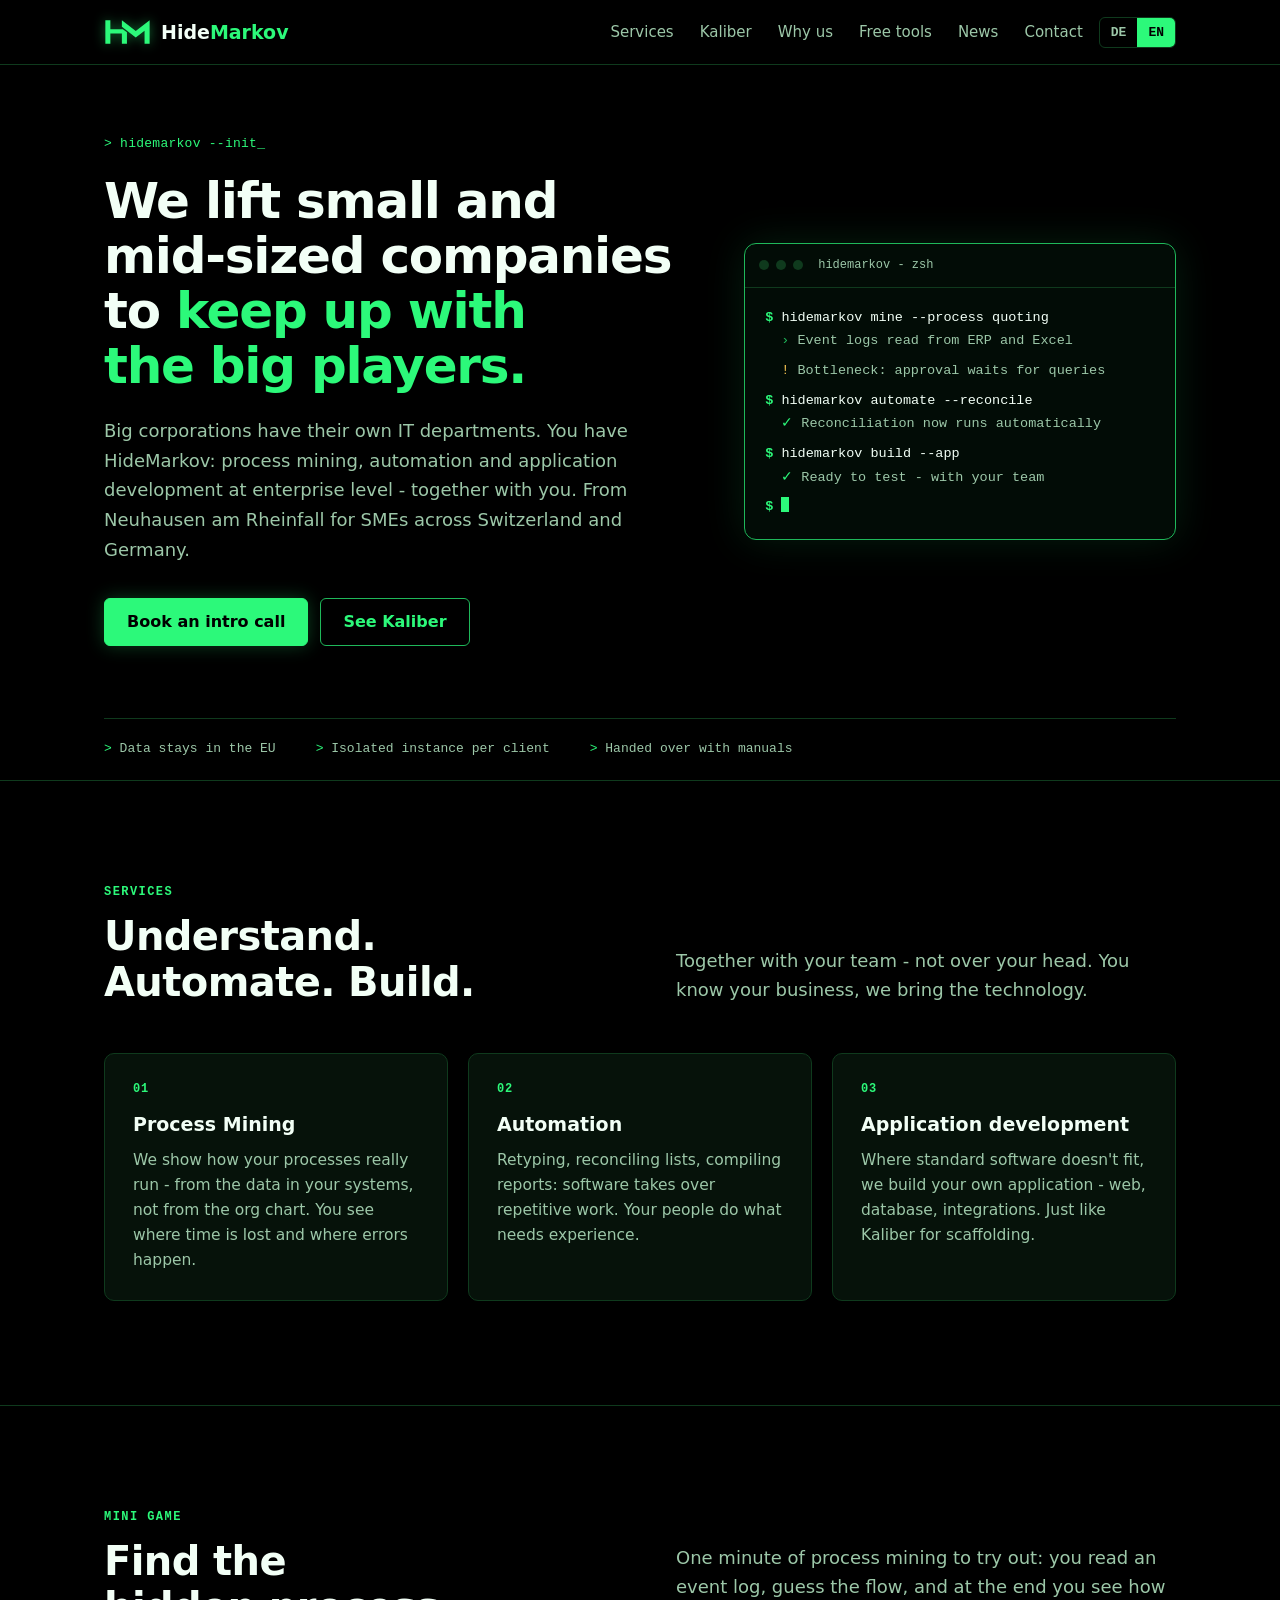
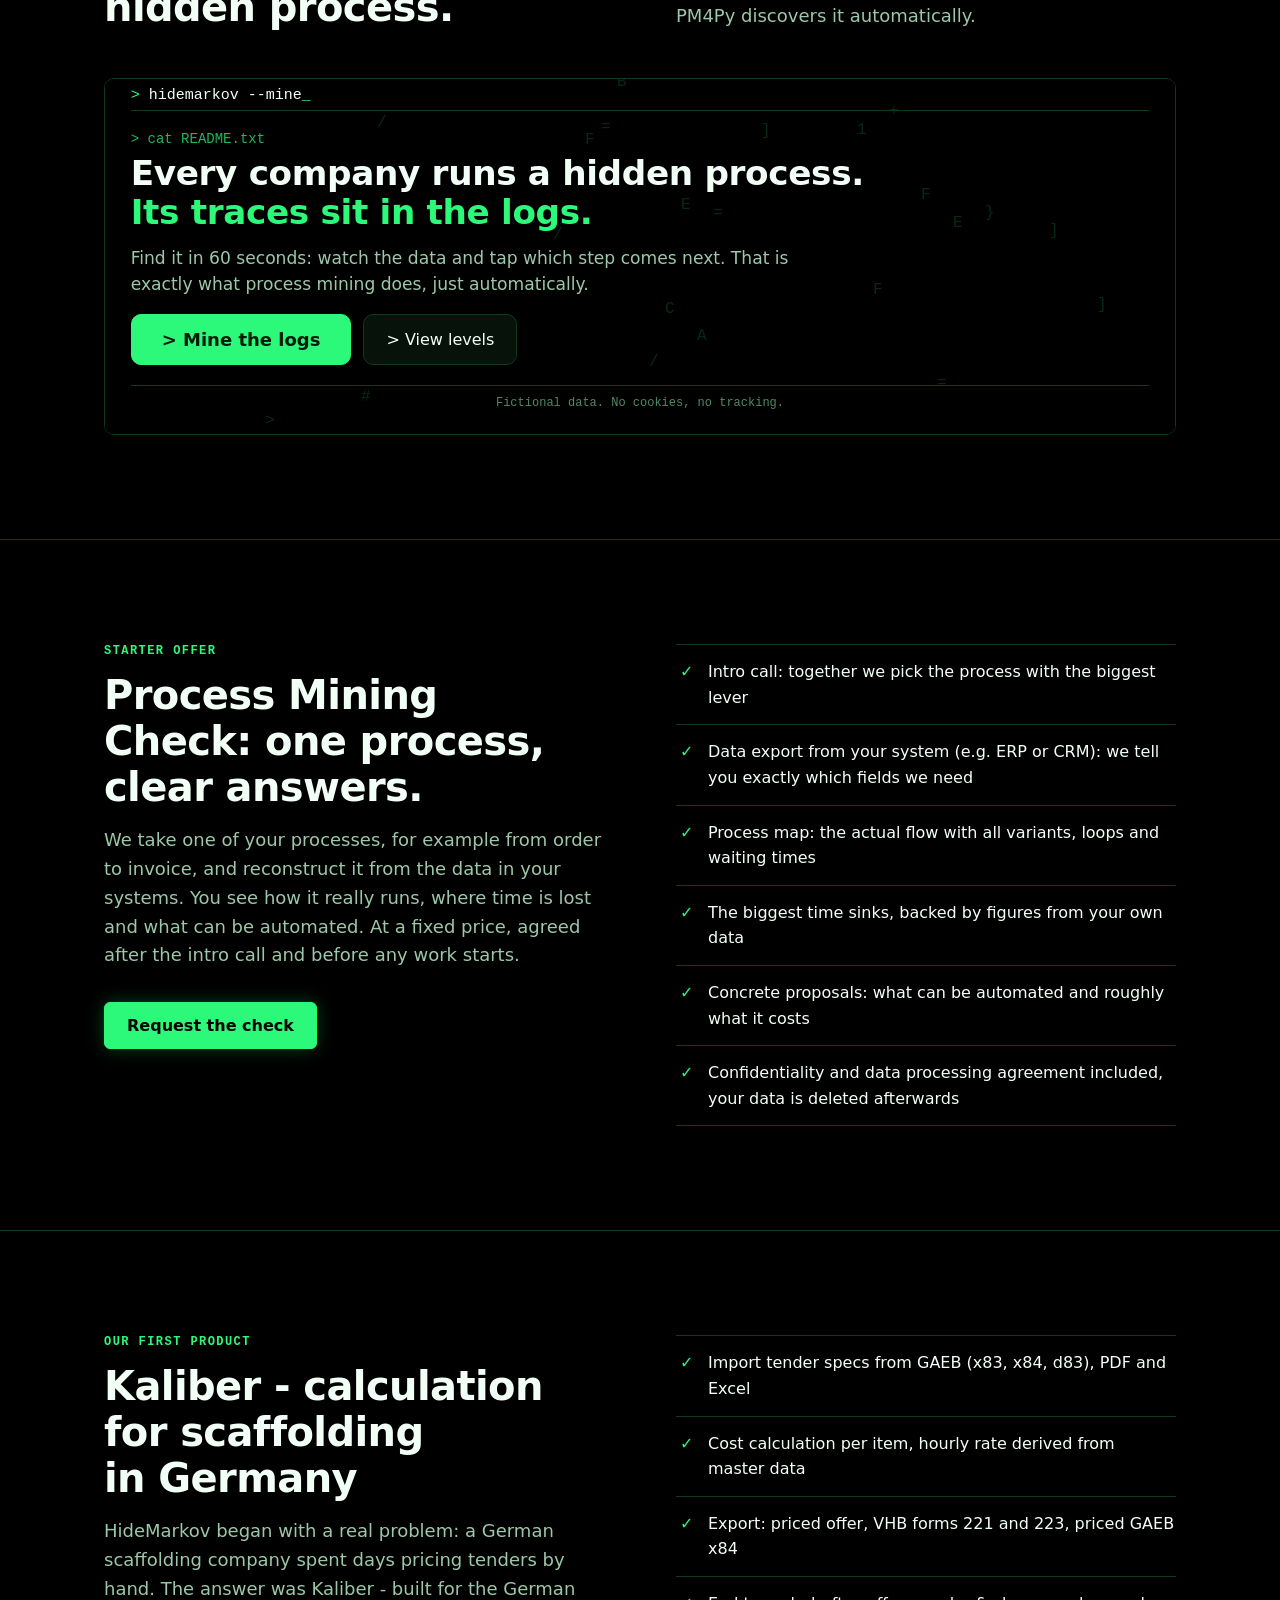
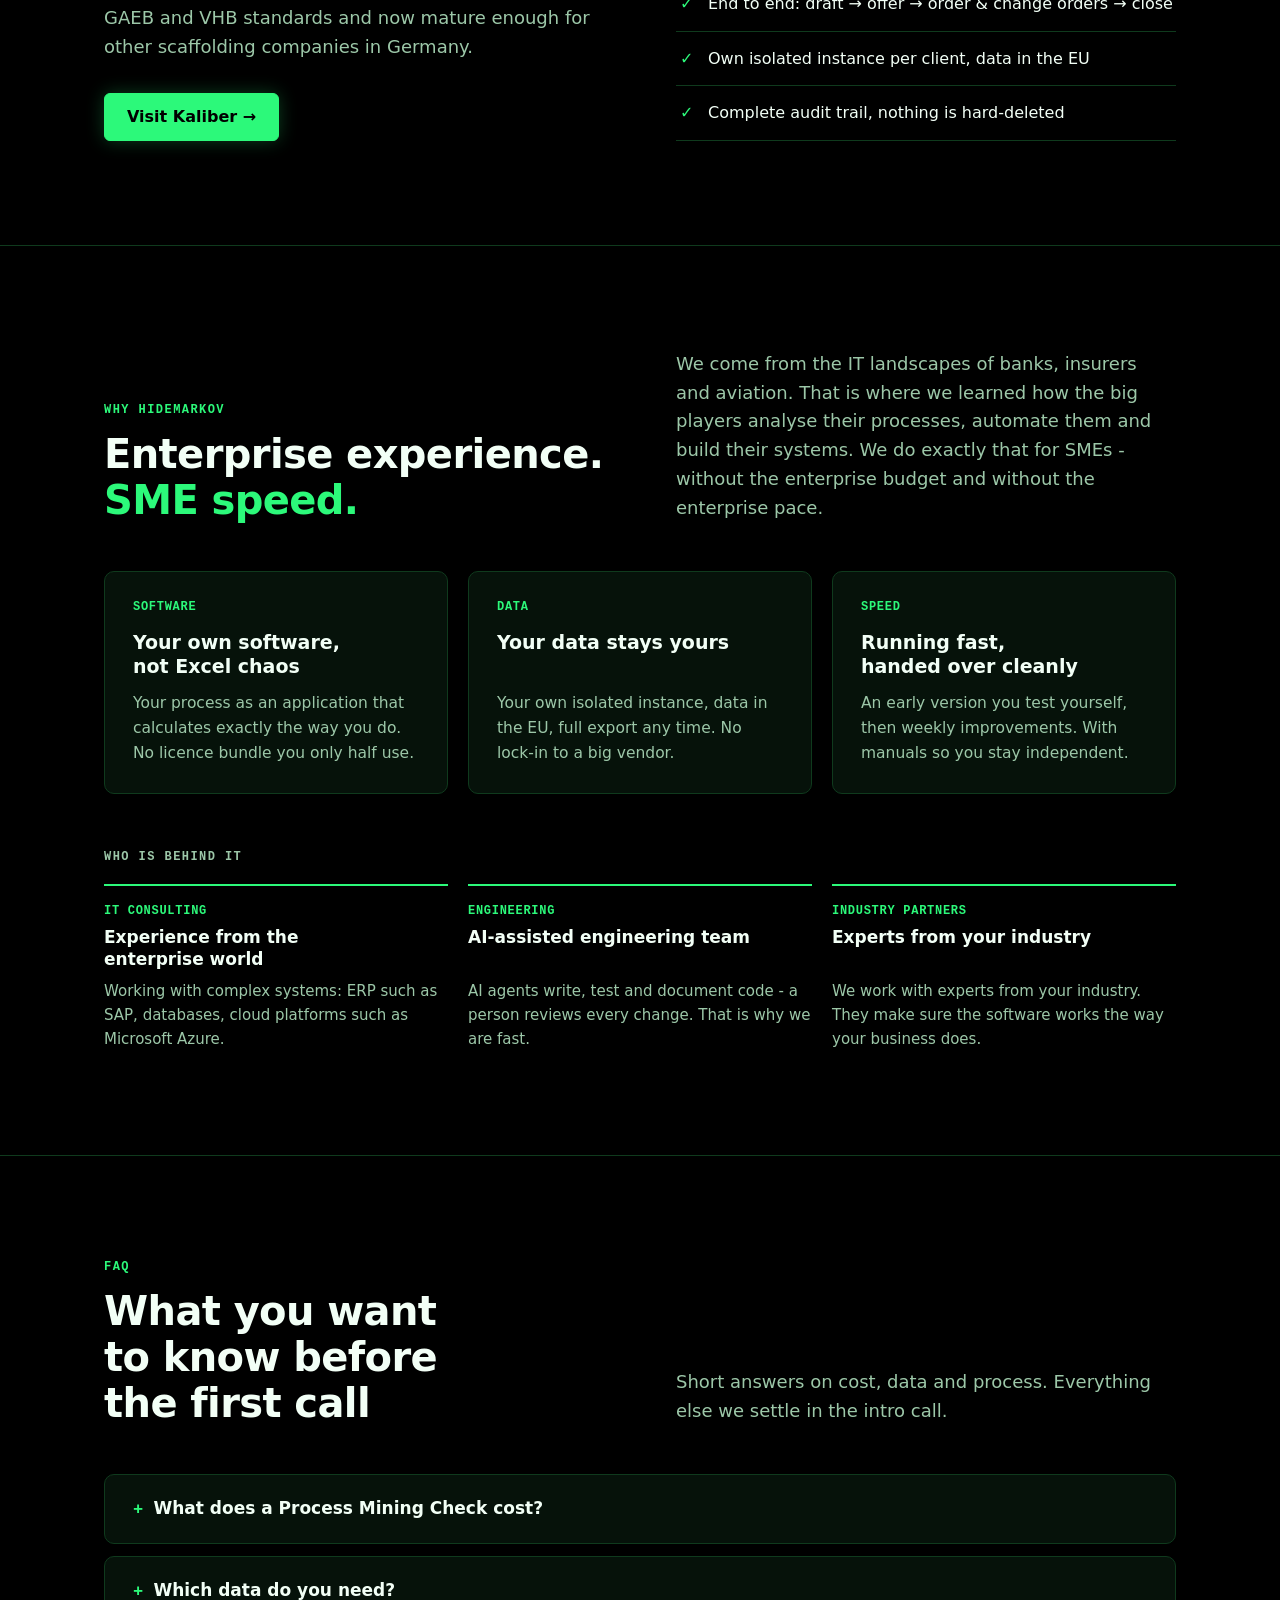
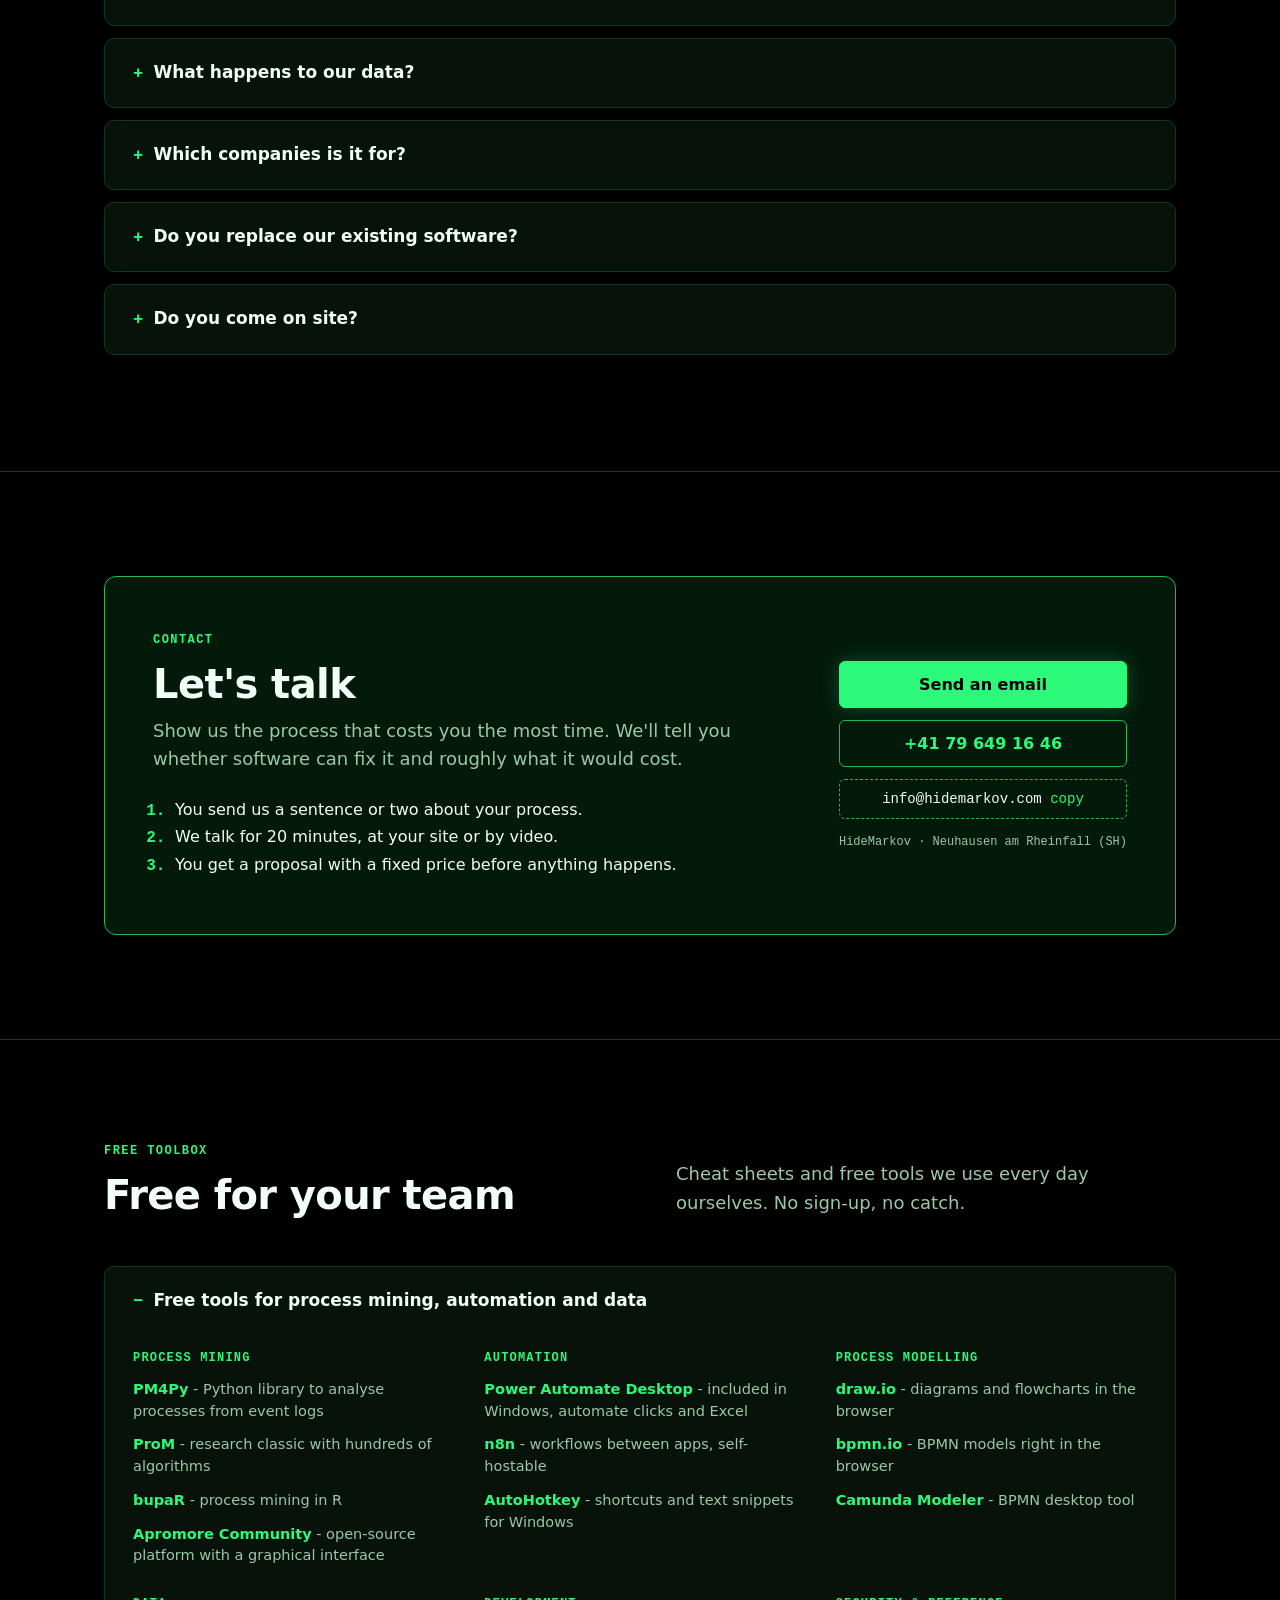
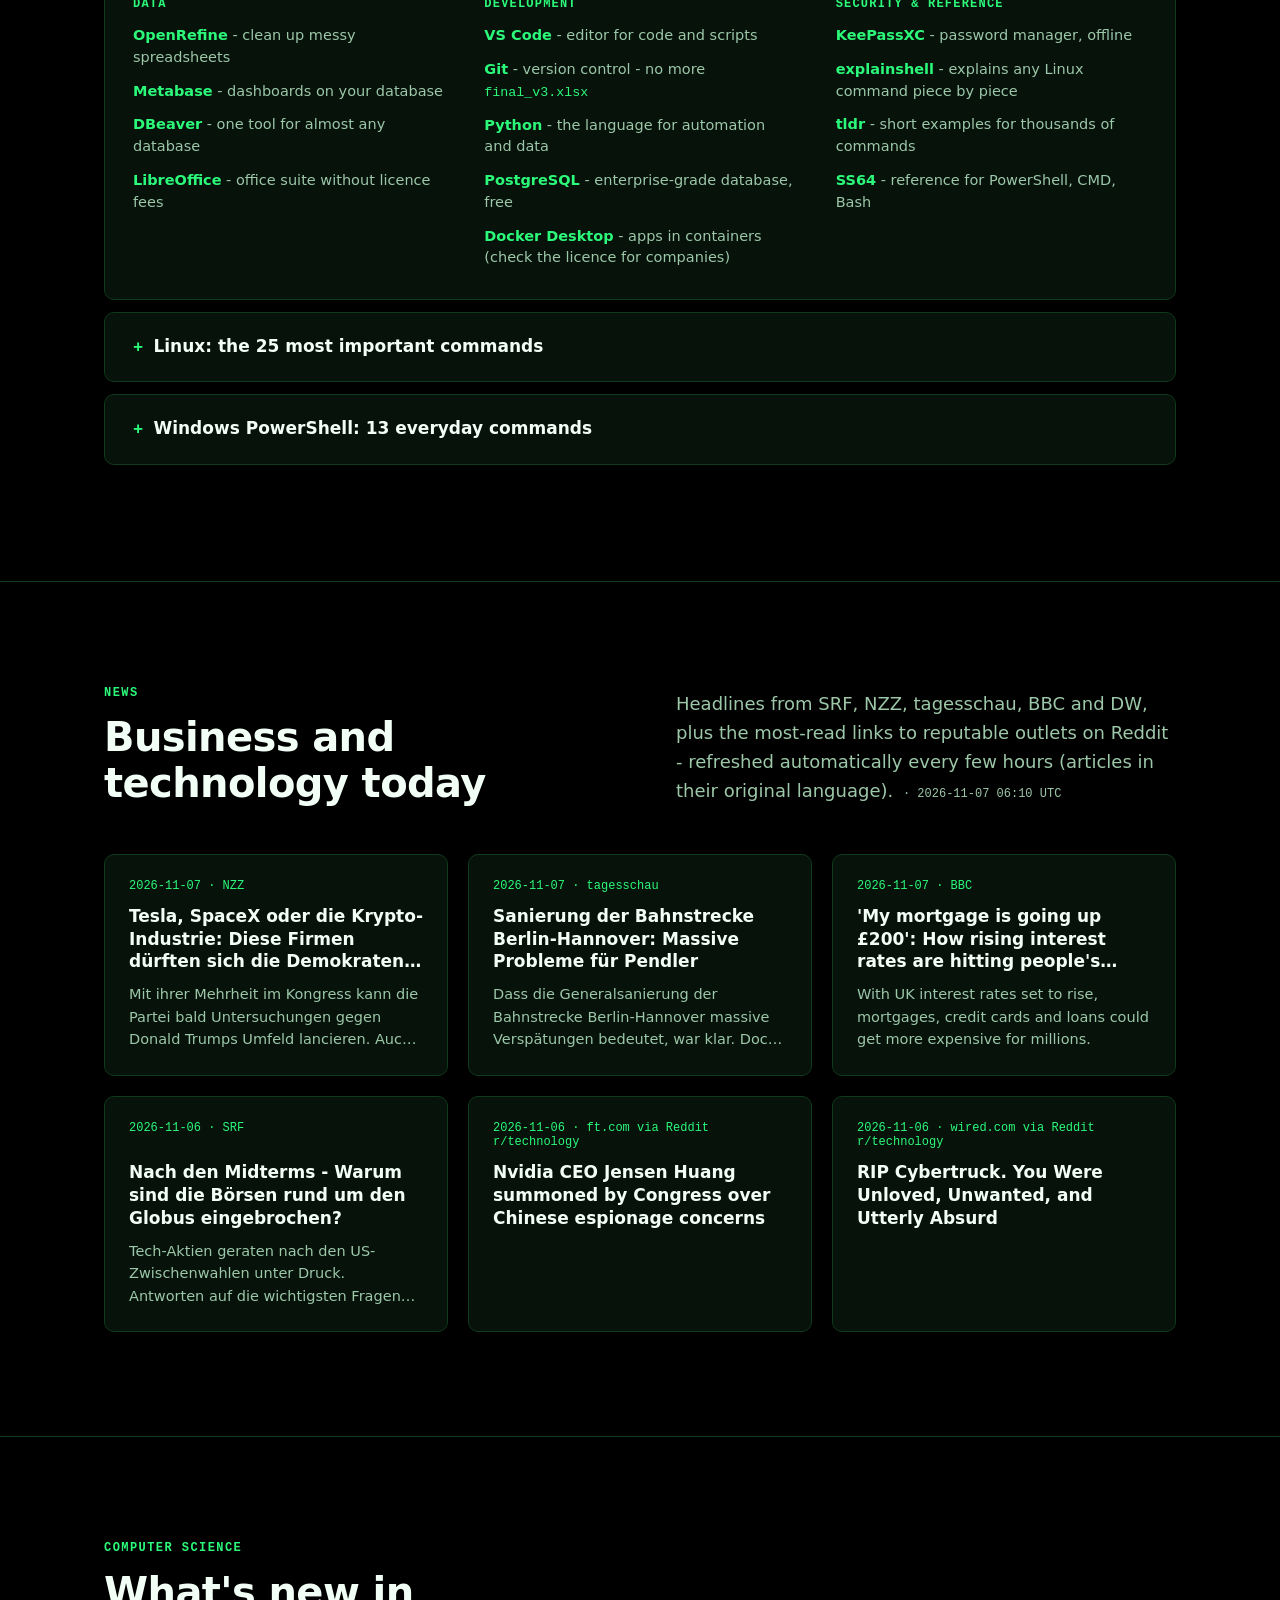
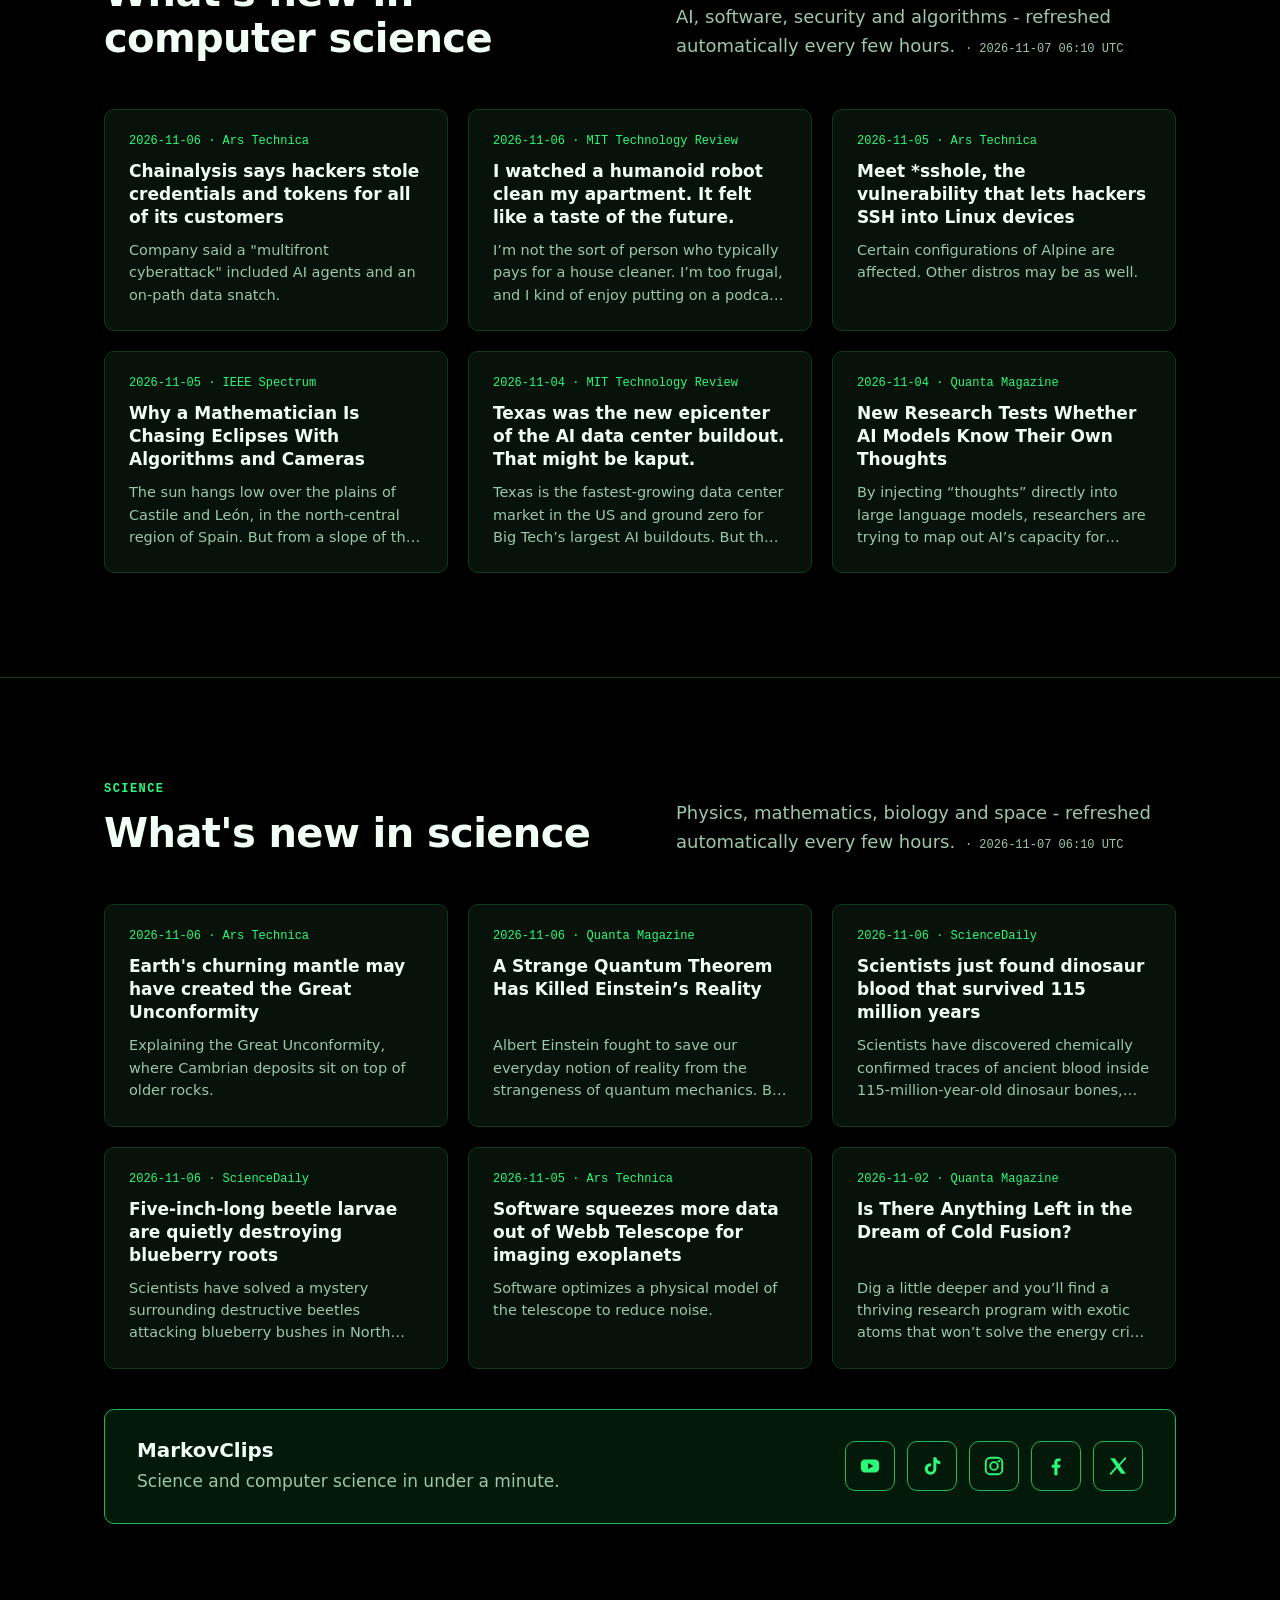
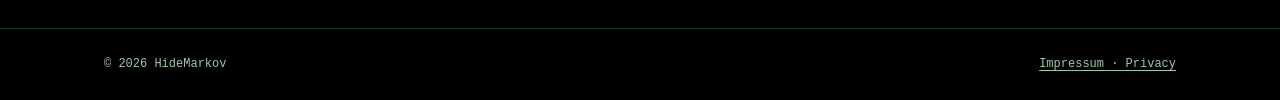
==== en/index.html @ d9e3851d "EN title and intro: SMEs in Switzerland and Germany" ====
<!doctype html>
<html lang="en">
<head>
<meta charset="utf-8">
<meta name="viewport" content="width=device-width, initial-scale=1">
<meta name="color-scheme" content="dark">
<title>Process mining & automation for SMEs in Switzerland and Germany | HideMarkov</title>
<meta name="description" content="Process mining, automation and custom software for SMEs in Switzerland and Germany, from Neuhausen am Rheinfall. Non-binding intro call, fixed price up front.">
<meta name="robots" content="index, follow">
<meta name="theme-color" content="#000000">
<link rel="canonical" href="https://hidemarkov.com/en/">
<link rel="alternate" hreflang="de" href="https://hidemarkov.com/">
<link rel="alternate" hreflang="en" href="https://hidemarkov.com/en/">
<link rel="alternate" hreflang="x-default" href="https://hidemarkov.com/">
<link rel="icon" href="data:image/svg+xml,%3Csvg xmlns='http://www.w3.org/2000/svg' viewBox='421 204 694 384'%3E%3Cg fill='%232CF97A'%3E%3Cpath d='M441 224H515V355H699.5L760 401V568H685V420H515V568H441Z'/%3E%3Cpath d='M685 224L890 380L1095 224V568H1020V377L890 476L685 320Z'/%3E%3C/g%3E%3C/svg%3E">
<link rel="icon" type="image/png" sizes="32x32" href="/favicon-32.png">
<link rel="apple-touch-icon" href="/apple-touch-icon.png">
<meta property="og:type" content="website">
<meta property="og:site_name" content="HideMarkov">
<meta property="og:url" content="https://hidemarkov.com/en/">
<meta property="og:title" content="Process mining & automation for SMEs in Switzerland and Germany | HideMarkov">
<meta property="og:description" content="Process mining, automation and custom software for SMEs in Switzerland and Germany, from Neuhausen am Rheinfall. Non-binding intro call, fixed price up front.">
<meta property="og:image" content="https://hidemarkov.com/og-en.png">
<meta property="og:image:width" content="1200">
<meta property="og:image:height" content="630">
<meta property="og:locale" content="en_GB">
<meta name="twitter:card" content="summary_large_image">
<meta name="twitter:title" content="Process mining & automation for SMEs in Switzerland and Germany | HideMarkov">
<meta name="twitter:description" content="Process mining, automation and custom software for SMEs in Switzerland and Germany, from Neuhausen am Rheinfall. Non-binding intro call, fixed price up front.">
<meta name="twitter:image" content="https://hidemarkov.com/og-en.png">
<script type="application/ld+json">{"@context": "https://schema.org", "@type": "ProfessionalService", "name": "HideMarkov", "url": "https://hidemarkov.com/", "logo": "https://hidemarkov.com/icon-512.png", "image": "https://hidemarkov.com/og-en.png", "description": "Process mining, automation and custom software for SMEs in Switzerland and Germany, from Neuhausen am Rheinfall. Non-binding intro call, fixed price up front.", "email": "info@hidemarkov.com", "telephone": "+41 79 649 16 46", "address": {"@type": "PostalAddress", "streetAddress": "Charlottenweg 3a", "postalCode": "8212", "addressLocality": "Neuhausen am Rheinfall", "addressCountry": "CH"}, "areaServed": [{"@type": "AdministrativeArea", "name": "Kanton Schaffhausen"}, {"@type": "Country", "name": "Schweiz"}, {"@type": "Country", "name": "Deutschland"}], "knowsAbout": ["Process Mining", "Automation", "Application development"], "sameAs": ["https://www.youtube.com/@HideMarkov", "https://www.tiktok.com/@markovclips", "https://www.instagram.com/markovclips", "https://www.facebook.com/profile.php?id=61595314524714", "https://x.com/MarkovClips"]}</script>
<script type="application/ld+json">{"@context": "https://schema.org", "@type": "FAQPage", "mainEntity": [{"@type": "Question", "name": "What does a Process Mining Check cost?", "acceptedAnswer": {"@type": "Answer", "text": "A fixed price that we agree after the intro call, before any work starts. The intro call itself is non-binding."}}, {"@type": "Question", "name": "Which data do you need?", "acceptedAnswer": {"@type": "Answer", "text": "An export from the system where the process is recorded, for example ERP, CRM, a ticket system or Excel. We tell you exactly which fields we need."}}, {"@type": "Question", "name": "What happens to our data?", "acceptedAnswer": {"@type": "Answer", "text": "We sign a confidentiality agreement and a data processing agreement. Your data is analysed on a computer in Switzerland and deleted when the work is done."}}, {"@type": "Question", "name": "Which companies is it for?", "acceptedAnswer": {"@type": "Answer", "text": "For SMEs with processes that repeat often and are recorded in a system, for example quotes, orders, work reports and invoices in trades, construction, retail or services."}}, {"@type": "Question", "name": "Do you replace our existing software?", "acceptedAnswer": {"@type": "Answer", "text": "No. We look at where work between your programs is still done by hand and close exactly those gaps."}}, {"@type": "Question", "name": "Do you come on site?", "acceptedAnswer": {"@type": "Answer", "text": "Yes. In the Schaffhausen region we are happy to come to you for the intro call; otherwise we talk by video."}}]}</script>
<style>
  :root {
    --bg: #000000; --card: #06120a; --line: #0f3a1d;
    --green: #2CF97A; --green-dim: #1fb85a; --green-deep: #031a0b;
    --text: #f2fff6; --muted: #9cc7a8; --ink: #000000;
    --mono: "Cascadia Code", Consolas, "SFMono-Regular", Menlo, "Courier New", monospace;
  }
  * { box-sizing: border-box; }
  html { scroll-behavior: smooth; }
  body { margin: 0; background: var(--bg); color: var(--text); font: 17px/1.6 system-ui, -apple-system, "Segoe UI", Roboto, sans-serif; }
  a { color: var(--green); }
  .wrap { max-width: 1120px; margin: 0 auto; padding: 0 24px; }
  .g { color: var(--green); }

  header { position: sticky; top: 0; z-index: 10; background: rgba(0,0,0,.85); backdrop-filter: blur(8px); border-bottom: 1px solid var(--line); }
  header .wrap { display: flex; align-items: center; justify-content: space-between; height: 64px; gap: 16px; }
  .logo { display: flex; align-items: center; gap: 10px; text-decoration: none; color: var(--text); font-weight: 700; font-size: 19px; }
  .logo .mark { height: 26px; width: auto; filter: drop-shadow(0 0 6px rgba(44,249,122,.45)); }
  nav { display: flex; align-items: center; gap: 16px; }
  nav a { color: var(--muted); text-decoration: none; font-size: 15px; }
  nav a:hover { color: var(--green); }
  .lang { display: flex; border: 1px solid var(--line); border-radius: 6px; overflow: hidden; font: 600 13px/1 var(--mono); }
  .lang button { background: none; border: 0; color: var(--muted); padding: 8px 11px; cursor: pointer; font: inherit; }
  .lang button[aria-pressed="true"] { background: var(--green); color: var(--ink); }

  .hero { position: relative; overflow: hidden; padding: 72px 0 0; }
  .hero-grid { display: grid; grid-template-columns: minmax(0, 1.15fr) minmax(0, .85fr); gap: 56px; align-items: center; }
  .hero-grid .facts { grid-column: 1 / -1; }
  .term { background: rgba(3, 14, 7, .92); border: 1px solid var(--green-dim); border-radius: 12px; box-shadow: 0 0 40px rgba(44,249,122,.12); overflow: hidden; font: 13.5px/1.75 var(--mono); }
  .term-bar { display: flex; align-items: center; gap: 7px; padding: 11px 14px; border-bottom: 1px solid var(--line); color: var(--muted); font-size: 12px; }
  .term-bar i { width: 10px; height: 10px; border-radius: 50%; background: var(--line); }
  .term-bar span { margin-left: 8px; }
  .term-body { padding: 18px 20px 20px; }
  .term-body p { margin: 0; color: var(--text); white-space: nowrap; overflow: hidden; text-overflow: ellipsis; opacity: 0; animation: termIn .35s forwards; }
  .term-body b { color: var(--green); font-weight: 600; }
  .term-body .o { color: var(--muted); padding-left: 16px; margin-bottom: 6px; }
  .term-body .o::before { content: "› "; color: var(--green-dim); }
  .term-body .w::before { content: "! "; color: #f5c451; }
  .term-body .ok::before { content: "✓ "; color: var(--green); }
  .term-body .l1 { animation-delay: .2s; } .term-body .l2 { animation-delay: .7s; } .term-body .l3 { animation-delay: 1.2s; }
  .term-body .l4 { animation-delay: 1.8s; } .term-body .l5 { animation-delay: 2.3s; } .term-body .l6 { animation-delay: 2.9s; }
  .term-body .l7 { animation-delay: 3.4s; } .term-body .l8 { animation-delay: 3.9s; }
  .cur { display: inline-block; width: 8px; height: 15px; background: var(--green); vertical-align: -2px; animation: blink 1s steps(1) infinite; }
  @keyframes termIn { from { opacity: 0; transform: translateY(3px); } to { opacity: 1; transform: none; } }
  @media (max-width: 960px) { .hero-grid { grid-template-columns: 1fr; } .term { display: none; } }
  #rain { position: absolute; inset: 0; width: 100%; height: 100%; opacity: .45; }
  .hero::after { content: ""; position: absolute; inset: 0; background: linear-gradient(90deg, #000 0%, rgba(0,0,0,.95) 50%, rgba(0,0,0,.6) 80%, rgba(0,0,0,.35) 100%), linear-gradient(0deg, #000 0%, transparent 30%); pointer-events: none; }
  .hero .wrap { position: relative; z-index: 1; }
  .prompt { font: 13px/1 var(--mono); color: var(--green); margin-bottom: 24px; letter-spacing: .02em; }
  .prompt::after { content: "_"; animation: blink 1s steps(1) infinite; }
  @keyframes blink { 50% { opacity: 0; } }
  .hero h1 { font-size: clamp(34px, 4vw, 50px); line-height: 1.1; margin: 0 0 22px; letter-spacing: -0.025em; text-wrap: balance; }
  h2, h3 { text-wrap: balance; }
  .hero-text > p { font-size: 18px; line-height: 1.65; color: var(--muted); max-width: 580px; margin: 0 0 34px; }
  .btn { display: inline-flex; align-items: center; gap: 6px; background: var(--green); color: var(--ink); padding: 13px 22px; border: 1px solid var(--green); border-radius: 6px; text-decoration: none; font-weight: 700; font-size: 16px; line-height: 1.2; box-shadow: 0 0 18px rgba(44,249,122,.25); }
  .actions { display: flex; flex-wrap: wrap; gap: 12px; }
  .btn:hover { box-shadow: 0 0 26px rgba(44,249,122,.5); }
  .btn.ghost { background: transparent; color: var(--green); border: 1px solid var(--green-dim); box-shadow: none; }
  .facts { display: flex; flex-wrap: wrap; gap: 12px 40px; margin-top: 16px; padding: 22px 0 24px; border-top: 1px solid var(--line); color: var(--muted); font: 13px var(--mono); }
  .facts > span::before { content: "> "; color: var(--green); }

  section { padding: 104px 0; border-top: 1px solid var(--line); }
  h2 { font-size: clamp(28px, 3.4vw, 40px); line-height: 1.15; margin: 0 0 16px; letter-spacing: -0.015em; }
  h3 { line-height: 1.3; }
  .kicker { font: 600 12px var(--mono); color: var(--green); text-transform: uppercase; letter-spacing: .12em; margin-bottom: 14px; }
  .lead { color: var(--muted); font-size: 18px; line-height: 1.6; max-width: 640px; margin: 0 0 48px; }
  .sub { font: 600 12px var(--mono); color: var(--muted); text-transform: uppercase; letter-spacing: .12em; margin: 56px 0 20px; }

  .grid { display: grid; grid-template-columns: repeat(3, 1fr); gap: 20px; }
  @media (max-width: 900px) { .grid { grid-template-columns: 1fr; } }
  .card { background: var(--card); border: 1px solid var(--line); border-radius: 10px; padding: 28px; transition: border-color .2s, box-shadow .2s; }
  .card:hover { border-color: var(--green-dim); box-shadow: 0 0 22px rgba(44,249,122,.12); }
  .card h3 { margin: 0 0 12px; font-size: 19px; }
  .card p { margin: 0; color: var(--muted); font-size: 15.5px; line-height: 1.6; }
  .tag { display: block; font: 600 12px var(--mono); color: var(--green); letter-spacing: .06em; margin-bottom: 16px; }
  .stack { margin-top: 16px; font: 13px var(--mono); color: var(--green-dim); border-top: 1px solid var(--line); padding-top: 12px; }

  .game-frame { background: #000; border: 1px solid var(--line); border-radius: 10px; overflow: hidden; transition: border-color .2s, box-shadow .2s; }
  .game-frame:hover, .game-frame:focus-within { border-color: var(--green-dim); box-shadow: 0 0 24px rgba(44, 249, 122, .12); }
  .game-frame iframe { display: block; width: 100%; height: 640px; border: 0; background: #000; }
  .feature { display: grid; grid-template-columns: 1fr 1fr; gap: 72px; align-items: start; }
  .feature .lead { margin-bottom: 32px; }
  @media (max-width: 860px) { .feature { grid-template-columns: 1fr; } }
  ul.check { list-style: none; padding: 0; margin: 0; }
  ul.check li { padding: 14px 0 14px 32px; position: relative; border-bottom: 1px solid var(--line); color: var(--text); font-size: 16px; }
  ul.check li:first-child { border-top: 1px solid var(--line); }
  ul.check li::before { content: "✓"; position: absolute; left: 4px; top: 14px; color: var(--green); font-weight: 700; }


  .cta-box { border: 1px solid var(--green-dim); border-radius: 12px; background: var(--green-deep); padding: 56px 48px; display: flex; flex-wrap: wrap; align-items: center; justify-content: space-between; gap: 32px; }
  .cta-box h2 { margin-bottom: 10px; }
  .cta-box .lead { margin: 0; }
  .cta-text { flex: 1 1 420px; }
  ol.steps { margin: 22px 0 0; padding-left: 22px; color: var(--text); font-size: 16px; line-height: 1.7; }
  ol.steps li::marker { color: var(--green); font-family: var(--mono); font-weight: 700; }
  .contact-actions { display: flex; flex-direction: column; align-items: stretch; gap: 12px; min-width: 260px; }
  .contact-actions .btn { justify-content: center; }
  .copy-mail { background: transparent; border: 1px dashed var(--green-dim); border-radius: 6px; color: var(--text); padding: 11px 16px; font: 14px var(--mono); cursor: pointer; }
  .copy-mail .copy-label { color: var(--green); }
  .copy-mail:hover, .copy-mail:focus-visible { border-color: var(--green); }
  .where { margin: 4px 0 0; color: var(--muted); font: 12px var(--mono); text-align: center; }
  .faq summary { font-weight: 600; }
  .faq p { margin: 0; color: var(--text); }
  @media (max-width: 600px) { .contact-actions { min-width: 0; width: 100%; } }

  .legal { border-top: 1px solid var(--line); font-size: 13px; color: var(--muted); }
  .legal summary { display: flex; justify-content: space-between; gap: 16px; padding-top: 28px; padding-bottom: 28px; cursor: pointer; font: 12px var(--mono); color: var(--muted); list-style: none; }
  .legal-link { text-decoration: underline; text-underline-offset: 3px; }
  .legal summary::-webkit-details-marker { display: none; }
  .legal summary:hover .legal-link { color: var(--green); }
  .legal[open] { padding-bottom: 28px; }
  .legal h2 { font-size: 15px; color: var(--text); margin: 18px 0 6px; }
  .legal p { margin: 0; }

  .acc { border: 1px solid var(--line); border-radius: 10px; background: var(--card); margin-bottom: 12px; }
  .acc summary { cursor: pointer; padding: 20px 28px; font-weight: 700; list-style: none; }
  .acc summary::-webkit-details-marker { display: none; }
  .acc summary::before { content: "+ "; color: var(--green); font-family: var(--mono); }
  .acc[open] summary::before { content: "− "; }
  .acc > div { padding: 0 28px 24px; }
  .tbl { overflow-x: auto; }
  .tbl table { width: 100%; border-collapse: collapse; font-size: 15px; }
  .tbl td { padding: 8px 10px; border-top: 1px solid var(--line); vertical-align: top; color: var(--muted); }
  .tbl td:first-child { white-space: nowrap; width: 1%; }
  code { font-family: var(--mono); color: var(--green); font-size: .92em; }
  .tools { display: grid; grid-template-columns: repeat(3, 1fr); gap: 8px 40px; }
  @media (max-width: 900px) { .tools { grid-template-columns: 1fr; } }
  .toolgroup h4 { margin: 16px 0 8px; font: 600 12px var(--mono); color: var(--green); text-transform: uppercase; letter-spacing: .1em; }
  .toolgroup ul { list-style: none; padding: 0; margin: 0; }
  .toolgroup li { padding: 6px 0; color: var(--muted); font-size: 14.5px; line-height: 1.5; }
  .toolgroup a { font-weight: 600; text-decoration: none; }
  .news { display: grid; grid-template-columns: repeat(3, 1fr); gap: 20px; }
  @media (max-width: 900px) { .news { grid-template-columns: 1fr; } }
  .news a.item { display: flex; flex-direction: column; background: var(--card); border: 1px solid var(--line); border-radius: 10px; padding: 24px; text-decoration: none; color: var(--text); transition: border-color .2s, box-shadow .2s; }
  .news a.item:hover { border-color: var(--green-dim); box-shadow: 0 0 22px rgba(44,249,122,.12); }
  .news .meta { font: 12px var(--mono); color: var(--green); margin-bottom: 12px; }
  .news .t { font-weight: 700; font-size: 17px; line-height: 1.35; display: -webkit-box; -webkit-line-clamp: 3; -webkit-box-orient: vertical; overflow: hidden; }
  .news .s { color: var(--muted); font-size: 14.5px; line-height: 1.55; margin-top: 10px; display: -webkit-box; -webkit-line-clamp: 3; -webkit-box-orient: vertical; overflow: hidden; }
  .upd, .muted { color: var(--muted); font: 12px var(--mono); }
  .clips { display: flex; flex-wrap: wrap; align-items: center; justify-content: space-between; gap: 24px; margin-top: 40px; padding: 28px 32px; border: 1px solid var(--green-dim); border-radius: 10px; background: var(--green-deep); }
  .clips h3 { margin: 0 0 4px; }
  .clips p { margin: 0; color: var(--muted); }
  .clip-links { display: flex; flex-wrap: wrap; gap: 12px; }
  @media (max-width: 600px) { .tools, .news { grid-template-columns: 1fr; } }
  .team { display: grid; grid-template-columns: repeat(3, 1fr); gap: 20px; }
  @media (max-width: 900px) { .team { grid-template-columns: 1fr; } }
  .member { border-top: 2px solid var(--green); padding-top: 18px; }
  .member h3 { margin: 0 0 8px; font-size: 17px; }
  .member p { margin: 0; color: var(--muted); font-size: 15px; line-height: 1.6; }
  .member .tag { margin-bottom: 8px; }
  .upd { display: inline-block; margin-left: 4px; }
  @media (max-width: 600px) { section { padding: 72px 0; } .hero { padding: 56px 0 0; } .hero-grid { gap: 40px; } .facts { margin-top: 0; gap: 10px; flex-direction: column; } .cta-box { padding: 36px 24px; } .feature { gap: 40px; } }
  .soc { display: grid; place-items: center; width: 50px; height: 50px; border: 1px solid var(--green-dim); border-radius: 10px; color: var(--green); transition: background .2s, color .2s, box-shadow .2s; }
  .soc svg { width: 22px; height: 22px; }
  .soc:hover, .soc:focus-visible { background: var(--green); color: var(--ink); box-shadow: 0 0 22px rgba(44,249,122,.5); }
  .btn.ghost:hover, .btn.ghost:focus-visible { background: rgba(44,249,122,.1); box-shadow: 0 0 22px rgba(44,249,122,.35); }
  @media (max-width: 600px) { .clips { padding: 24px; } .clip-links { gap: 10px; } .soc { width: 44px; height: 44px; } }
  @media (max-width: 760px) { .hero::after { background: rgba(0,0,0,.86); } }
  .head { display: grid; grid-template-columns: minmax(0, 1fr) minmax(0, 1fr); gap: 24px 72px; align-items: end; margin-bottom: 48px; }
  .head h2 { margin-bottom: 0; }
  .head .lead { margin: 0; max-width: none; }
  @media (max-width: 900px) { .head { grid-template-columns: 1fr; } }
  .grid > .card, .team > .member { display: grid; grid-template-rows: subgrid; grid-row: span 3; row-gap: 0; }
  .grid > .card > p, .team > .member > p { align-self: start; }
  .news > a.item { display: grid; grid-template-rows: subgrid; grid-row: span 3; row-gap: 0; align-content: start; }
  .news .s { align-self: start; }
  /* menu */
  .menu { display: none; background: none; border: 1px solid var(--line); border-radius: 6px; color: var(--green); width: 40px; height: 36px; cursor: pointer; font: 18px/1 var(--mono); }
  .navlinks { display: flex; align-items: center; gap: 26px; }
  @media (max-width: 900px) {
    .menu { display: inline-grid; place-items: center; }
    .navlinks { display: none; position: absolute; top: 64px; left: 0; right: 0; flex-direction: column; align-items: stretch; gap: 0; background: #000; z-index: 20; box-shadow: 0 24px 40px rgba(0,0,0,.8); border-bottom: 1px solid var(--line); padding: 8px 24px 16px; }
    .navlinks a { display: block; padding: 14px 0; border-bottom: 1px solid var(--line); font-size: 16px; }
    .navlinks a:last-child { border-bottom: 0; }
    header.open .navlinks { display: flex; }
  }
  @media (min-width: 1700px) {
    html { font-size: 17.5px; }
    .wrap { max-width: 1360px; }
    body { font-size: 18px; }
    .hero h1 { font-size: 60px; }
    .hero-text > p, .lead { font-size: 19px; }
    h2 { font-size: 46px; }
    .card h3 { font-size: 21px; }
    .card p, .member p { font-size: 16.5px; }
    .term { font-size: 15px; }
    section { padding: 128px 0; }
  }
  @media (min-width: 2300px) {
    .wrap { max-width: 1560px; }
    body { font-size: 19px; }
    .hero h1 { font-size: 68px; }
    h2 { font-size: 52px; }
    .term { font-size: 16px; }
  }
  [data-lang="en"] .de, [data-lang="de"] .en { display: none; }
  @media (prefers-reduced-motion: reduce) { #rain { display: none; } .prompt::after, .cur { animation: none; } .term-body p { animation: none; opacity: 1; } }
</style>
</head>
<body data-lang="en">

<header>
  <div class="wrap">
    <a class="logo" href="#top" aria-label="HideMarkov">
      <svg class="mark" viewBox="421 204 694 384" aria-hidden="true"><g fill="#2CF97A"><path d="M441 224H515V355H699.5L760 401V568H685V420H515V568H441Z"/><path d="M685 224L890 380L1095 224V568H1020V377L890 476L685 320Z"/></g></svg>
      <span>Hide<span class="g">Markov</span></span>
    </a>
    <nav>
      <div class="navlinks" id="navlinks">
        <a href="#leistungen">Services</a>
        <a href="#kaliber">Kaliber</a>
        <a href="#warum">Why us</a>
        <a href="#werkzeuge">Free tools</a>
        <a href="#nachrichten">News</a>
        <a href="#kontakt">Contact</a>
      </div>
      <div class="lang" role="group" aria-label="Sprache / Language">
        <button type="button" data-set="de" aria-pressed="true">DE</button>
        <button type="button" data-set="en" aria-pressed="false">EN</button>
      </div>
      <button class="menu" type="button" aria-label="Menü / Menu" aria-expanded="false" aria-controls="navlinks">☰</button>
    </nav>
  </div>
</header>

<main id="top">
  <div class="hero">
    <canvas id="rain" aria-hidden="true"></canvas>
    <div class="wrap hero-grid">
      <div class="hero-text">
      <div class="prompt">&gt; hidemarkov --init</div>
      <h1>
        
        We lift small and mid&#8209;sized companies to <span class="g">keep up with the big players.</span>
      </h1>
      <p>
        
        Big corporations have their own IT departments. You have HideMarkov: process mining, automation and application development at enterprise level - together with you. From Neuhausen am Rheinfall for SMEs across Switzerland and Germany.
      </p>
      <div class="actions">
        <a class="btn" href="#kontakt">Book an intro call</a>
        <a class="btn ghost" href="#kaliber">See Kaliber</a>
      </div>
      </div>
      <div class="term" aria-hidden="true">
        <div class="term-bar"><i></i><i></i><i></i><span>hidemarkov - zsh</span></div>
        <div class="term-body">
          <p class="l1"><b>$</b> hidemarkov mine --process quoting</p>
          <p class="l2 o">Event logs read from ERP and Excel</p>
          <p class="l3 o w">Bottleneck: approval waits for queries</p>
          <p class="l4"><b>$</b> hidemarkov automate --reconcile</p>
          <p class="l5 o ok">Reconciliation now runs automatically</p>
          <p class="l6"><b>$</b> hidemarkov build --app</p>
          <p class="l7 o ok">Ready to test - with your team</p>
          <p class="l8"><b>$</b> <span class="cur"></span></p>
        </div>
      </div>
      <div class="facts">
        <span>Data stays in the EU</span>
        <span>Isolated instance per client</span>
        <span>Handed over with manuals</span>
      </div>
    </div>
  </div>

  <section id="leistungen">
    <div class="wrap">
      <div class="head">
        <div>
          <div class="kicker">Services</div>
          <h2>Understand. Automate. Build.</h2>
        </div>
        <p class="lead">
        
        Together with your team - not over your head. You know your business, we bring the technology.
      </p>
      </div>
      <div class="grid">
        <div class="card">
          <div class="tag">01</div>
          <h3>Process Mining</h3>
          <p>We show how your processes really run - from the data in your systems, not from the org chart. You see where time is lost and where errors happen.</p>
        </div>
        <div class="card">
          <div class="tag">02</div>
          <h3>Automation</h3>
          <p>Retyping, reconciling lists, compiling reports: software takes over repetitive work. Your people do what needs experience.</p>
        </div>
        <div class="card">
          <div class="tag">03</div>
          <h3>Application development</h3>
          <p>Where standard software doesn't fit, we build your own application - web, database, integrations. Just like Kaliber for scaffolding.</p>
        </div>
      </div>
    </div>
  </section>

  <section id="spiel">
    <div class="wrap">
      <div class="head">
        <div>
          <div class="kicker">Mini game</div>
          <h2>Find the hidden process.</h2>
        </div>
        <p class="lead">
        
        One minute of process mining to try out: you read an event log, guess the flow, and at the end you see how PM4Py discovers it automatically.
      </p>
      </div>
      <div class="game-frame">
        <iframe id="hm-game" title="Process Mining Mini-Spiel / mini game" loading="lazy"></iframe>
        <noscript><p class="lead"><a href="/game/">Process Mining Mini-Spiel / mini game</a></p></noscript>
      </div>
    </div>
  </section>

  <section id="einstieg">
    <div class="wrap feature">
      <div>
        <div class="kicker">Starter offer</div>
        <h2>Process Mining Check: one process, clear answers.</h2>
        <p class="lead">
          
          We take one of your processes, for example from order to invoice, and reconstruct it from the data in your systems. You see how it really runs, where time is lost and what can be automated. At a fixed price, agreed after the intro call and before any work starts.
        </p>
        <a class="btn" href="mailto:info@hidemarkov.com?subject=Process-Mining-Check">Request the check</a>
      </div>
      <ul class="check">
        <li>Intro call: together we pick the process with the biggest lever</li>
        <li>Data export from your system (e.g. ERP or CRM): we tell you exactly which fields we need</li>
        <li>Process map: the actual flow with all variants, loops and waiting times</li>
        <li>The biggest time sinks, backed by figures from your own data</li>
        <li>Concrete proposals: what can be automated and roughly what it costs</li>
        <li>Confidentiality and data processing agreement included, your data is deleted afterwards</li>
      </ul>
    </div>
  </section>

  <section id="kaliber">
    <div class="wrap feature">
      <div>
        <div class="kicker">Our first product</div>
        <h2>Kaliber - calculation for scaffolding in Germany</h2>
        <p class="lead">
          
          HideMarkov began with a real problem: a German scaffolding company spent days pricing tenders by hand. The answer was Kaliber - built for the German GAEB and VHB standards and now mature enough for other scaffolding companies in Germany.
        </p>
        <a class="btn" href="https://scheibler-beratung.de/kaliber" target="_blank" rel="noopener">Visit Kaliber →</a>
      </div>
      <ul class="check">
        <li>Import tender specs from GAEB (x83, x84, d83), PDF and Excel</li>
        <li>Cost calculation per item, hourly rate derived from master data</li>
        <li>Export: priced offer, VHB forms 221 and 223, priced GAEB x84</li>
        <li>End to end: draft → offer → order &amp; change orders → close</li>
        <li>Own isolated instance per client, data in the EU</li>
        <li>Complete audit trail, nothing is hard-deleted</li>
      </ul>
    </div>
  </section>

  <section id="warum">
    <div class="wrap">
      <div class="head">
        <div>
          <div class="kicker">Why HideMarkov</div>
          <h2>Enterprise experience. <span class="g">SME speed.</span></h2>
        </div>
        <p class="lead">We come from the IT landscapes of banks, insurers and aviation. That is where we learned how the big players analyse their processes, automate them and build their systems. We do exactly that for SMEs - without the enterprise budget and without the enterprise pace.</p>
      </div>
      <div class="grid">
        <div class="card"><div class="tag">SOFTWARE</div><h3>Your own software, not Excel chaos</h3><p>Your process as an application that calculates exactly the way you do. No licence bundle you only half use.</p></div>
        <div class="card"><div class="tag">DATA</div><h3>Your data stays yours</h3><p>Your own isolated instance, data in the EU, full export any time. No lock-in to a big vendor.</p></div>
        <div class="card"><div class="tag">SPEED</div><h3>Running fast, handed over cleanly</h3><p>An early version you test yourself, then weekly improvements. With manuals so you stay independent.</p></div>
      </div>
      <div class="sub">Who is behind it</div>
      <div class="team">
        <div class="member"><div class="tag">IT CONSULTING</div><h3>Experience from the enterprise world</h3><p>Working with complex systems: ERP such as SAP, databases, cloud platforms such as Microsoft Azure.</p></div>
        <div class="member"><div class="tag">ENGINEERING</div><h3>AI-assisted engineering team</h3><p>AI agents write, test and document code - a person reviews every change. That is why we are fast.</p></div>
        <div class="member"><div class="tag">INDUSTRY PARTNERS</div><h3>Experts from your industry</h3><p>We work with experts from your industry. They make sure the software works the way your business does.</p></div>
      </div>
    </div>
  </section>

  <section id="fragen">
    <div class="wrap">
      <div class="head">
        <div>
          <div class="kicker">FAQ</div>
          <h2>What you want to know before the first call</h2>
        </div>
        <p class="lead">Short answers on cost, data and process. Everything else we settle in the intro call.</p>
      </div>
      <details class="acc faq"><summary>What does a Process Mining Check cost?</summary><div><p>A fixed price that we agree after the intro call, before any work starts. The intro call itself is non-binding.</p></div></details>
      <details class="acc faq"><summary>Which data do you need?</summary><div><p>An export from the system where the process is recorded, for example ERP, CRM, a ticket system or Excel. We tell you exactly which fields we need.</p></div></details>
      <details class="acc faq"><summary>What happens to our data?</summary><div><p>We sign a confidentiality agreement and a data processing agreement. Your data is analysed on a computer in Switzerland and deleted when the work is done.</p></div></details>
      <details class="acc faq"><summary>Which companies is it for?</summary><div><p>For SMEs with processes that repeat often and are recorded in a system, for example quotes, orders, work reports and invoices in trades, construction, retail or services.</p></div></details>
      <details class="acc faq"><summary>Do you replace our existing software?</summary><div><p>No. We look at where work between your programs is still done by hand and close exactly those gaps.</p></div></details>
      <details class="acc faq"><summary>Do you come on site?</summary><div><p>Yes. In the Schaffhausen region we are happy to come to you for the intro call; otherwise we talk by video.</p></div></details>
    </div>
  </section>

  <section id="kontakt">
    <div class="wrap">
      <div class="cta-box">
        <div class="cta-text">
          <div class="kicker">Contact</div>
          <h2>Let's talk</h2>
          <p class="lead">Show us the process that costs you the most time. We'll tell you whether software can fix it and roughly what it would cost.</p>
          <ol class="steps">
            <li>You send us a sentence or two about your process.</li>
            <li>We talk for 20 minutes, at your site or by video.</li>
            <li>You get a proposal with a fixed price before anything happens.</li>
          </ol>
        </div>
        <div class="contact-actions">
          <a class="btn" href="mailto:info@hidemarkov.com?subject=Enquiry%20via%20hidemarkov.com&amp;body=Hello%0A%0AThis%20process%20costs%20us%20the%20most%20time%3A%0A%0A%0AThe%20software%20we%20use%20today%3A%0A%0A%0AYou%20can%20reach%20me%20at%20%28phone%29%3A%0A%0A%0AKind%20regards%0A">Send an email</a>
          <a class="btn ghost" href="tel:+41796491646">+41 79 649 16 46</a>
          <button type="button" class="copy-mail" data-mail="info@hidemarkov.com"><span class="addr">info@hidemarkov.com</span> <span class="copy-label">copy</span></button>
          <p class="where">HideMarkov · Neuhausen am Rheinfall (SH)</p>
        </div>
      </div>
    </div>
  </section>

  <section id="werkzeuge">
    <div class="wrap">
      <div class="head">
        <div>
          <div class="kicker">Free toolbox</div>
          <h2>Free for your team</h2>
        </div>
        <p class="lead">Cheat sheets and free tools we use every day ourselves. No sign-up, no catch.</p>
      </div>
      <details class="acc" open>
        <summary>Free tools for process mining, automation and data</summary>
        <div class="tools"><div class="toolgroup"><h4>Process mining</h4><ul><li><a href="https://processintelligence.solutions/pm4py" target="_blank" rel="noopener">PM4Py</a> - Python library to analyse processes from event logs</li><li><a href="https://promtools.org/" target="_blank" rel="noopener">ProM</a> - research classic with hundreds of algorithms</li><li><a href="https://github.com/bupaverse/bupaR" target="_blank" rel="noopener">bupaR</a> - process mining in R</li><li><a href="https://github.com/apromore/ApromoreCore" target="_blank" rel="noopener">Apromore Community</a> - open-source platform with a graphical interface</li></ul></div><div class="toolgroup"><h4>Automation</h4><ul><li><a href="https://learn.microsoft.com/power-automate/desktop-flows/introduction" target="_blank" rel="noopener">Power Automate Desktop</a> - included in Windows, automate clicks and Excel</li><li><a href="https://n8n.io" target="_blank" rel="noopener">n8n</a> - workflows between apps, self-hostable</li><li><a href="https://www.autohotkey.com" target="_blank" rel="noopener">AutoHotkey</a> - shortcuts and text snippets for Windows</li></ul></div><div class="toolgroup"><h4>Process modelling</h4><ul><li><a href="https://drawio.com" target="_blank" rel="noopener">draw.io</a> - diagrams and flowcharts in the browser</li><li><a href="https://bpmn.io" target="_blank" rel="noopener">bpmn.io</a> - BPMN models right in the browser</li><li><a href="https://camunda.com/download/modeler" target="_blank" rel="noopener">Camunda Modeler</a> - BPMN desktop tool</li></ul></div><div class="toolgroup"><h4>Data</h4><ul><li><a href="https://www.openrefine.org" target="_blank" rel="noopener">OpenRefine</a> - clean up messy spreadsheets</li><li><a href="https://www.metabase.com" target="_blank" rel="noopener">Metabase</a> - dashboards on your database</li><li><a href="https://dbeaver.io" target="_blank" rel="noopener">DBeaver</a> - one tool for almost any database</li><li><a href="https://www.libreoffice.org" target="_blank" rel="noopener">LibreOffice</a> - office suite without licence fees</li></ul></div><div class="toolgroup"><h4>Development</h4><ul><li><a href="https://code.visualstudio.com" target="_blank" rel="noopener">VS Code</a> - editor for code and scripts</li><li><a href="https://git-scm.com" target="_blank" rel="noopener">Git</a> - version control - no more <code>final_v3.xlsx</code></li><li><a href="https://www.python.org" target="_blank" rel="noopener">Python</a> - the language for automation and data</li><li><a href="https://www.postgresql.org" target="_blank" rel="noopener">PostgreSQL</a> - enterprise-grade database, free</li><li><a href="https://www.docker.com/products/docker-desktop" target="_blank" rel="noopener">Docker Desktop</a> - apps in containers (check the licence for companies)</li></ul></div><div class="toolgroup"><h4>Security &amp; reference</h4><ul><li><a href="https://keepassxc.org" target="_blank" rel="noopener">KeePassXC</a> - password manager, offline</li><li><a href="https://explainshell.com" target="_blank" rel="noopener">explainshell</a> - explains any Linux command piece by piece</li><li><a href="https://tldr.sh" target="_blank" rel="noopener">tldr</a> - short examples for thousands of commands</li><li><a href="https://ss64.com" target="_blank" rel="noopener">SS64</a> - reference for PowerShell, CMD, Bash</li></ul></div></div>
      </details>
      <details class="acc">
        <summary>Linux: the 25 most important commands</summary>
        <div><div class="tbl"><table><tr><td><code>pwd</code></td><td>Shows which folder you are in</td></tr><tr><td><code>ls -la</code></td><td>Lists all files, including hidden, with details</td></tr><tr><td><code>cd /pfad</code></td><td>Changes folder (<code>cd ..</code> = one level up)</td></tr><tr><td><code>mkdir -p a/b</code></td><td>Creates folders, nested too</td></tr><tr><td><code>cp -r quelle ziel</code></td><td>Copies files or whole folders</td></tr><tr><td><code>mv alt neu</code></td><td>Moves or renames</td></tr><tr><td><code>rm datei</code></td><td>Deletes a file - no recycle bin!</td></tr><tr><td><code>cat datei</code></td><td>Prints a file's content</td></tr><tr><td><code>less datei</code></td><td>Pages through large files (q = quit)</td></tr><tr><td><code>tail -f log.txt</code></td><td>Shows new lines of a log file live</td></tr><tr><td><code>grep -ri &quot;text&quot; .</code></td><td>Searches text in all files below</td></tr><tr><td><code>find . -name &quot;*.pdf&quot;</code></td><td>Finds files by name</td></tr><tr><td><code>df -h</code></td><td>Free disk space per drive</td></tr><tr><td><code>du -sh *</code></td><td>How big is each folder?</td></tr><tr><td><code>top / htop</code></td><td>What is eating CPU and RAM right now?</td></tr><tr><td><code>ps aux | grep name</code></td><td>Finds a running process</td></tr><tr><td><code>kill PID</code></td><td>Stops a process</td></tr><tr><td><code>chmod +x script.sh</code></td><td>Makes a script executable</td></tr><tr><td><code>sudo befehl</code></td><td>Runs a command as administrator</td></tr><tr><td><code>sudo apt update &amp;&amp; sudo apt upgrade</code></td><td>Updates all programs (Debian/Ubuntu)</td></tr><tr><td><code>ssh user@server</code></td><td>Connects securely to another machine</td></tr><tr><td><code>scp datei user@server:/ziel</code></td><td>Copies a file to a server</td></tr><tr><td><code>curl -I https://seite.ch</code></td><td>Checks whether a website responds</td></tr><tr><td><code>tar -czf backup.tgz ordner</code></td><td>Packs a folder into an archive</td></tr><tr><td><code>crontab -e</code></td><td>Schedules tasks automatically (e.g. every night)</td></tr></table></div></div>
      </details>
      <details class="acc">
        <summary>Windows PowerShell: 13 everyday commands</summary>
        <div><div class="tbl"><table><tr><td><code>Get-ChildItem</code></td><td>List files (like <code>ls</code>)</td></tr><tr><td><code>Get-Process | Sort CPU -Desc | Select -First 10</code></td><td>The 10 processes using most CPU</td></tr><tr><td><code>Stop-Process -Name programm</code></td><td>Stops a program</td></tr><tr><td><code>Get-Service | Where Status -eq Running</code></td><td>All running services</td></tr><tr><td><code>Get-Volume</code></td><td>Free space per drive</td></tr><tr><td><code>Test-NetConnection seite.ch -Port 443</code></td><td>Is a server/port reachable?</td></tr><tr><td><code>Get-NetIPAddress</code></td><td>Your own IP addresses</td></tr><tr><td><code>Resolve-DnsName seite.ch</code></td><td>Check a domain's DNS record</td></tr><tr><td><code>Get-FileHash datei.zip</code></td><td>Checksum - is the file unchanged?</td></tr><tr><td><code>Compress-Archive ordner backup.zip</code></td><td>Back up a folder as ZIP</td></tr><tr><td><code>Import-Csv daten.csv | Export-Excel</code></td><td>Read a CSV and save it as Excel (ImportExcel module)</td></tr><tr><td><code>winget upgrade --all</code></td><td>Update all installed programs</td></tr><tr><td><code>Get-Help befehl -Examples</code></td><td>Examples for any command</td></tr></table></div></div>
      </details>
    </div>
  </section>

  <section id="nachrichten">
    <div class="wrap">
      <div class="head">
        <div>
          <div class="kicker">News</div>
          <h2>Business and technology today</h2>
        </div>
        <p class="lead">Headlines from SRF, NZZ, tagesschau, BBC and DW, plus the most-read links to reputable outlets on Reddit - refreshed automatically every few hours (articles in their original language). <span class="upd" data-upd></span></p>
      </div>
      <div class="news" id="news-news"><p class="muted">Loading news …</p></div>
    </div>
  </section>

  <section id="informatik">
    <div class="wrap">
      <div class="head">
        <div>
          <div class="kicker">Computer science</div>
          <h2>What's new in computer science</h2>
        </div>
        <p class="lead">AI, software, security and algorithms - refreshed automatically every few hours. <span class="upd" data-upd></span></p>
      </div>
      <div class="news" id="news-cs"><p class="muted">Loading news …</p></div>
    </div>
  </section>

  <section id="wissenschaft">
    <div class="wrap">
      <div class="head">
        <div>
          <div class="kicker">Science</div>
          <h2>What's new in science</h2>
        </div>
        <p class="lead">Physics, mathematics, biology and space - refreshed automatically every few hours. <span class="upd" data-upd></span></p>
      </div>
      <div class="news" id="news-science"><p class="muted">Loading news …</p></div>
      <div class="clips">
        <div>
          <h3>MarkovClips</h3>
          <p>Science and computer science in under a minute.</p>
        </div>
        <div class="clip-links">
          <a class="soc" href="https://www.youtube.com/@HideMarkov" target="_blank" rel="noopener" aria-label="MarkovClips auf YouTube" title="YouTube"><svg viewBox="0 0 24 24" aria-hidden="true"><path fill="currentColor" fill-rule="evenodd" d="M6.5 5h11A4.5 4.5 0 0 1 22 9.5v5a4.5 4.5 0 0 1-4.5 4.5h-11A4.5 4.5 0 0 1 2 14.5v-5A4.5 4.5 0 0 1 6.5 5zM10 8.8v6.4l5.6-3.2z"/></svg></a>
          <a class="soc" href="https://www.tiktok.com/@markovclips" target="_blank" rel="noopener" aria-label="MarkovClips auf TikTok" title="TikTok"><svg viewBox="0 0 24 24" aria-hidden="true"><path fill="currentColor" d="M13.5 2.5h3.2a4.6 4.6 0 0 0 4.3 4.2v3.3a7.8 7.8 0 0 1-4.3-1.4v6.6a6.3 6.3 0 1 1-6.3-6.3h.6v3.4a3 3 0 1 0 2.5 2.9z"/></svg></a>
          <a class="soc" href="https://www.instagram.com/markovclips" target="_blank" rel="noopener" aria-label="MarkovClips auf Instagram" title="Instagram"><svg viewBox="0 0 24 24" aria-hidden="true"><rect x="3" y="3" width="18" height="18" rx="5" fill="none" stroke="currentColor" stroke-width="2"/><circle cx="12" cy="12" r="4.2" fill="none" stroke="currentColor" stroke-width="2"/><circle cx="17.3" cy="6.7" r="1.3" fill="currentColor"/></svg></a>
          <a class="soc" href="https://www.facebook.com/profile.php?id=61595314524714" target="_blank" rel="noopener" aria-label="MarkovClips auf Facebook" title="Facebook"><svg viewBox="0 0 24 24" aria-hidden="true"><path fill="currentColor" d="M13.6 22v-8.2h2.8l.4-3.3h-3.2V8.4c0-.9.3-1.6 1.6-1.6h1.7V3.9a23 23 0 0 0-2.5-.1c-2.5 0-4.2 1.5-4.2 4.3v2.4H7.4v3.3h2.8V22z"/></svg></a>
          <a class="soc" href="https://x.com/MarkovClips" target="_blank" rel="noopener" aria-label="MarkovClips auf X" title="X"><svg viewBox="0 0 24 24" aria-hidden="true"><path fill="currentColor" d="M3.5 3.5h5l12 17h-5z"/><path d="M20 3.5l-6.6 7.4M4 20.5l6.7-7.5" stroke="currentColor" stroke-width="2" stroke-linecap="round"/></svg></a>
        </div>
      </div>
    </div>
  </section>

</main>

<details class="legal" id="impressum">
  <summary class="wrap"><span>© <span id="y">2026</span> HideMarkov</span><span class="legal-link">Impressum · Privacy</span></summary>
  <div class="wrap">
    <h2>Impressum</h2>
    <p>
      HideMarkov<br>
      Owner: Sebastian Kustosz<br>
      Charlottenweg 3a<br>
      8212 Neuhausen am Rheinfall<br>
      Switzerland<br>
      E-Mail: <a href="mailto:info@hidemarkov.com">info@hidemarkov.com</a><br>
      Phone: <a href="tel:+41796491646">+41 79 649 16 46</a>
    </p>
    <h2 id="datenschutz">Privacy</h2>
    <p>
      
      This website sets no cookies and loads no external fonts. The mini game saves your progress (unlocked levels and best scores) only locally in your browser (localStorage); it is never sent to us and you can delete it at any time in your browser settings. For anonymous visitor statistics we use Cloudflare Web Analytics (Cloudflare, Inc., USA; EU-US Data Privacy Framework). It sets no cookies, builds no user profiles and does not track visitors across websites; it only records aggregated data such as page visited, referring page, country, browser and device type. When you visit, the hosting provider processes technically necessary data (e.g. IP address, time, page requested) in server logs to deliver and secure the site. If you email us, we use your details only to handle your request. The controller is named in the imprint above; you can request access, correction or deletion there.
      
      Hosting: GitHub Pages (GitHub, Inc., USA; EU-US Data Privacy Framework).
    </p>
  </div>
</details>


<script>
  (function () {
    var body = document.body, btns = document.querySelectorAll('.lang button');
    // German lives at /, English at /en/ (separate URLs so search engines index both languages)
    var lang = body.getAttribute('data-lang');
    btns.forEach(function (b) {
      b.setAttribute('aria-pressed', String(b.dataset.set === lang));
      b.addEventListener('click', function () {
        // open the other language at the top; only the legal anchors are kept
        var keep = /^#(impressum|datenschutz)$/.test(location.hash) ? location.hash : '';
        if (b.dataset.set !== lang) location.href = (b.dataset.set === 'en' ? '/en/' : '/') + keep;
      });
    });
    document.getElementById('y').textContent = new Date().getFullYear();
    function openLegal() { if (/^#(impressum|datenschutz)$/.test(location.hash)) document.getElementById('impressum').open = true; }
    openLegal(); window.addEventListener('hashchange', openLegal);
    document.querySelectorAll('a[href="#impressum"], a[href="#datenschutz"]').forEach(function (a) {
      a.addEventListener('click', function () { document.getElementById('impressum').open = true; });
    });

    // Menu on tablets and phones
    var header = document.querySelector('header'), menu = document.querySelector('.menu');
    menu.addEventListener('click', function () {
      var open = header.classList.toggle('open');
      menu.setAttribute('aria-expanded', String(open)); menu.textContent = open ? '✕' : '☰';
    });
    document.querySelectorAll('.navlinks a').forEach(function (a) {
      a.addEventListener('click', function () { header.classList.remove('open'); menu.setAttribute('aria-expanded', 'false'); menu.textContent = '☰'; });
    });

    // News feeds from news.json (refreshed by a GitHub job; same origin, no third-party requests)
    function render(id, items) {
      var box = document.getElementById(id); box.textContent = '';
      (items || []).forEach(function (it) {
        var a = document.createElement('a'); a.className = 'item'; a.href = it.link; a.target = '_blank'; a.rel = 'noopener';
        var m = document.createElement('div'); m.className = 'meta'; m.textContent = it.date + ' · ' + it.source;
        var t = document.createElement('div'); t.className = 't'; t.textContent = it.title;
        a.appendChild(m); a.appendChild(t);
        if (it.summary) { var x = document.createElement('div'); x.className = 's'; x.textContent = it.summary; a.appendChild(x); }
        box.appendChild(a);
      });
    }
    fetch('/news.json', { cache: 'no-cache' }).then(function (r) { return r.json(); }).then(function (d) {
      render('news-news', d.news);
      render('news-cs', d.cs || d.items);
      render('news-science', d.science);
      document.querySelectorAll('[data-upd]').forEach(function (e) { e.textContent = '· ' + d.updated.replace('T', ' ').slice(0, 16) + ' UTC'; });
    }).catch(function () {
      ['news-news', 'news-cs', 'news-science'].forEach(function (id) { document.getElementById(id).innerHTML = '<p class="muted">News gerade nicht verfügbar / news unavailable.</p>'; });
    });

    // Digital rain behind the hero
    var c = document.getElementById('rain');
    if (!c || window.matchMedia('(prefers-reduced-motion: reduce)').matches) return;
    var ctx = c.getContext('2d'), chars = '01アカサタナハマヤラワ0123456789HMΣλπ∂', size = 16, drops = [];
    function resize() {
      c.width = c.offsetWidth; c.height = c.offsetHeight;
      drops = Array.from({ length: Math.ceil(c.width / size) }, function () { return Math.random() * -50; });
    }
    resize(); window.addEventListener('resize', resize);
    setInterval(function () {
      ctx.fillStyle = 'rgba(0,0,0,0.08)'; ctx.fillRect(0, 0, c.width, c.height);
      ctx.font = size + 'px Consolas, monospace';
      for (var i = 0; i < drops.length; i++) {
        var y = drops[i] * size;
        ctx.fillStyle = Math.random() > 0.97 ? '#d8ffe4' : '#2CF97A';
        ctx.fillText(chars[(Math.random() * chars.length) | 0], i * size, y);
        if (y > c.height && Math.random() > 0.975) drops[i] = 0;
        drops[i]++;
      }
    }, 55);
  })();
</script>
<script>
// Process mining mini game: same-origin iframe in the page language; the frame grows with the game's content
(function () {
  var f = document.getElementById('hm-game');
  if (!f) return;
  f.src = '/game/?lang=' + (document.body.getAttribute('data-lang') === 'en' ? 'en' : 'de');
  // Always measure the game document that is in the frame right now (the frame can reload, e.g. when a phone
  // browser restores the tab); never shrink the frame to 0
  var fit = function () {
    try {
      var app = f.contentDocument && f.contentDocument.querySelector('.app');
      var h = app ? Math.ceil(app.getBoundingClientRect().height) : 0;
      if (h > 0 && f.style.height !== h + 'px') f.style.height = h + 'px';
    } catch (e) { /* keep the current height */ }
  };
  var ro = null;
  f.addEventListener('load', function () {
    if (ro) ro.disconnect();
    try {
      var app = f.contentDocument.querySelector('.app');
      if (app && window.ResizeObserver) { ro = new ResizeObserver(fit); ro.observe(app); }
    } catch (e) { /* polling below still works */ }
    fit();
  });
  setInterval(fit, 400);   // fallback for browsers that skip resize events (background tabs, some phone browsers)
})();
</script>
<script>
document.querySelectorAll('.copy-mail').forEach(function (b) {
  b.addEventListener('click', function () {
    var lab = b.querySelector('.copy-label'), old = lab.textContent;
    var done = function () { lab.textContent = document.documentElement.lang === 'en' ? 'copied' : 'kopiert'; setTimeout(function () { lab.textContent = old; }, 2000); };
    if (navigator.clipboard) { navigator.clipboard.writeText(b.dataset.mail).then(done, function () { location.href = 'mailto:' + b.dataset.mail; }); }
    else { location.href = 'mailto:' + b.dataset.mail; }
  });
});
</script>
<!-- Cloudflare Web Analytics (cookieless) --><script defer src="https://static.cloudflareinsights.com/beacon.min.js" data-cf-beacon='{"token": "e50d455db20b4df996ce2063ca2f16a4"}'></script>
</body>
</html>
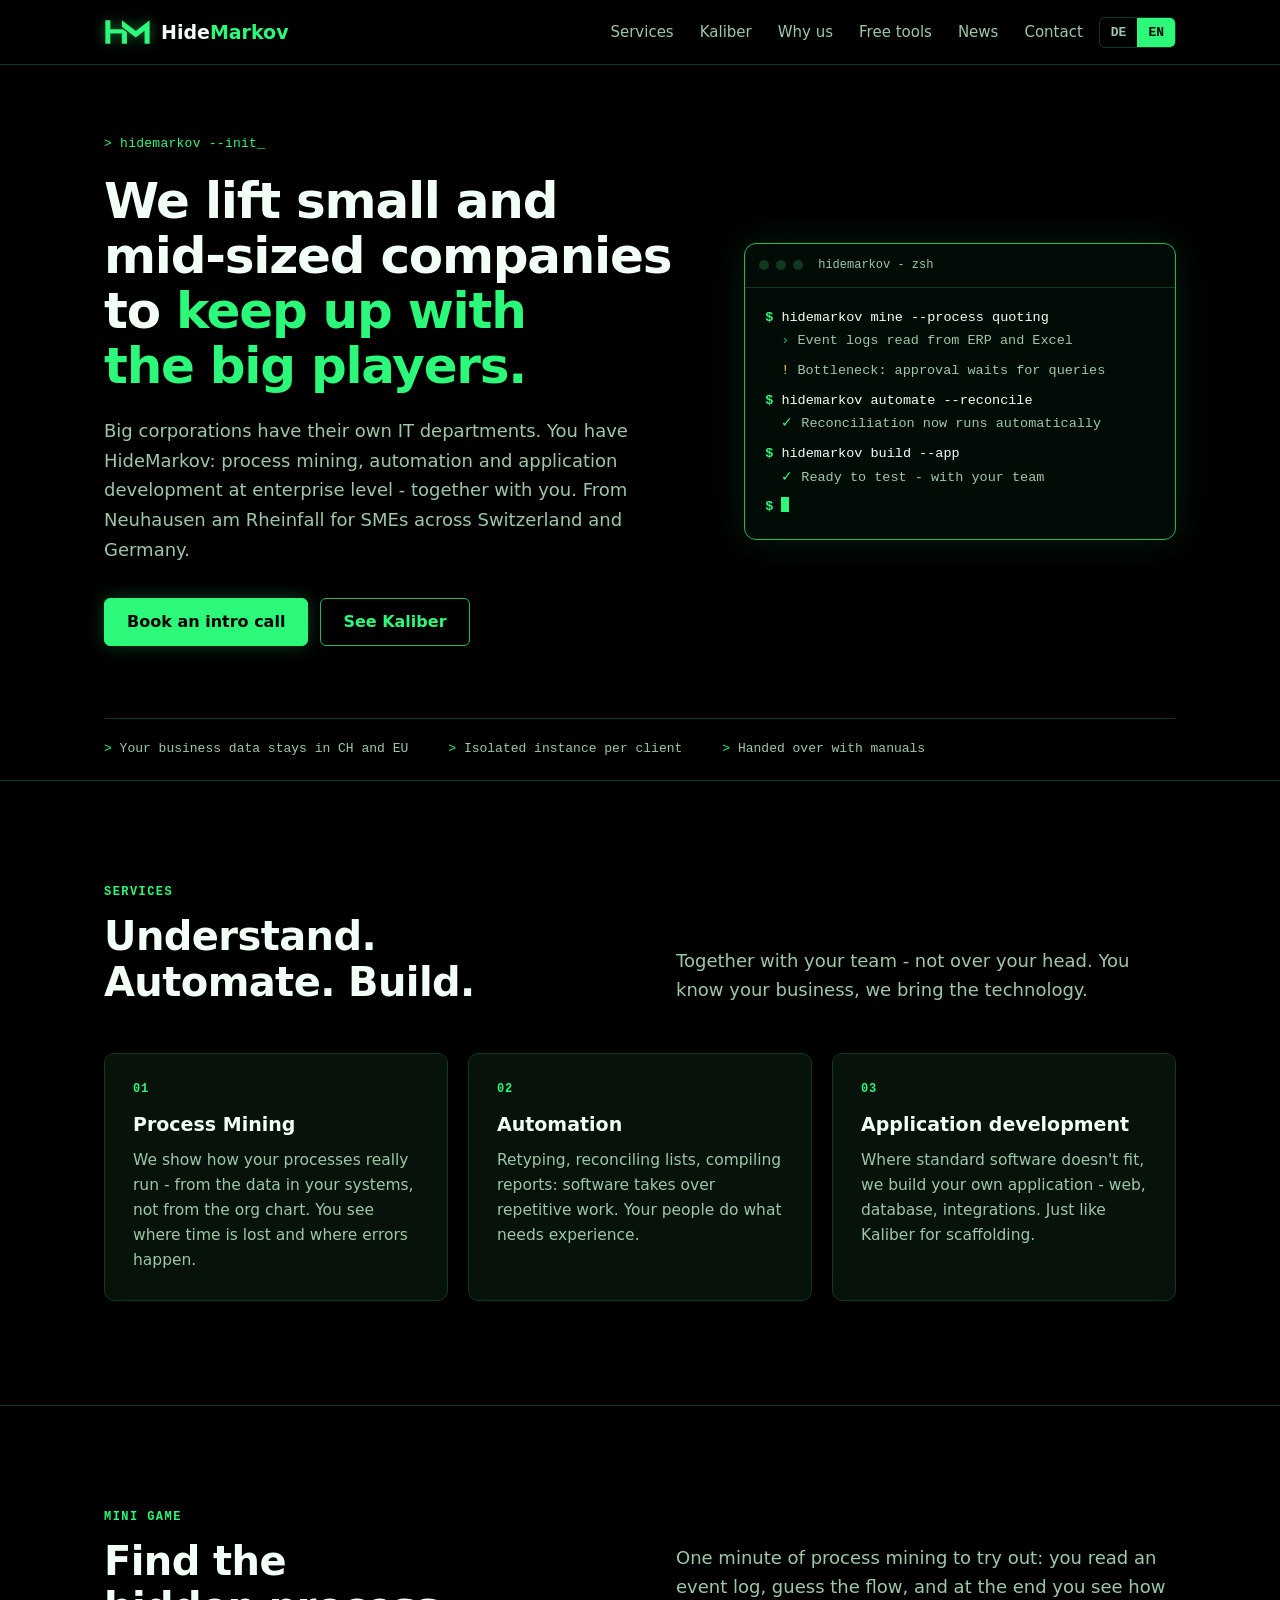
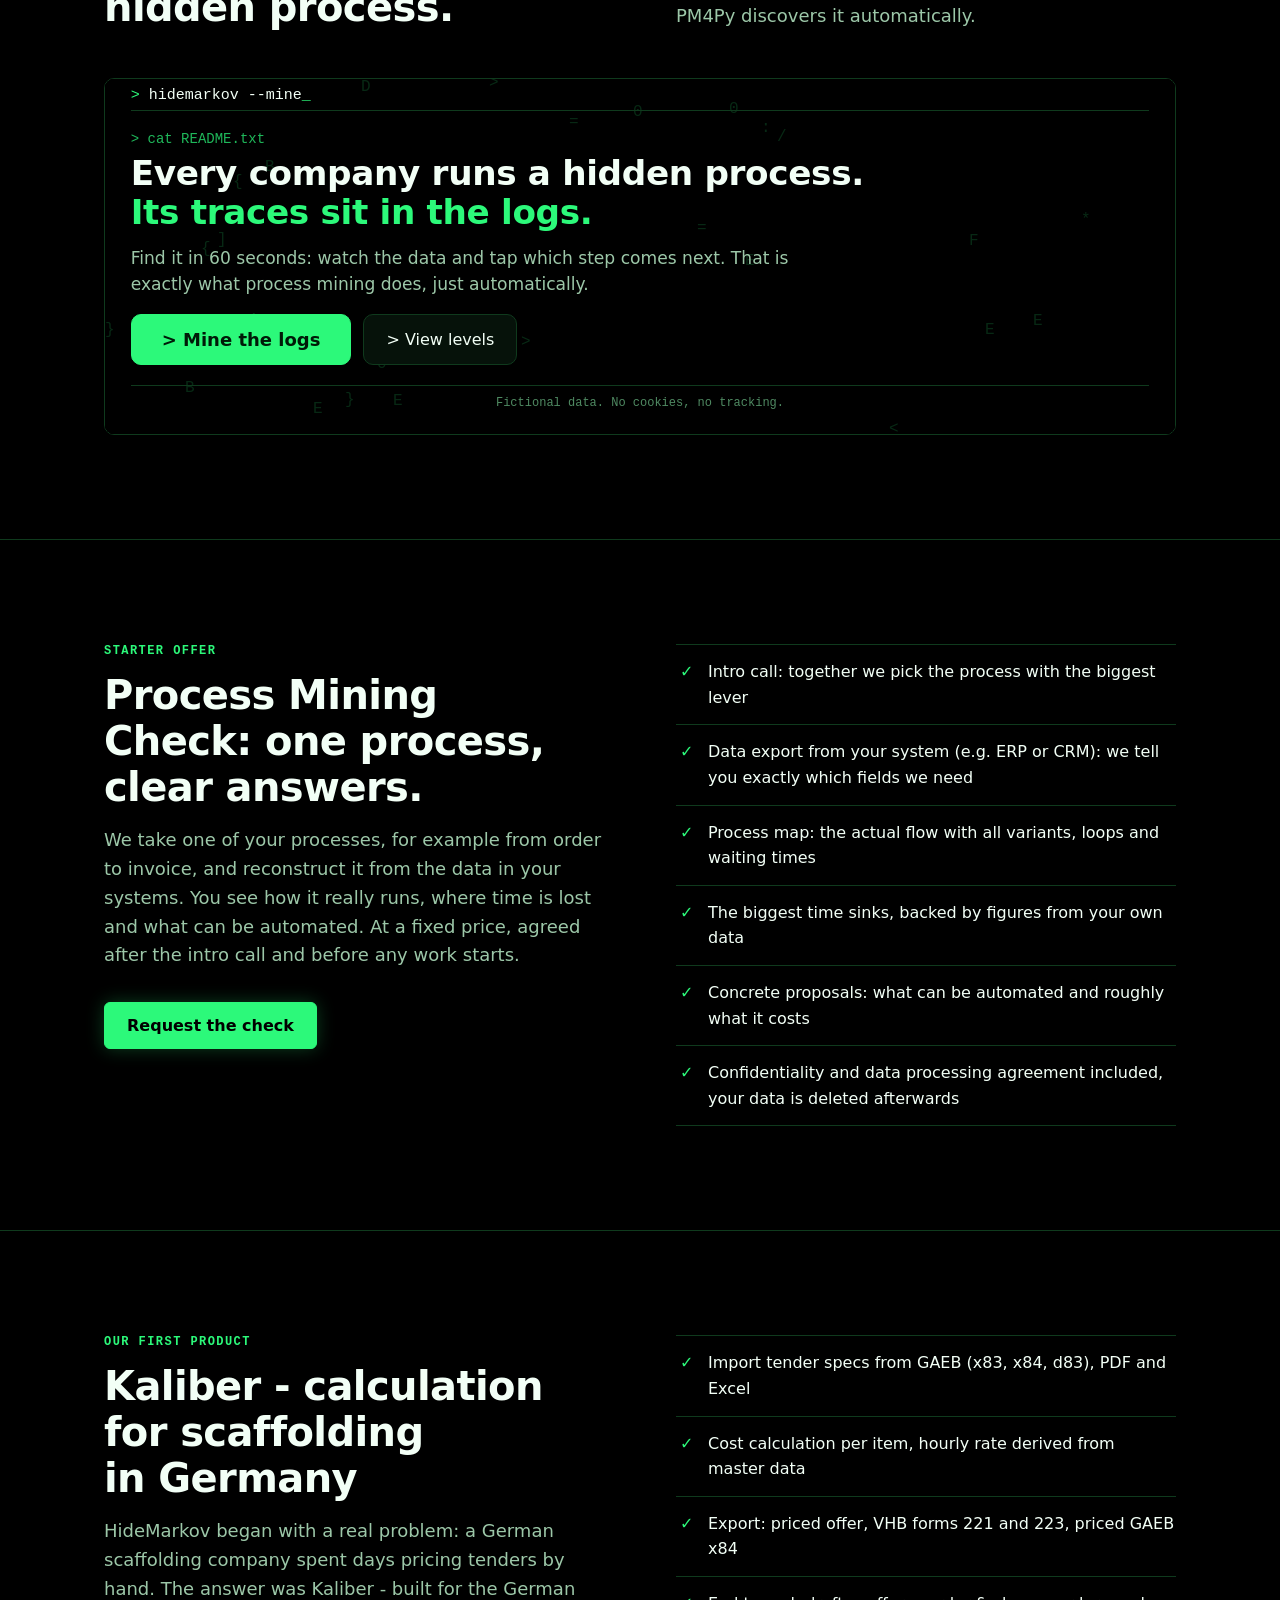
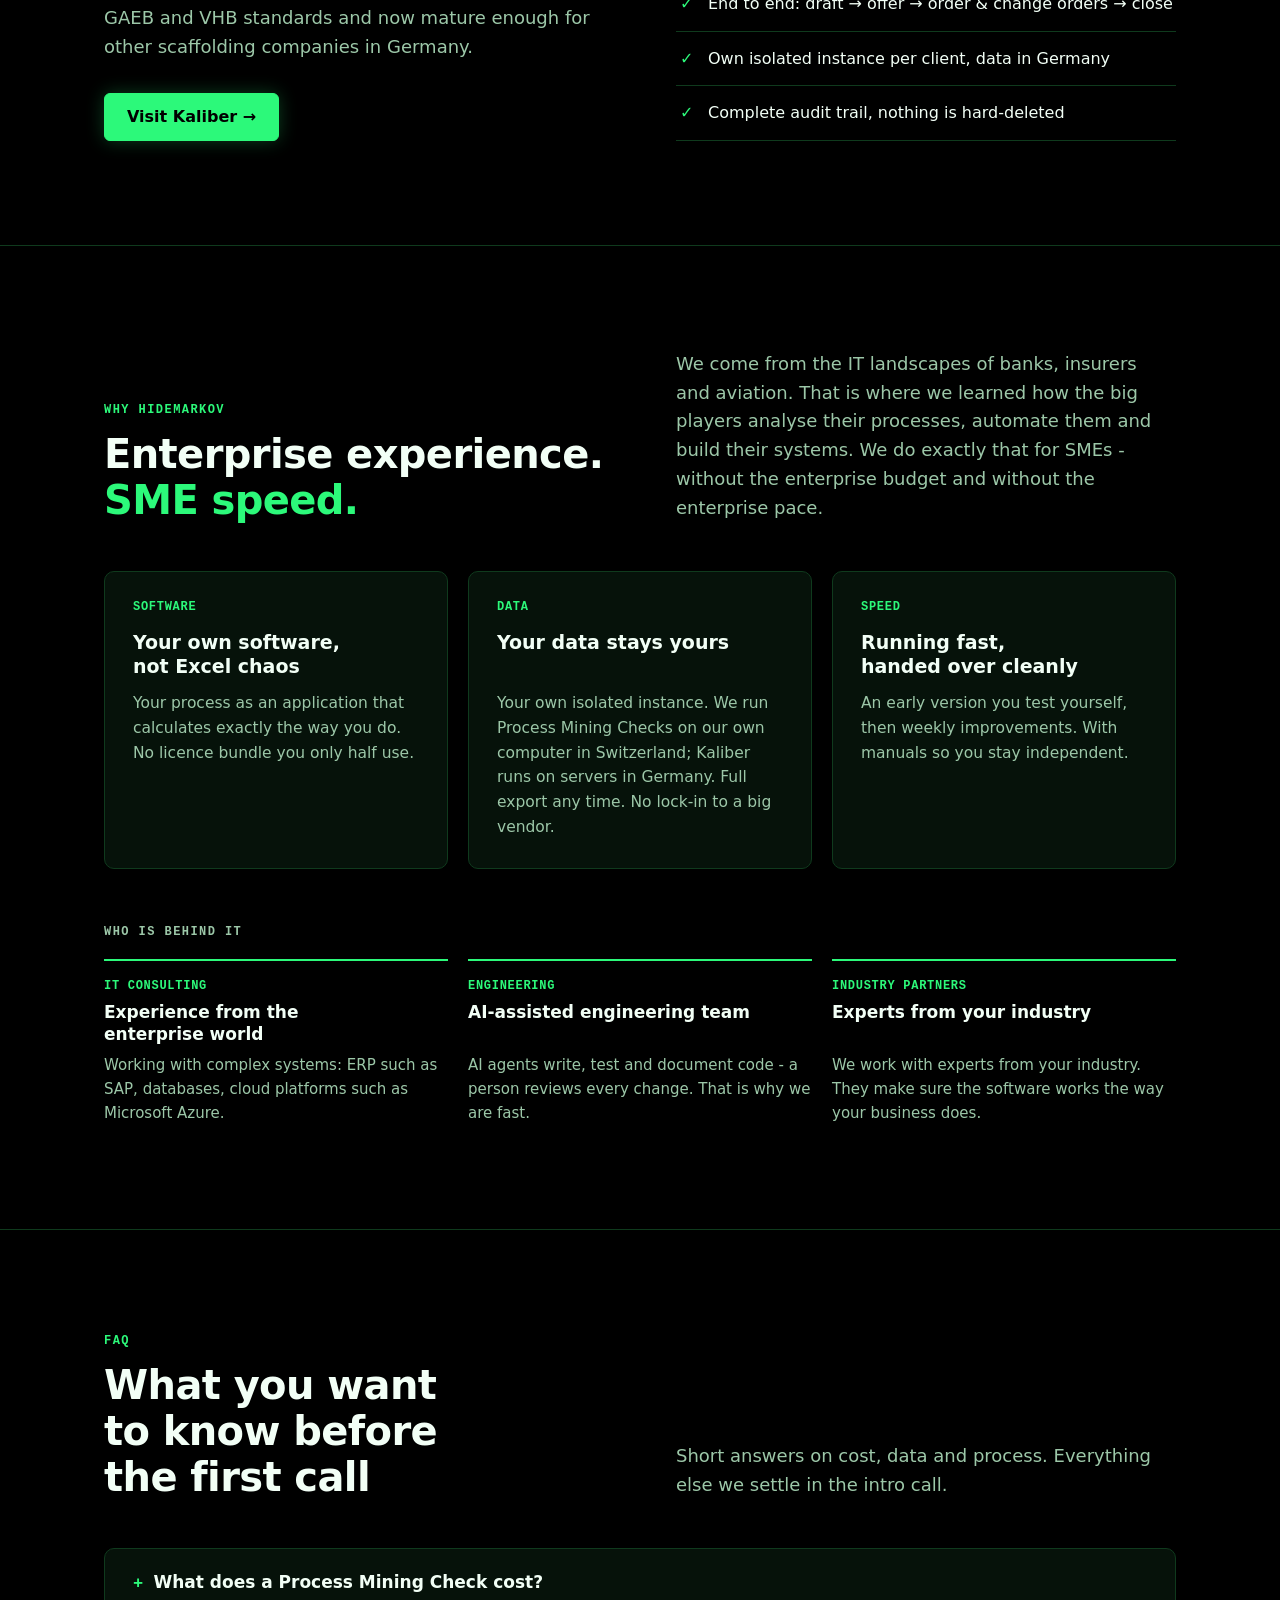
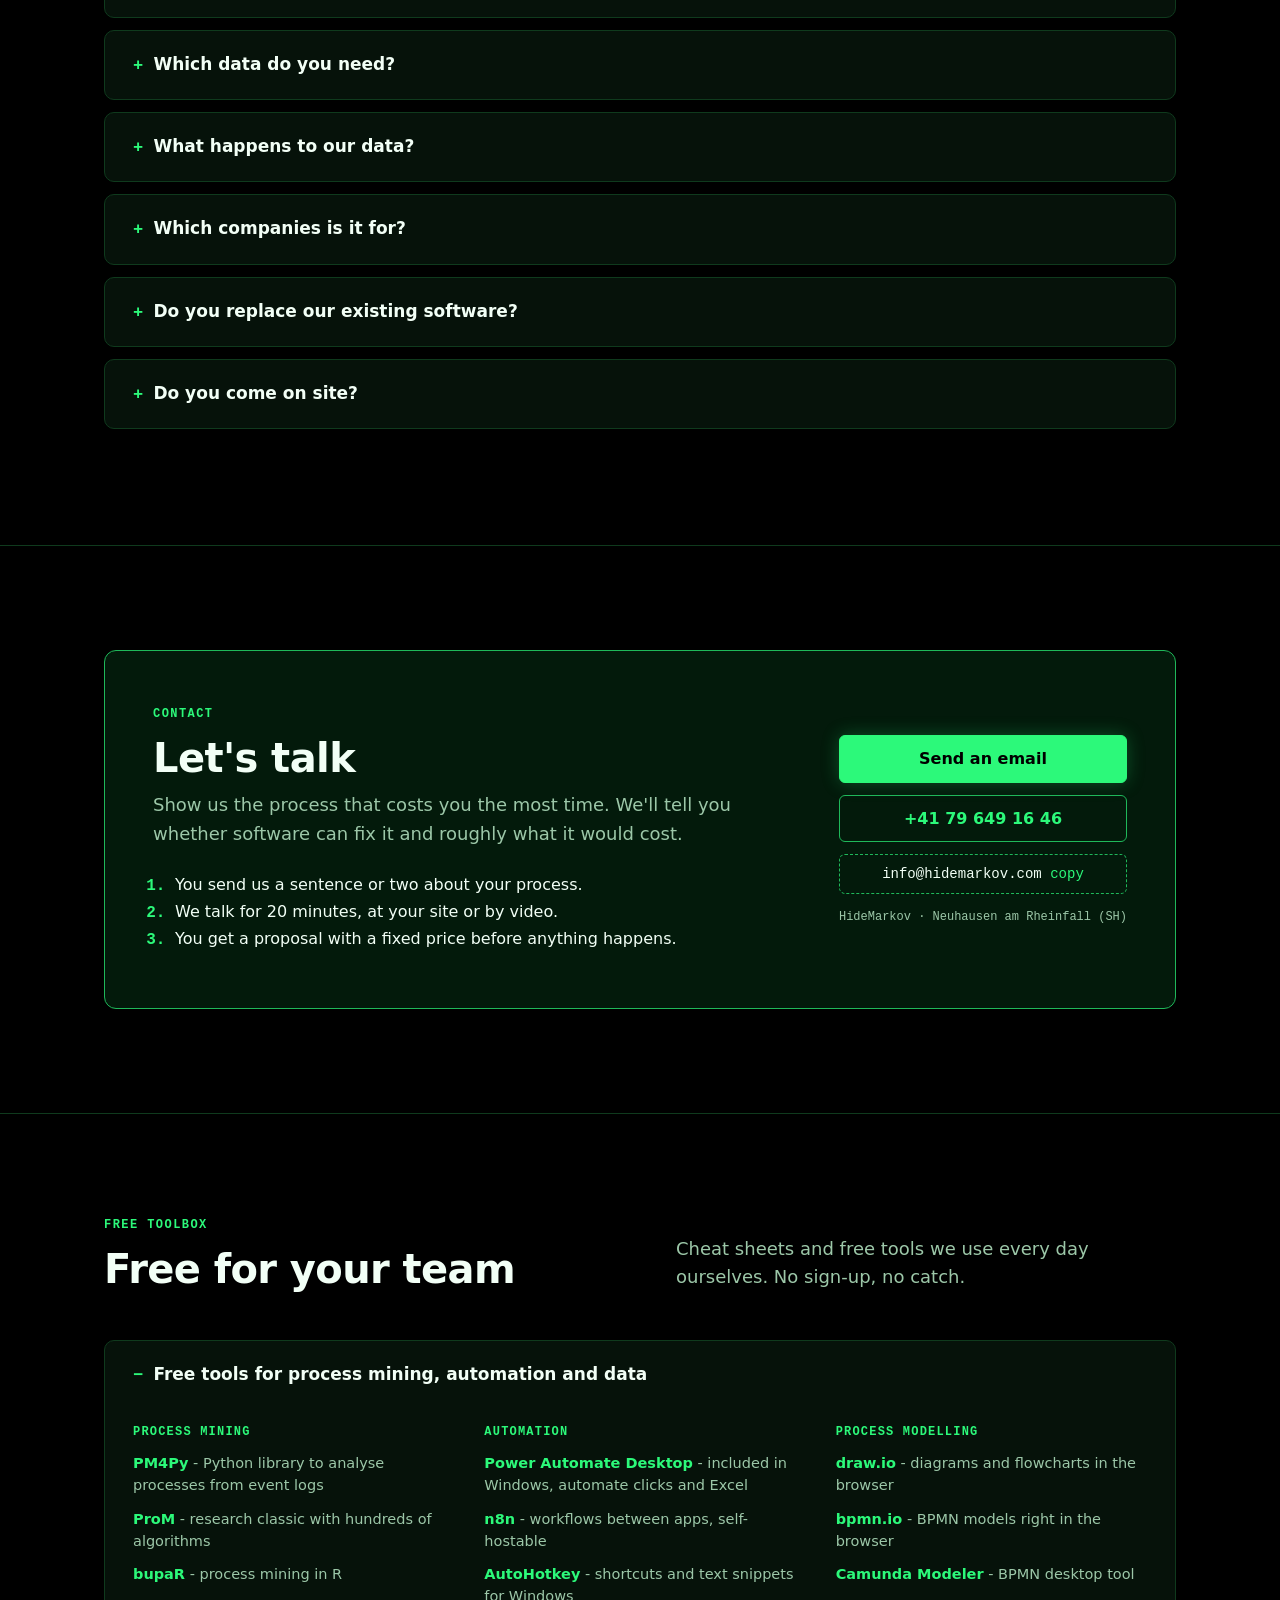
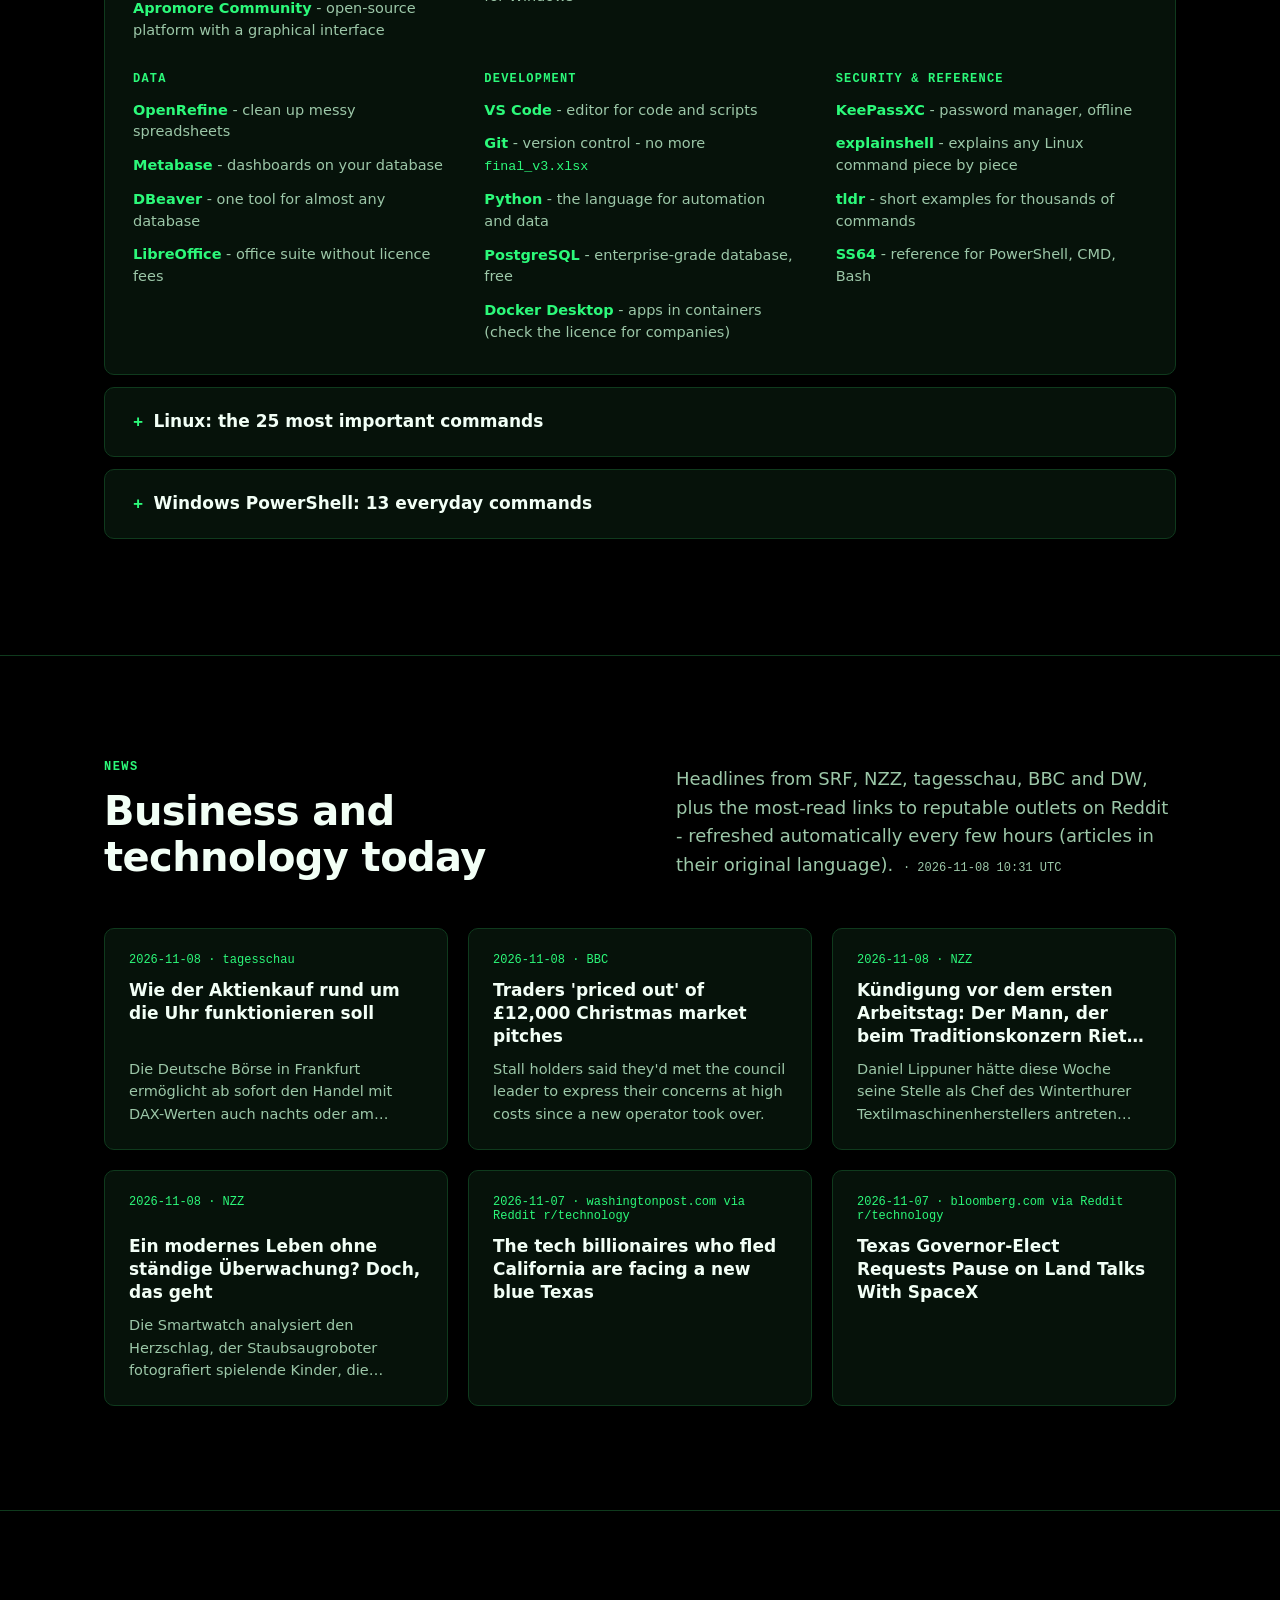
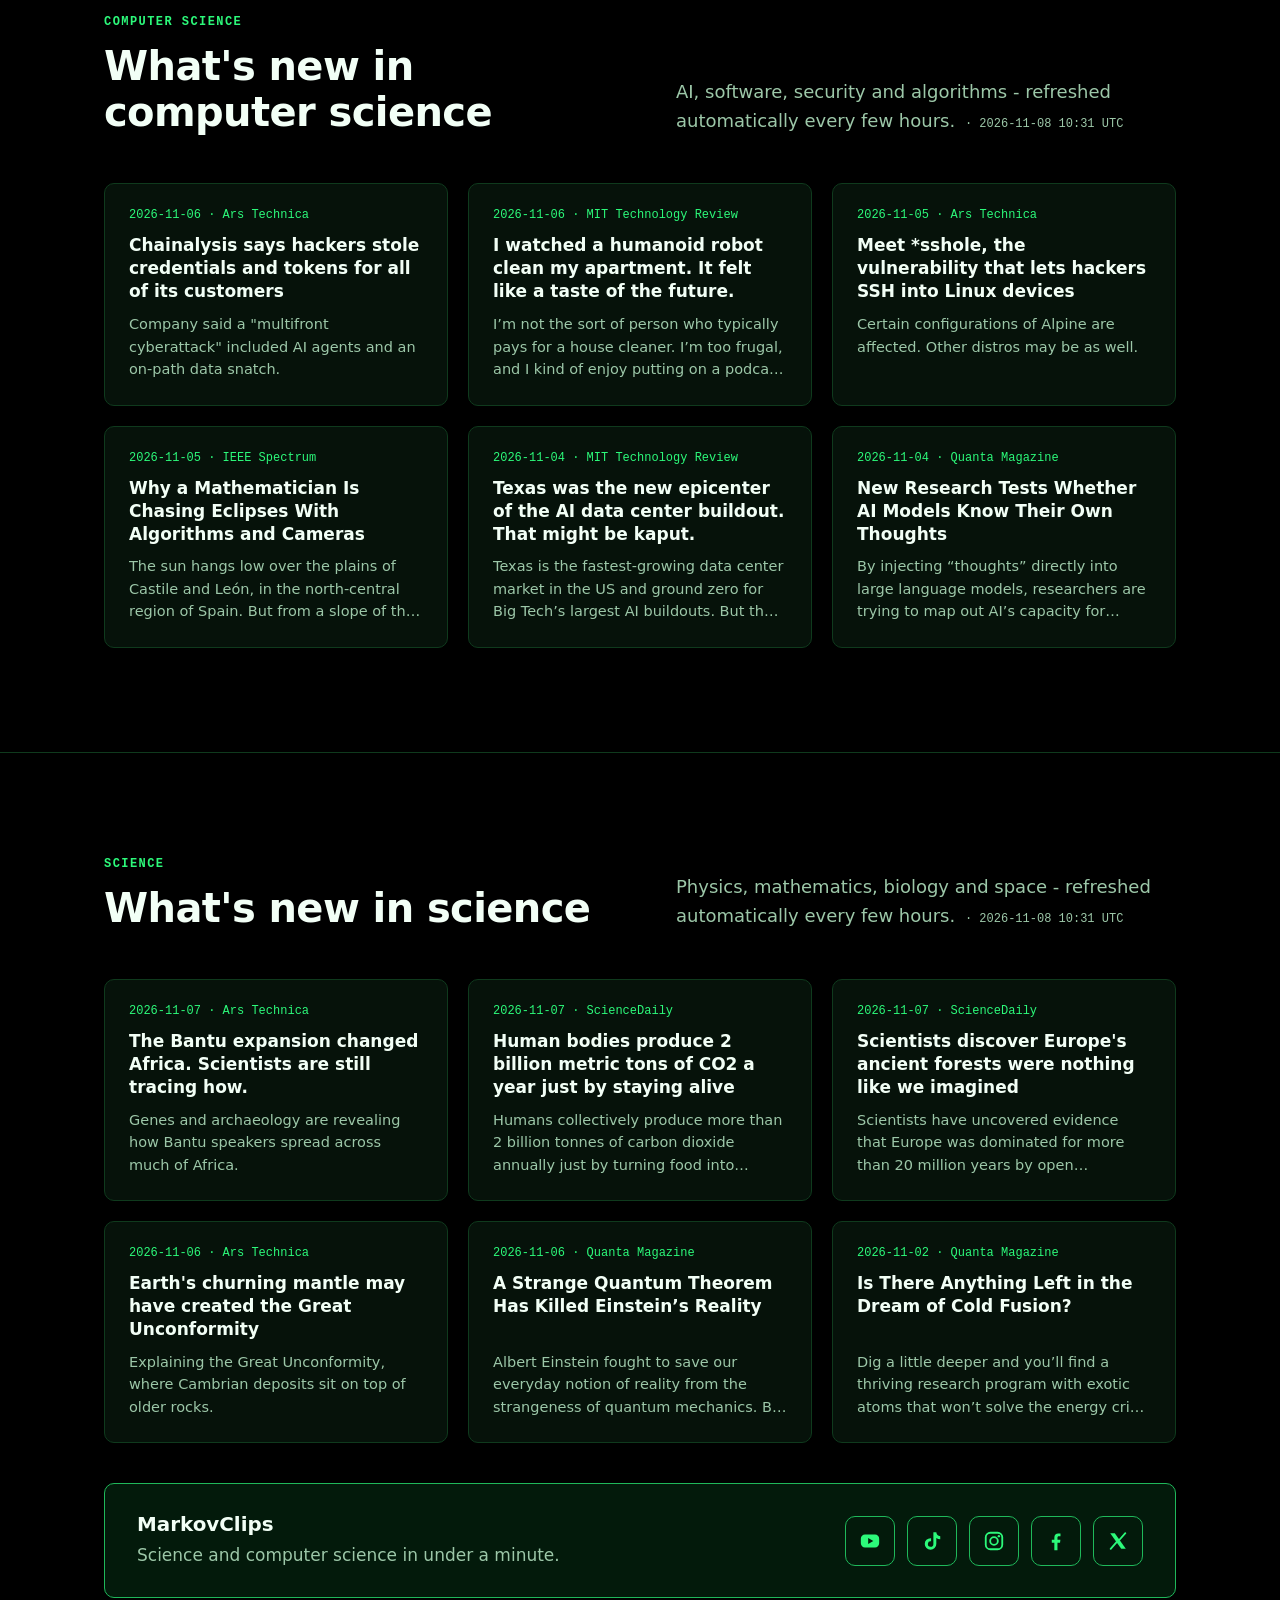
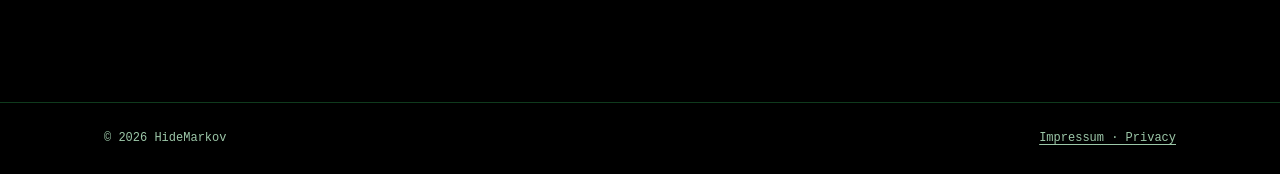
==== commit 61db548e: "EN: business data stays in CH and EU; privacy text separates website from client data" ====
--- a/en/index.html
+++ b/en/index.html
@@ -288,7 +288,7 @@
         </div>
       </div>
       <div class="facts">
-        <span>Data stays in the EU</span>
+        <span>Your business data stays in CH and EU</span>
         <span>Isolated instance per client</span>
         <span>Handed over with manuals</span>
       </div>
@@ -384,7 +384,7 @@
         <li>Cost calculation per item, hourly rate derived from master data</li>
         <li>Export: priced offer, VHB forms 221 and 223, priced GAEB x84</li>
         <li>End to end: draft → offer → order &amp; change orders → close</li>
-        <li>Own isolated instance per client, data in the EU</li>
+        <li>Own isolated instance per client, data in Germany</li>
         <li>Complete audit trail, nothing is hard-deleted</li>
       </ul>
     </div>
@@ -401,7 +401,7 @@
       </div>
       <div class="grid">
         <div class="card"><div class="tag">SOFTWARE</div><h3>Your own software, not Excel chaos</h3><p>Your process as an application that calculates exactly the way you do. No licence bundle you only half use.</p></div>
-        <div class="card"><div class="tag">DATA</div><h3>Your data stays yours</h3><p>Your own isolated instance, data in the EU, full export any time. No lock-in to a big vendor.</p></div>
+        <div class="card"><div class="tag">DATA</div><h3>Your data stays yours</h3><p>Your own isolated instance. We run Process Mining Checks on our own computer in Switzerland; Kaliber runs on servers in Germany. Full export any time. No lock-in to a big vendor.</p></div>
         <div class="card"><div class="tag">SPEED</div><h3>Running fast, handed over cleanly</h3><p>An early version you test yourself, then weekly improvements. With manuals so you stay independent.</p></div>
       </div>
       <div class="sub">Who is behind it</div>
@@ -548,7 +548,7 @@
     <h2 id="datenschutz">Privacy</h2>
     <p>
       
-      This website sets no cookies and loads no external fonts. The mini game saves your progress (unlocked levels and best scores) only locally in your browser (localStorage); it is never sent to us and you can delete it at any time in your browser settings. For anonymous visitor statistics we use Cloudflare Web Analytics (Cloudflare, Inc., USA; EU-US Data Privacy Framework). It sets no cookies, builds no user profiles and does not track visitors across websites; it only records aggregated data such as page visited, referring page, country, browser and device type. When you visit, the hosting provider processes technically necessary data (e.g. IP address, time, page requested) in server logs to deliver and secure the site. If you email us, we use your details only to handle your request. The controller is named in the imprint above; you can request access, correction or deletion there.
+      Your business data from projects (Process Mining Check, Kaliber) stays in Switzerland and Germany. This website is separate from that and receives no business data. For the website: it sets no cookies and loads no external fonts. The mini game saves your progress (unlocked levels and best scores) only locally in your browser (localStorage); it is never sent to us and you can delete it at any time in your browser settings. For anonymous visitor statistics we use Cloudflare Web Analytics (Cloudflare, Inc., USA; EU-US Data Privacy Framework). It sets no cookies, builds no user profiles and does not track visitors across websites; it only records aggregated data such as page visited, referring page, country, browser and device type. When you visit, the hosting provider processes technically necessary data (e.g. IP address, time, page requested) in server logs to deliver and secure the site. If you email us, we use your details only to handle your request. The controller is named in the imprint above; you can request access, correction or deletion there.
       
       Hosting: GitHub Pages (GitHub, Inc., USA; EU-US Data Privacy Framework).
     </p>
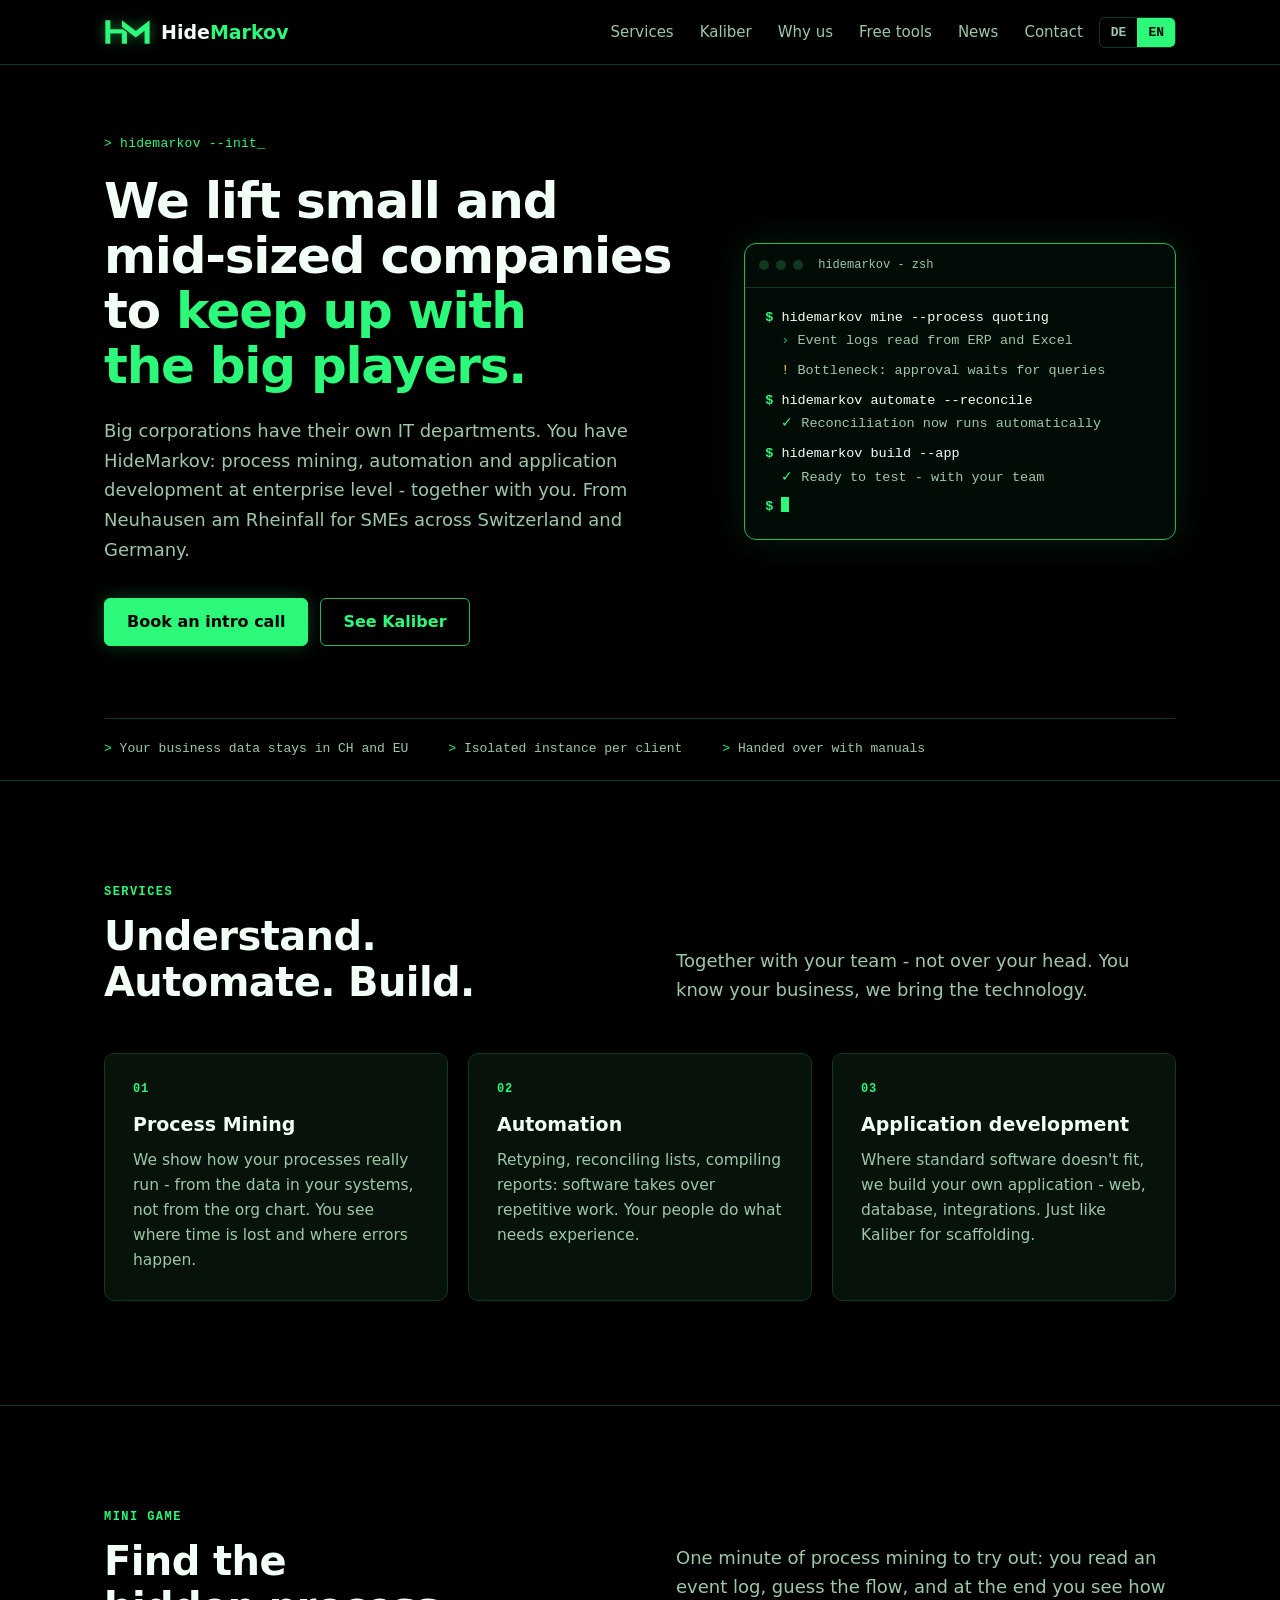
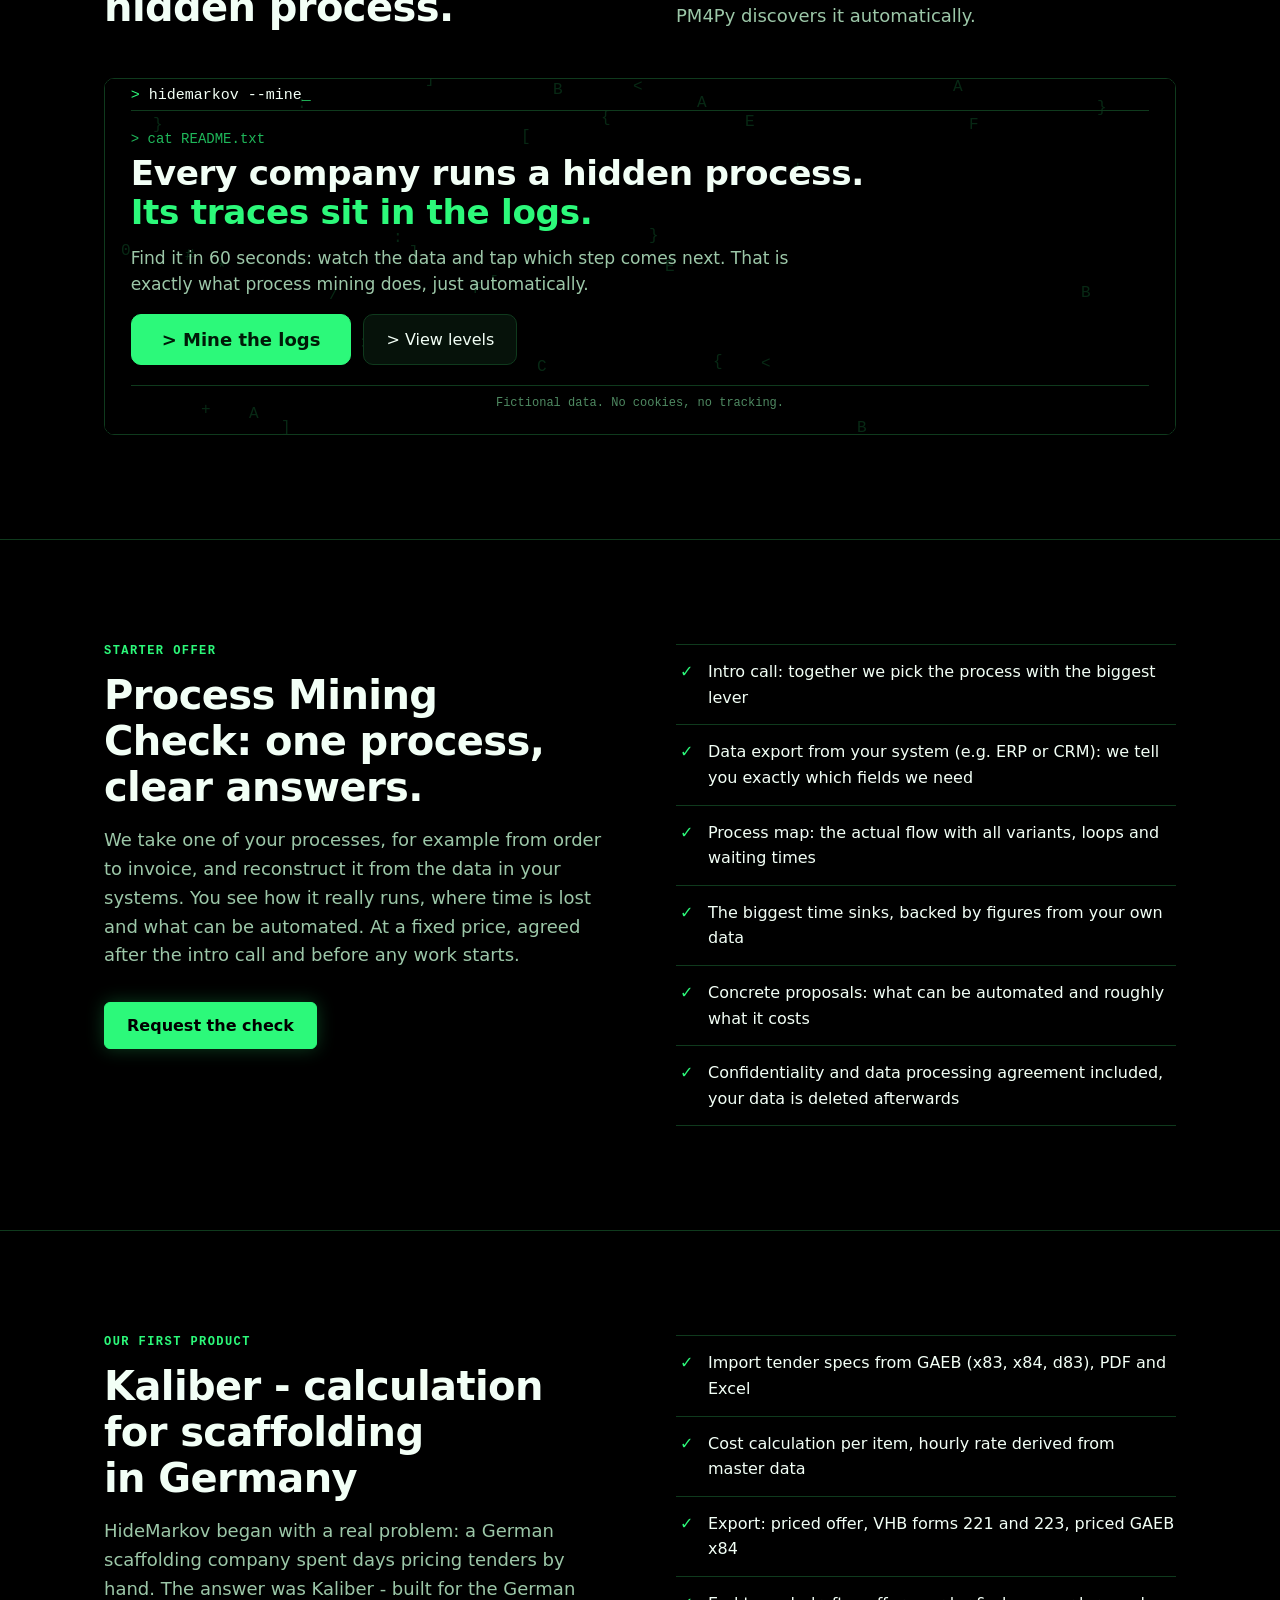
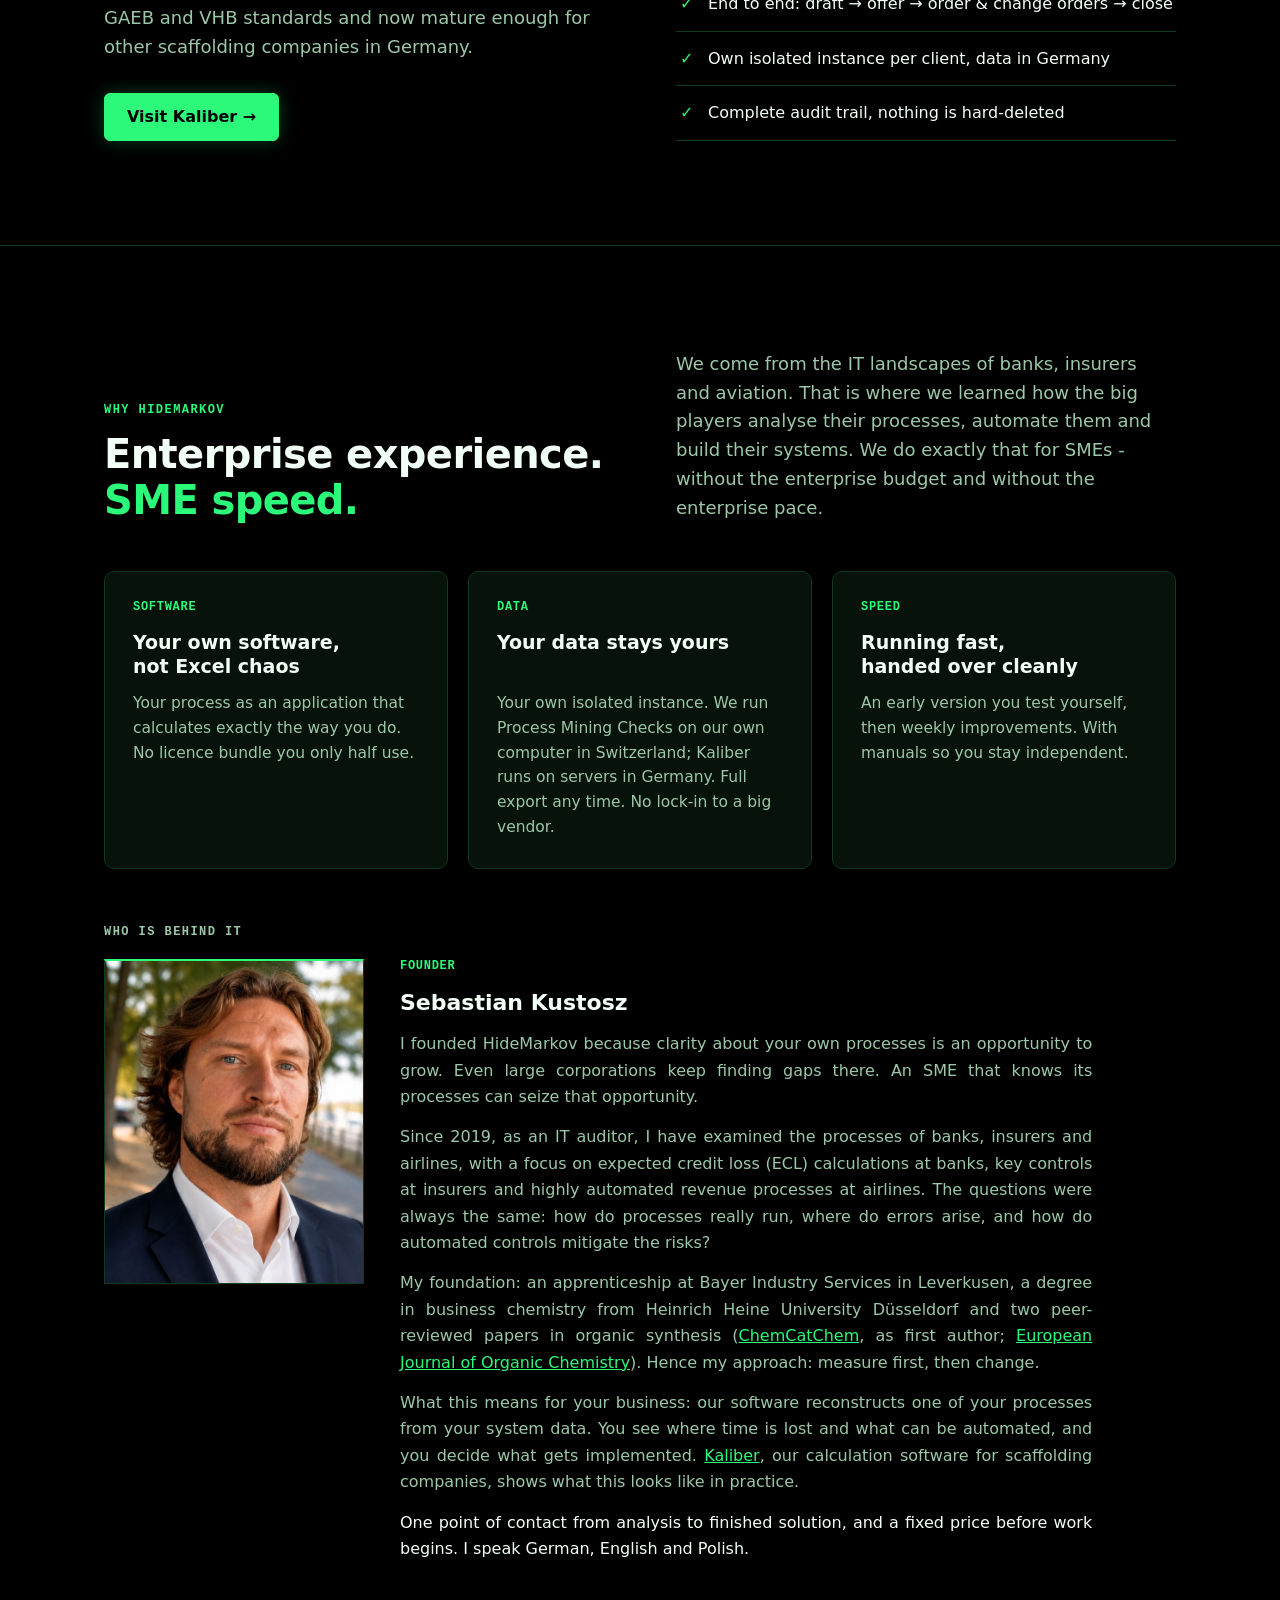
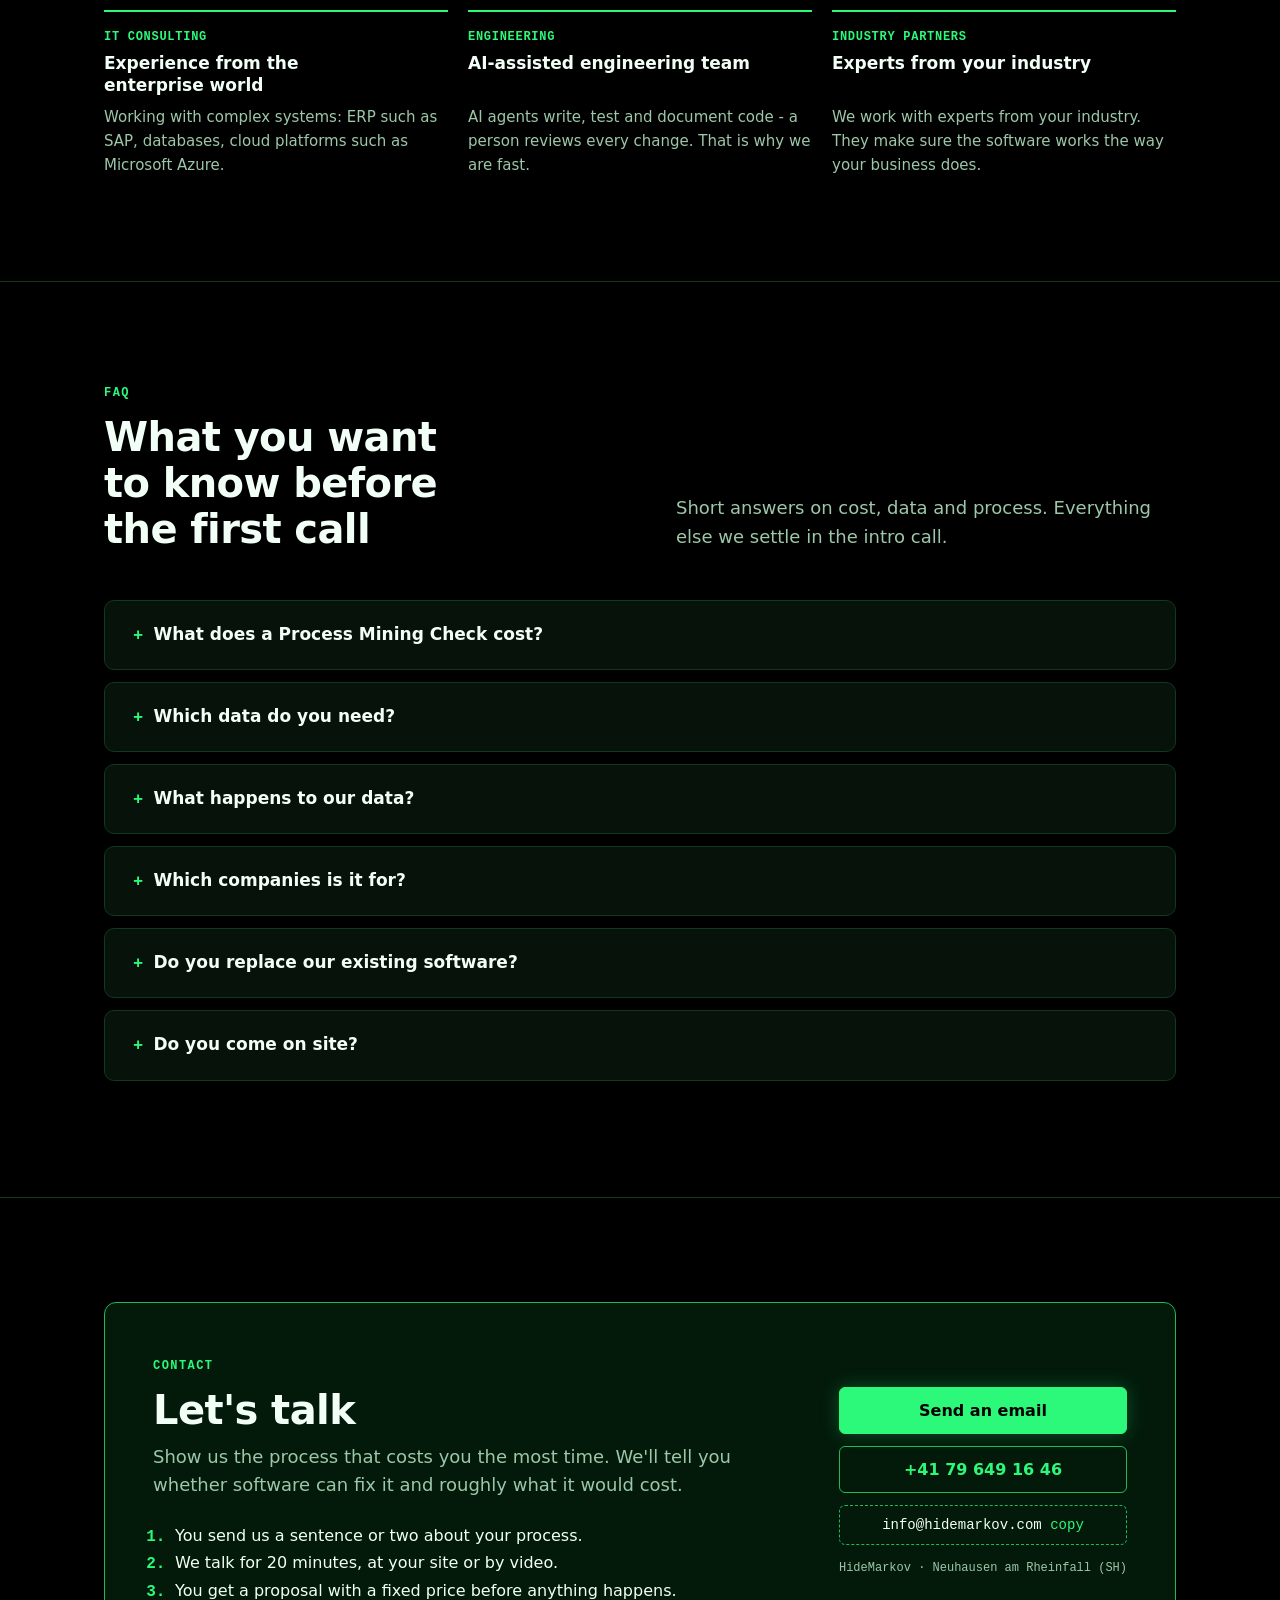
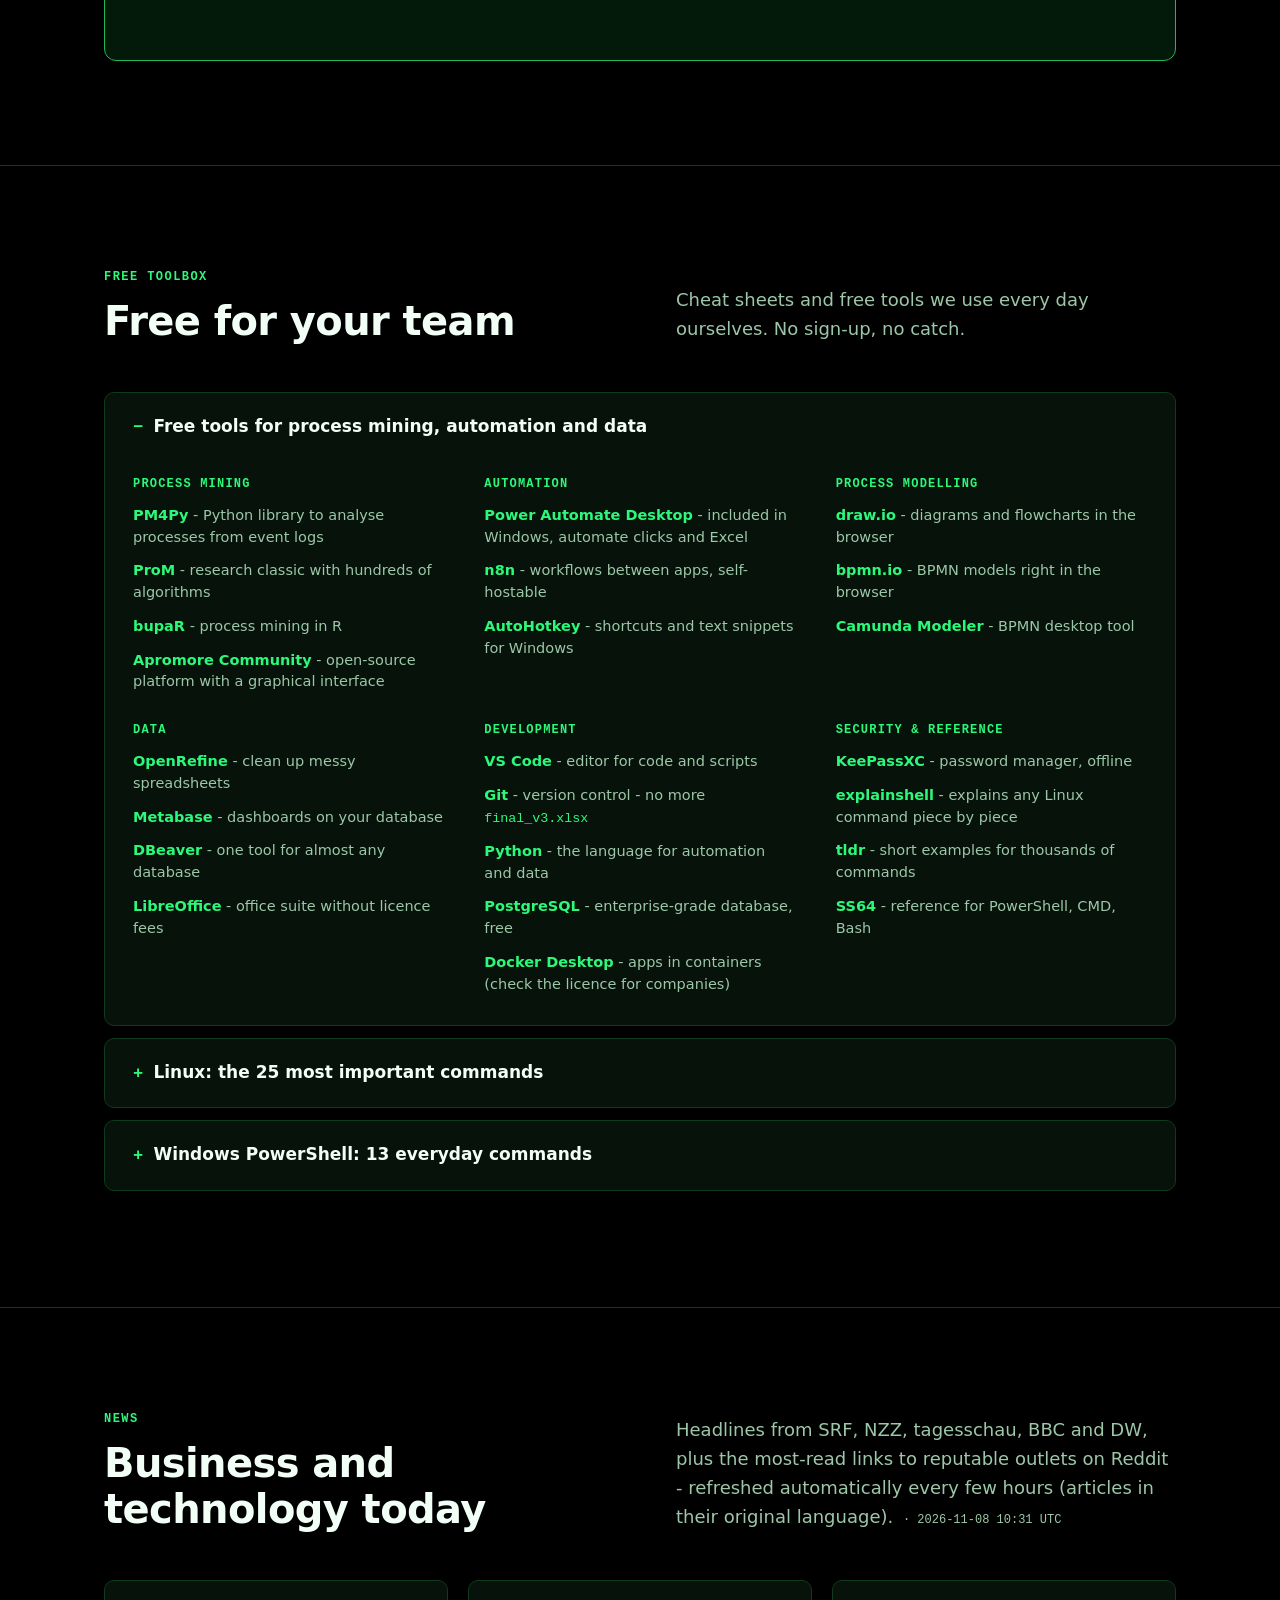
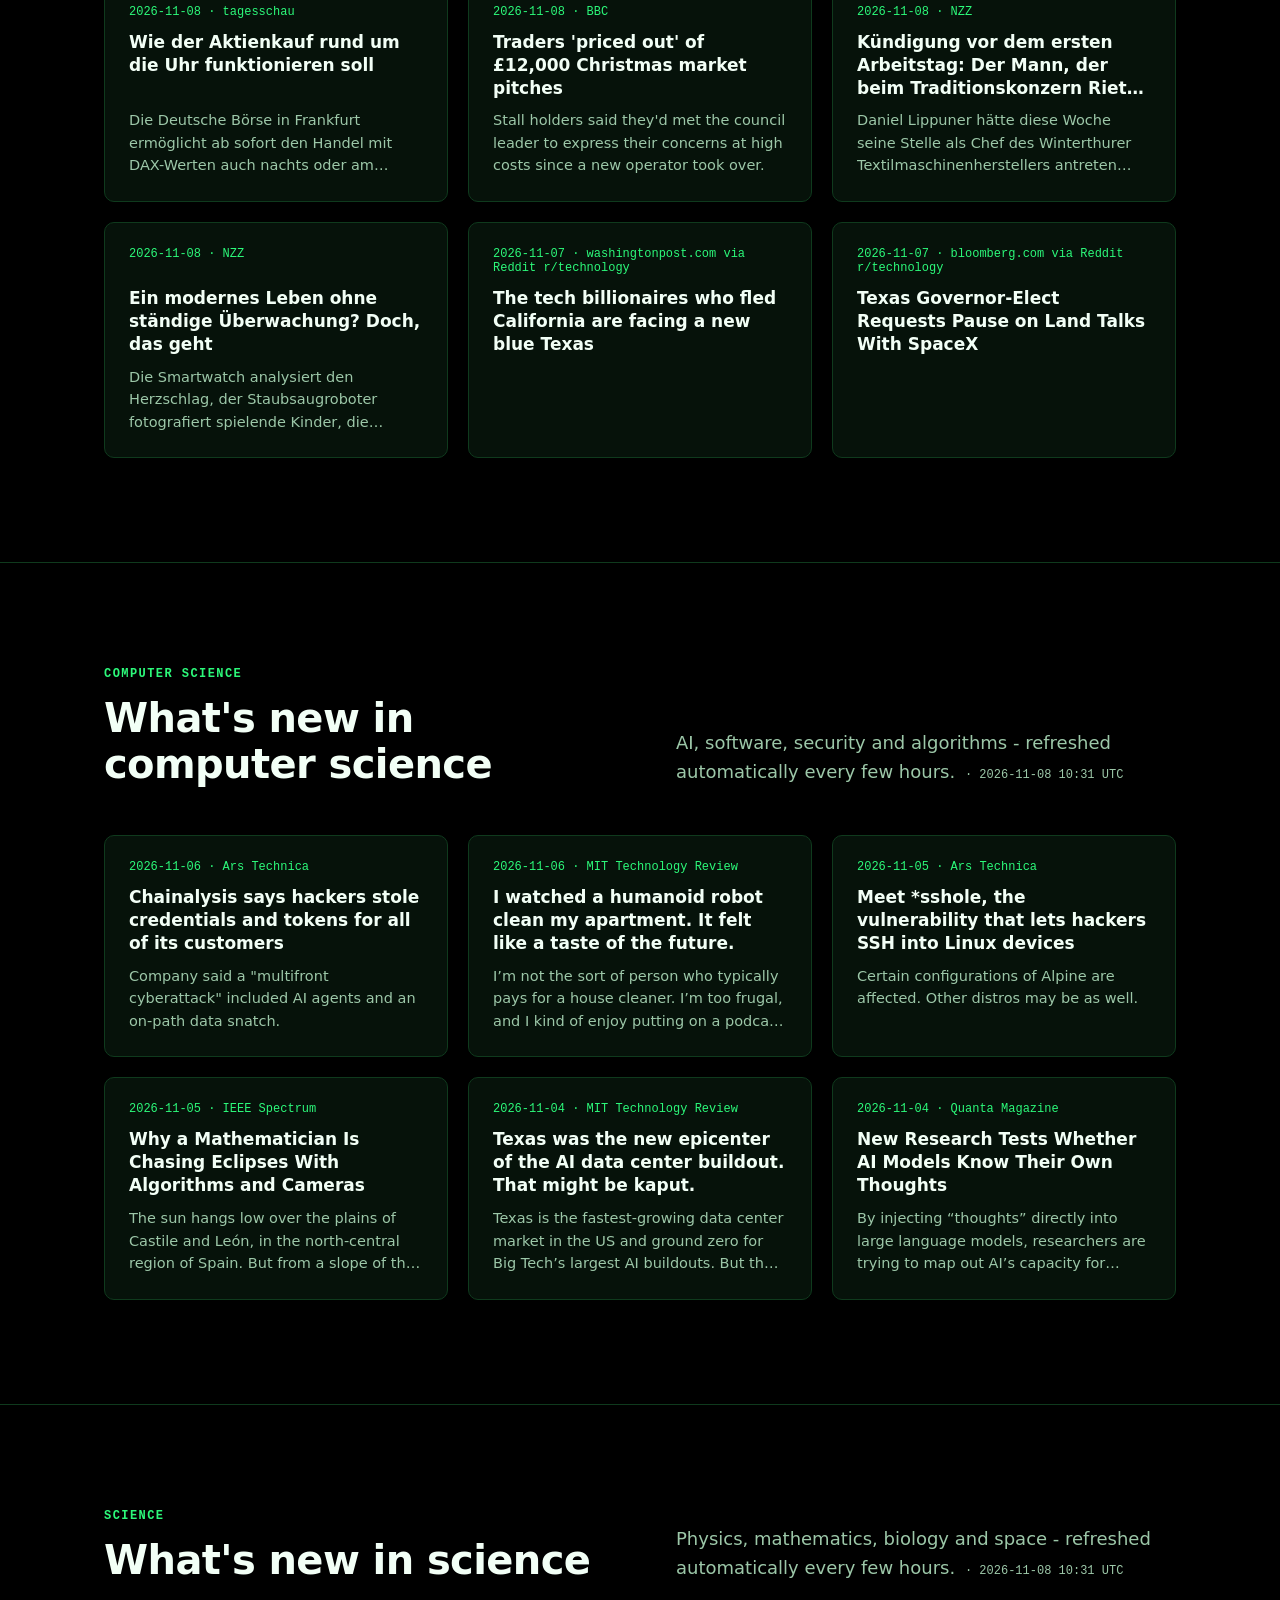
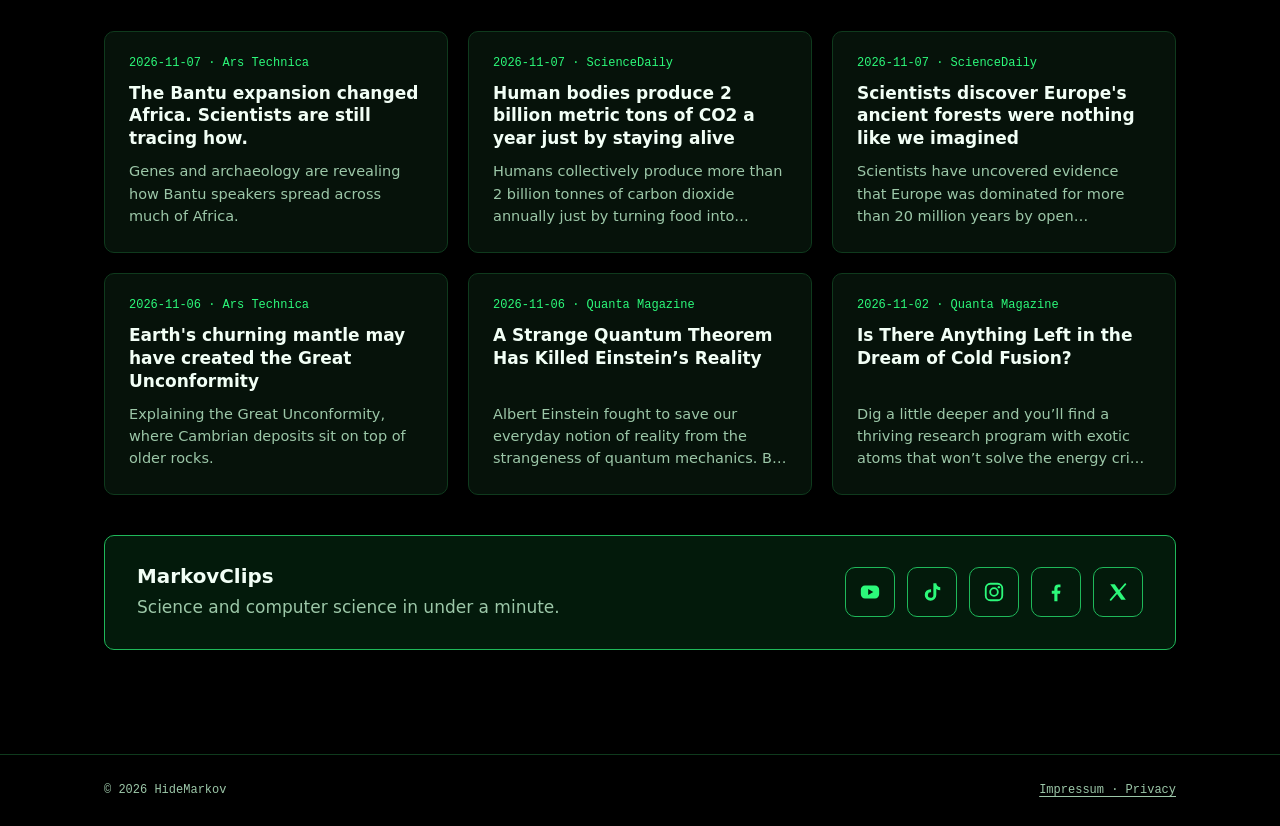
==== commit 86fd2194: "EN: founder section with photo (Who is behind it)" ====
--- a/en/index.html
+++ b/en/index.html
@@ -180,6 +180,13 @@
   .member h3 { margin: 0 0 8px; font-size: 17px; }
   .member p { margin: 0; color: var(--muted); font-size: 15px; line-height: 1.6; }
   .member .tag { margin-bottom: 8px; }
+  .founder { display: grid; grid-template-columns: 260px 1fr; gap: 36px; align-items: start; margin-bottom: 48px; }
+  .founder img { display: block; width: 100%; height: auto; border: 1px solid var(--line); border-top: 2px solid var(--green); }
+  .founder h3 { margin: 0 0 14px; font-size: 22px; }
+  .founder p { margin: 0 0 14px; color: var(--muted); font-size: 16px; line-height: 1.65; max-width: 68ch; text-align: justify; -webkit-hyphens: auto; hyphens: auto; }
+  .founder p:last-child { margin-bottom: 0; color: var(--text); }
+  .founder a { color: var(--green); }
+  @media (max-width: 700px) { .founder { grid-template-columns: 1fr; gap: 22px; } .founder img { max-width: 260px; } }
   .upd { display: inline-block; margin-left: 4px; }
   @media (max-width: 600px) { section { padding: 72px 0; } .hero { padding: 56px 0 0; } .hero-grid { gap: 40px; } .facts { margin-top: 0; gap: 10px; flex-direction: column; } .cta-box { padding: 36px 24px; } .feature { gap: 40px; } }
   .soc { display: grid; place-items: center; width: 50px; height: 50px; border: 1px solid var(--green-dim); border-radius: 10px; color: var(--green); transition: background .2s, color .2s, box-shadow .2s; }
@@ -405,6 +412,18 @@
         <div class="card"><div class="tag">SPEED</div><h3>Running fast, handed over cleanly</h3><p>An early version you test yourself, then weekly improvements. With manuals so you stay independent.</p></div>
       </div>
       <div class="sub">Who is behind it</div>
+      <div class="founder">
+        <img src="/sebastian-kustosz.jpg" width="600" height="750" loading="lazy" alt="Sebastian Kustosz, HideMarkov">
+        <div>
+          <div class="tag">FOUNDER</div>
+          <h3>Sebastian Kustosz</h3>
+          <p>I founded HideMarkov because clarity about your own processes is an opportunity to grow. Even large corporations keep finding gaps there. An SME that knows its processes can seize that opportunity.</p>
+          <p>Since 2019, as an IT auditor, I have examined the processes of banks, insurers and airlines, with a focus on expected credit loss (ECL) calculations at banks, key controls at insurers and highly automated revenue processes at airlines. The questions were always the same: how do processes really run, where do errors arise, and how do automated controls mitigate the risks?</p>
+          <p>My foundation: an apprenticeship at Bayer Industry Services in Leverkusen, a degree in business chemistry from Heinrich Heine University Düsseldorf and two peer-reviewed papers in organic synthesis (<a href="https://doi.org/10.1002/cctc.202001607" target="_blank" rel="noopener">ChemCatChem</a>, as first author; <a href="https://doi.org/10.1002/ejoc.201900783" target="_blank" rel="noopener">European Journal of Organic Chemistry</a>). Hence my approach: measure first, then change.</p>
+          <p>What this means for your business: our software reconstructs one of your processes from your system data. You see where time is lost and what can be automated, and you decide what gets implemented. <a href="#kaliber">Kaliber</a>, our calculation software for scaffolding companies, shows what this looks like in practice.</p>
+          <p>One point of contact from analysis to finished solution, and a fixed price before work begins. I speak German, English and Polish.</p>
+        </div>
+      </div>
       <div class="team">
         <div class="member"><div class="tag">IT CONSULTING</div><h3>Experience from the enterprise world</h3><p>Working with complex systems: ERP such as SAP, databases, cloud platforms such as Microsoft Azure.</p></div>
         <div class="member"><div class="tag">ENGINEERING</div><h3>AI-assisted engineering team</h3><p>AI agents write, test and document code - a person reviews every change. That is why we are fast.</p></div>
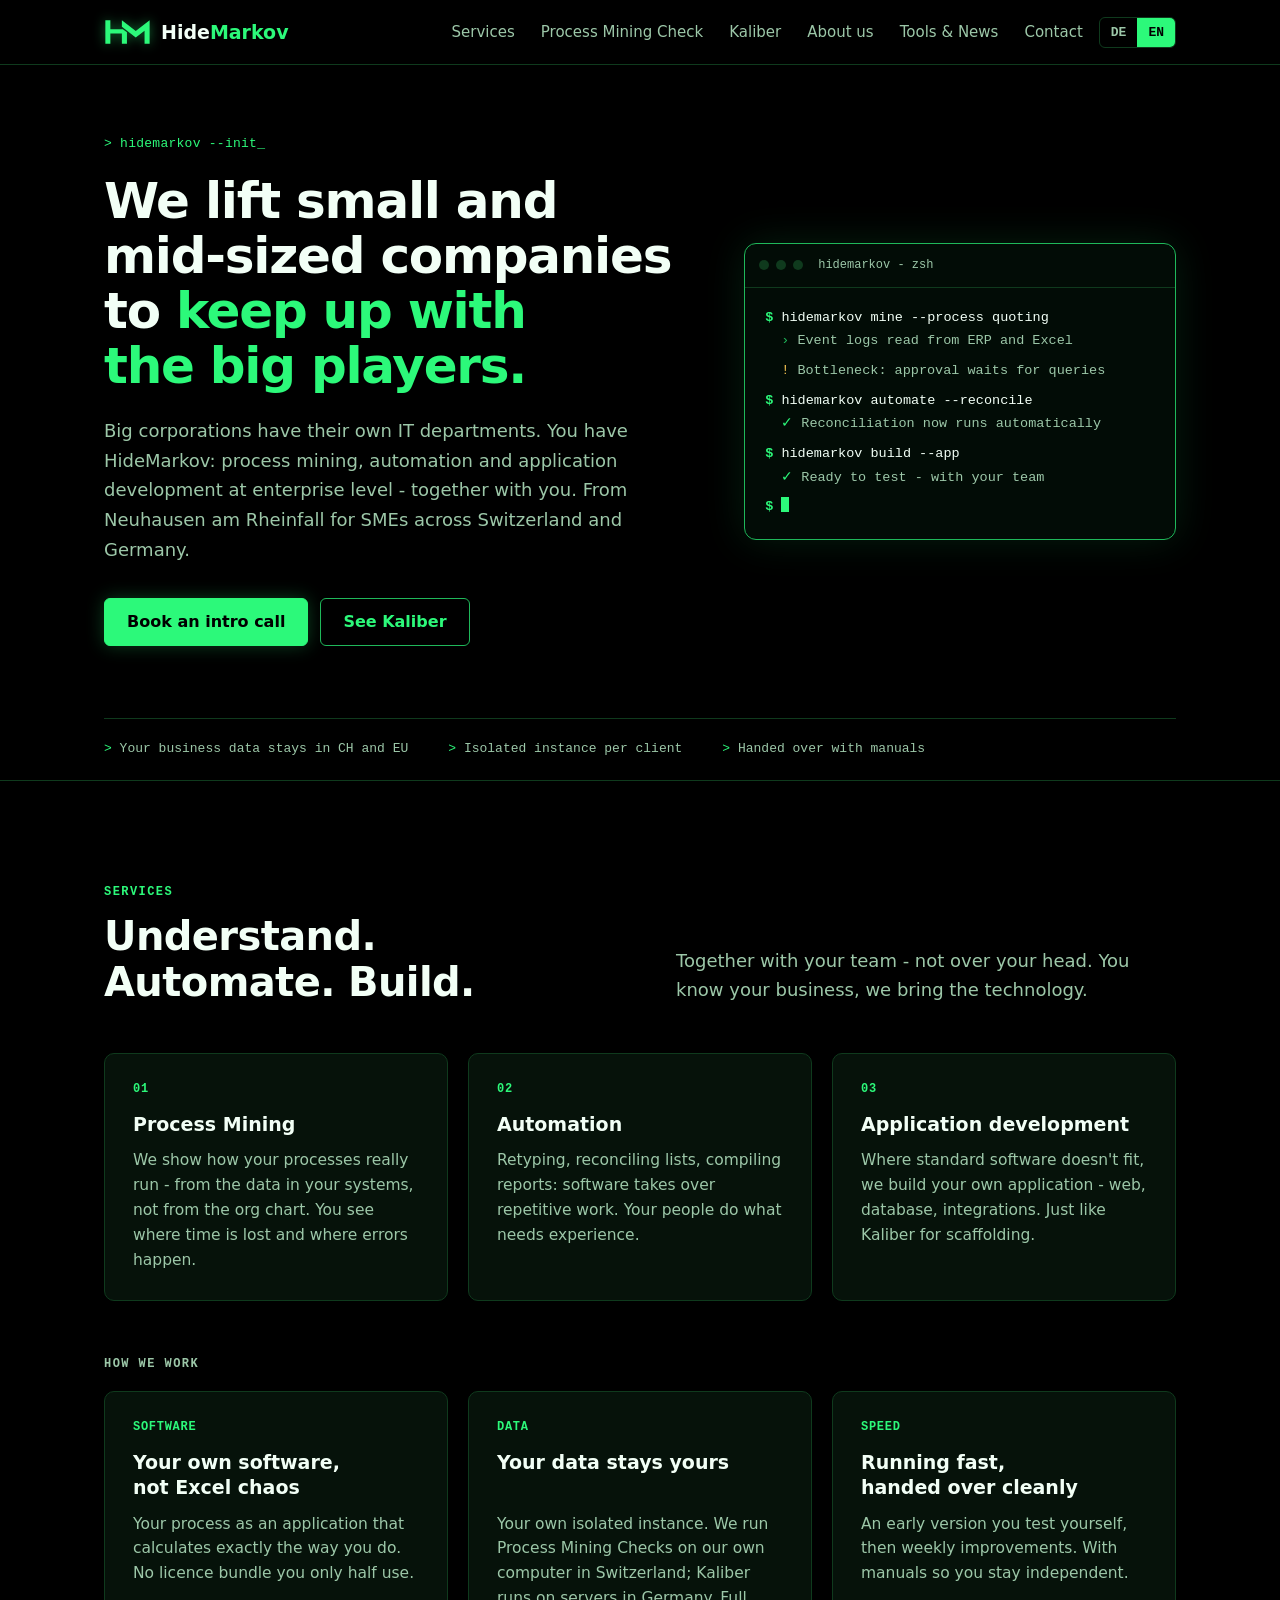
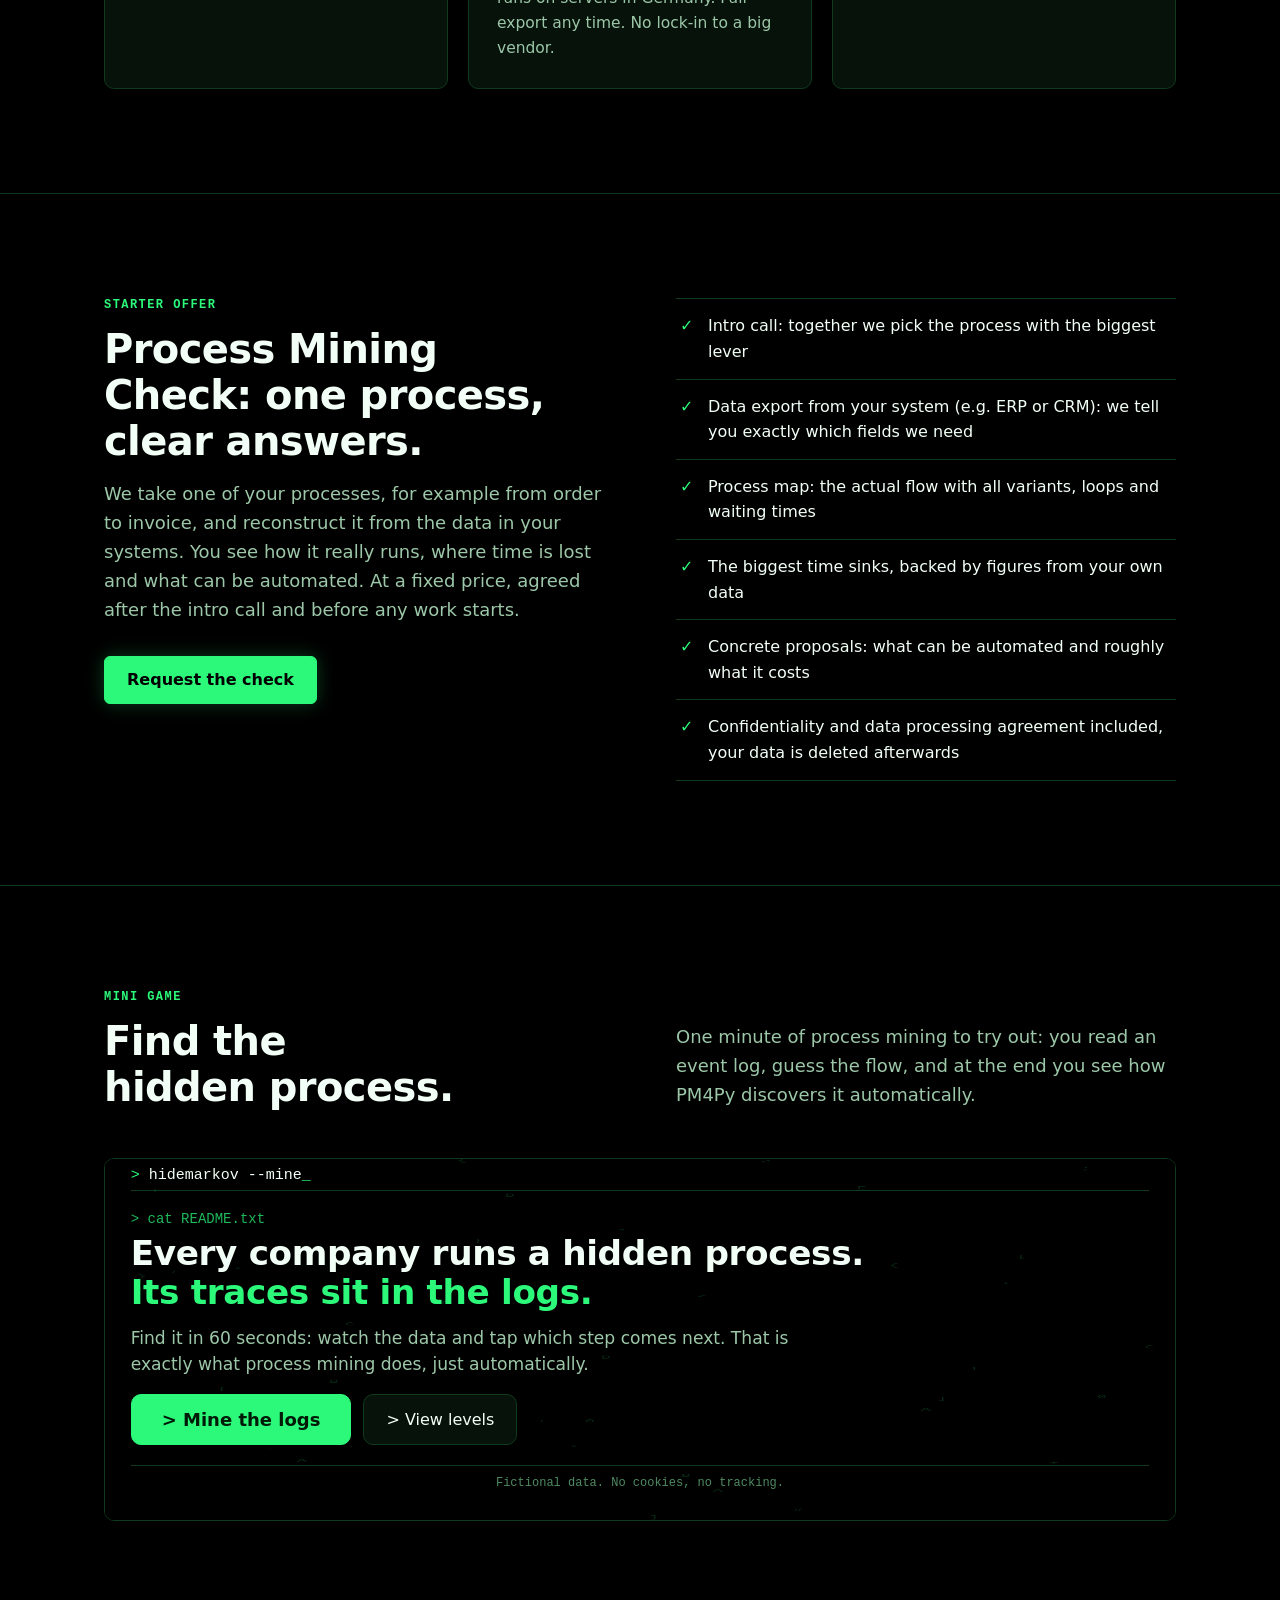
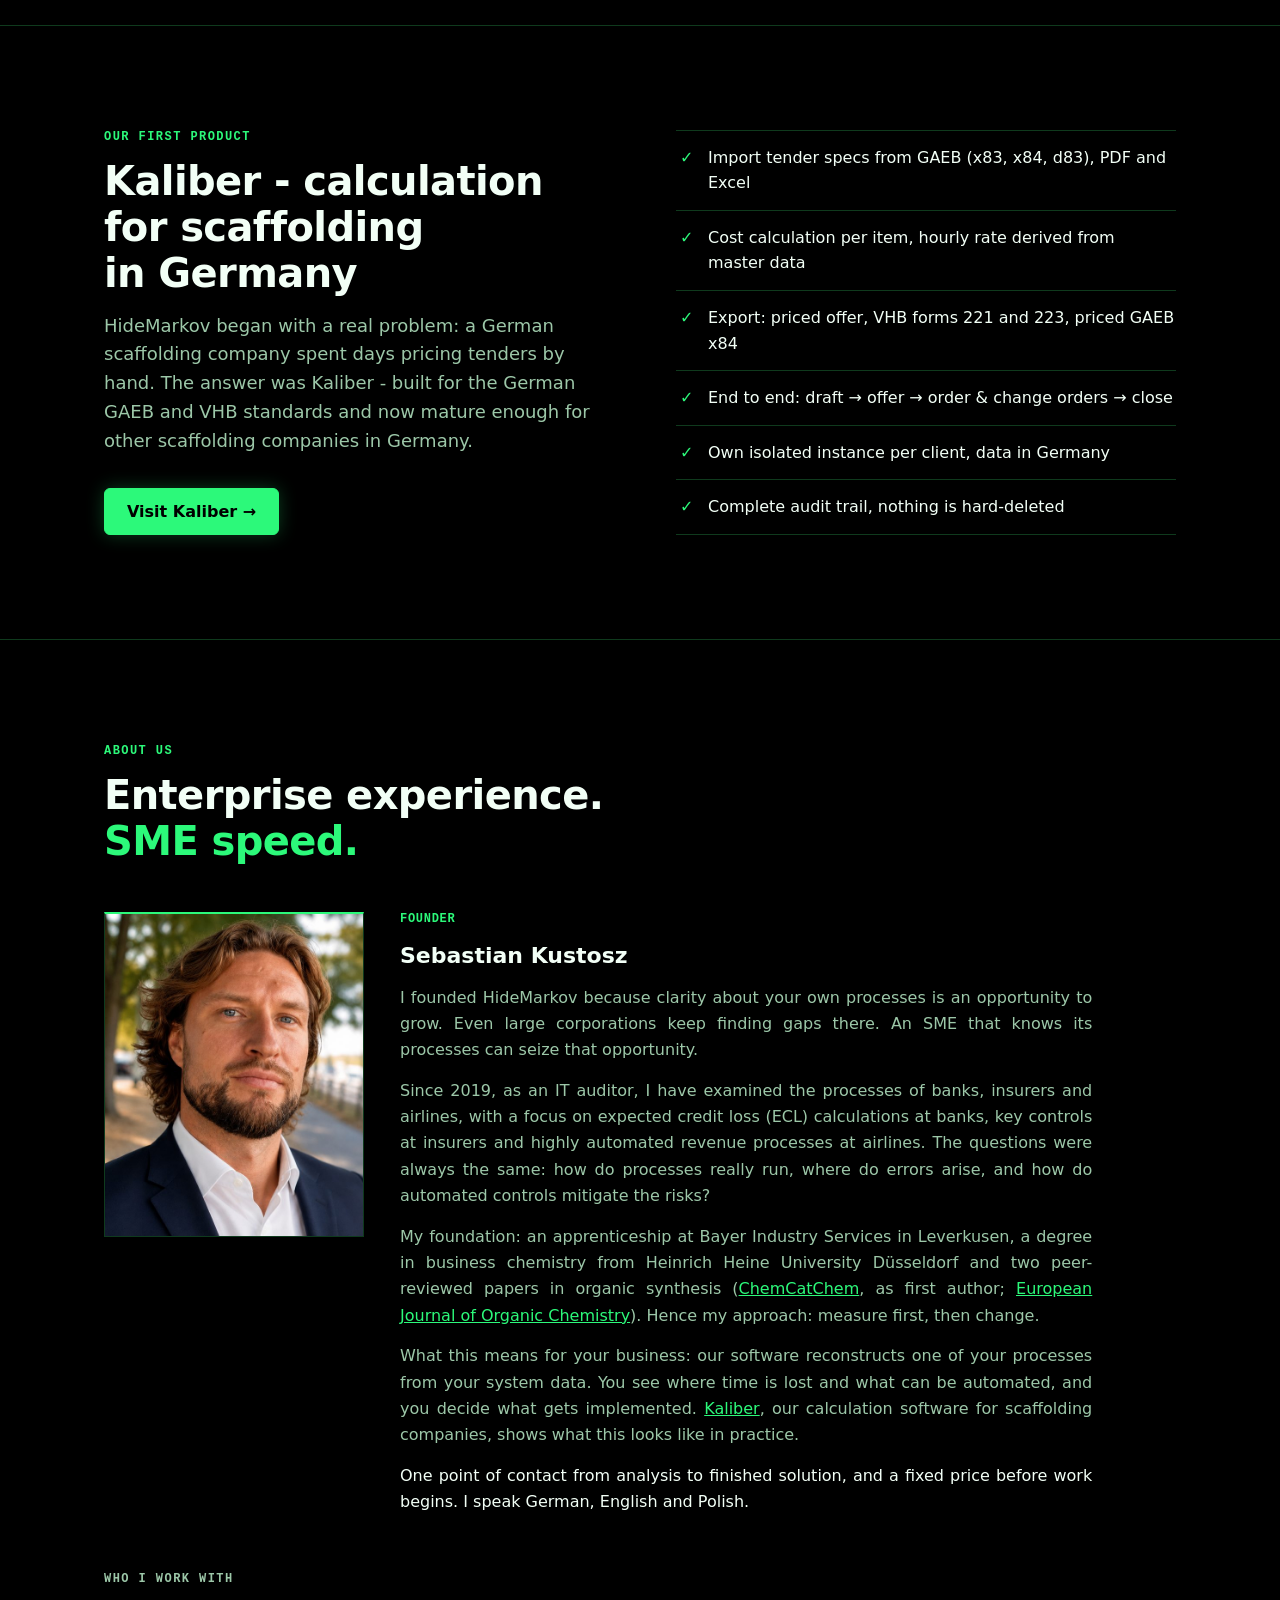
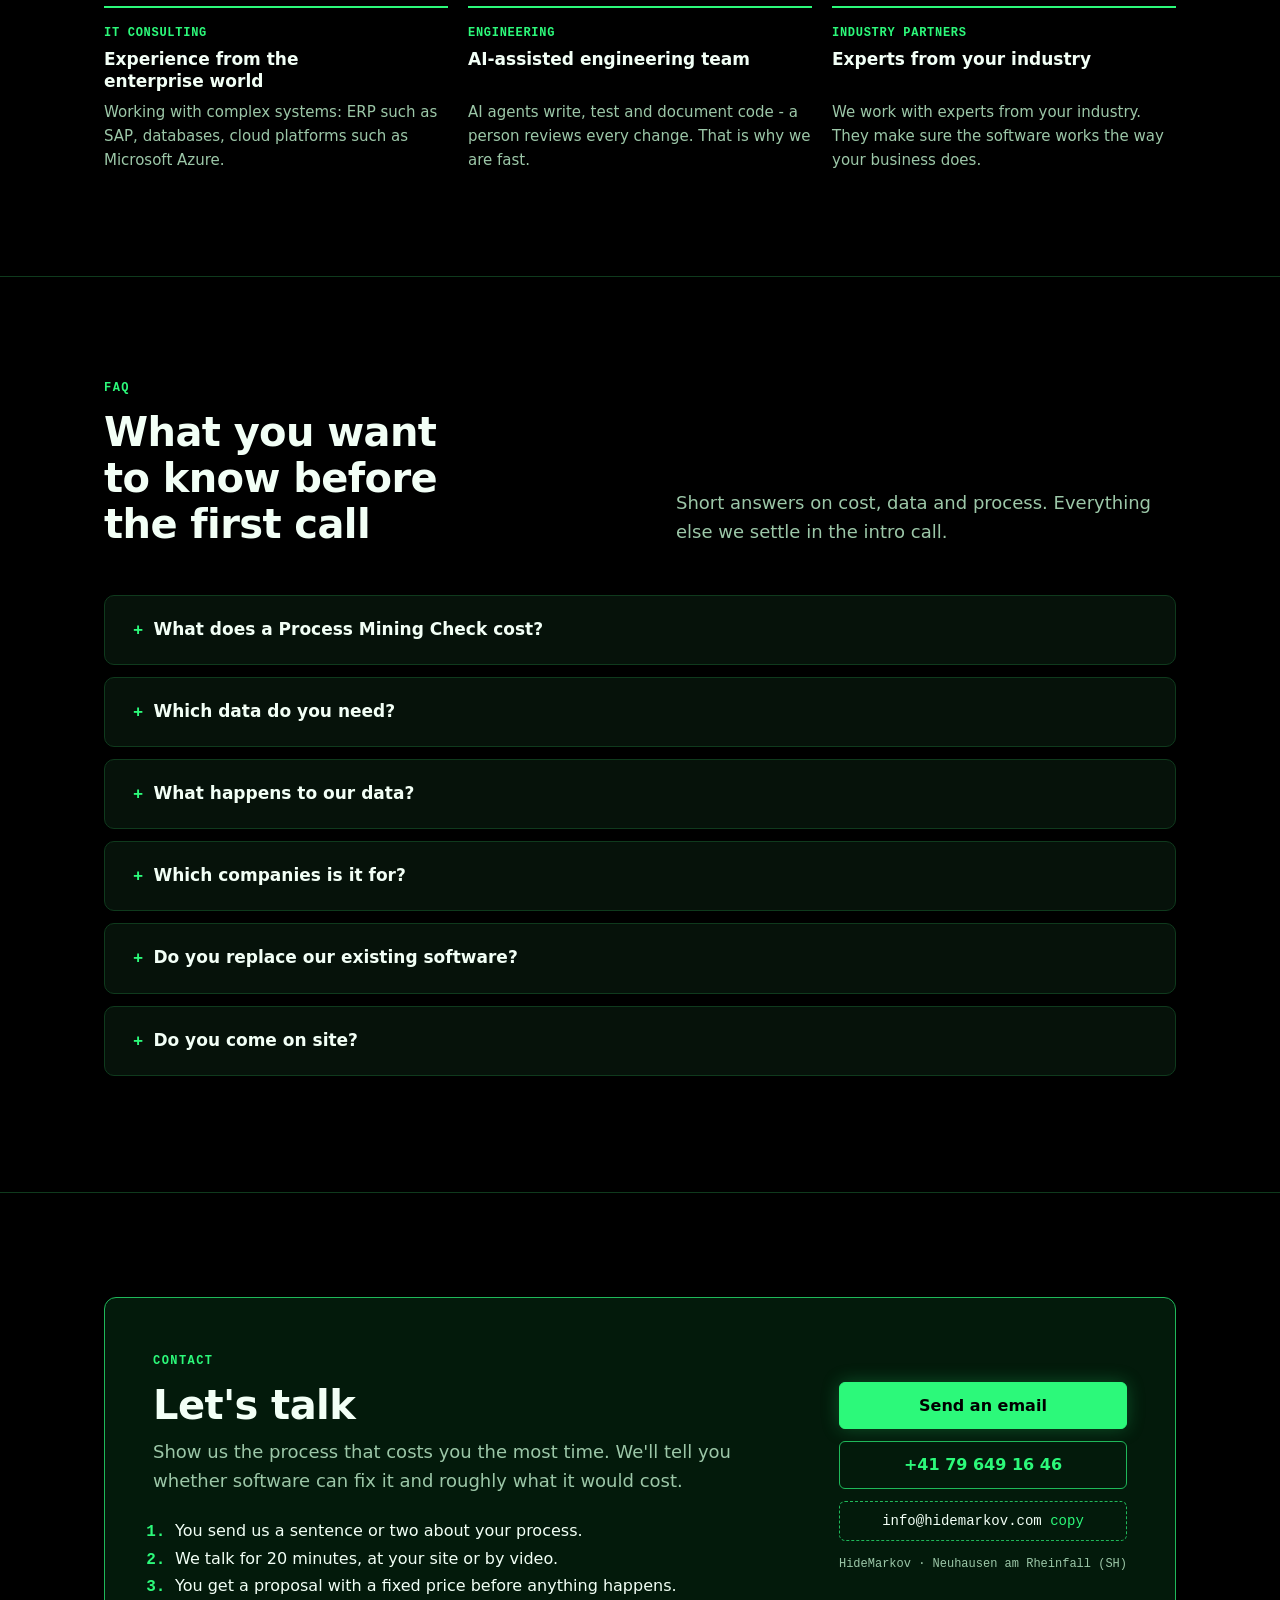
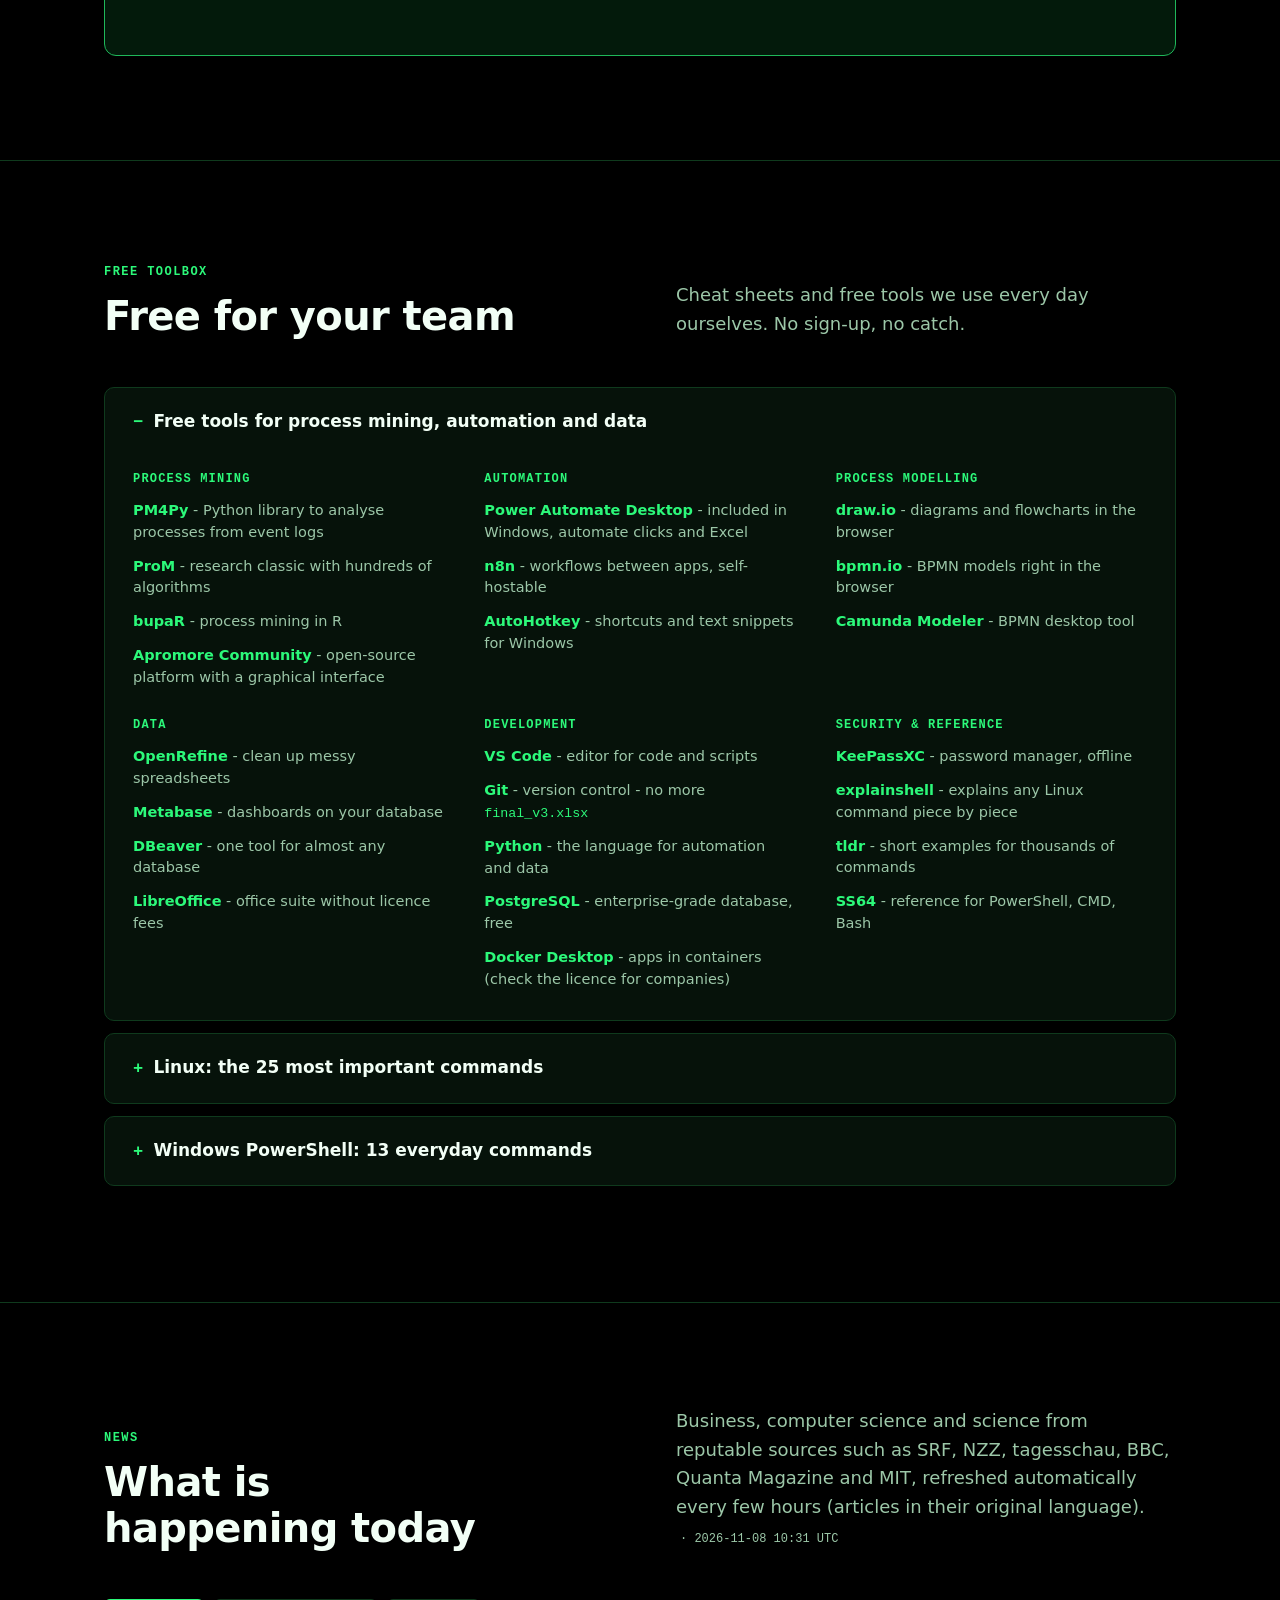
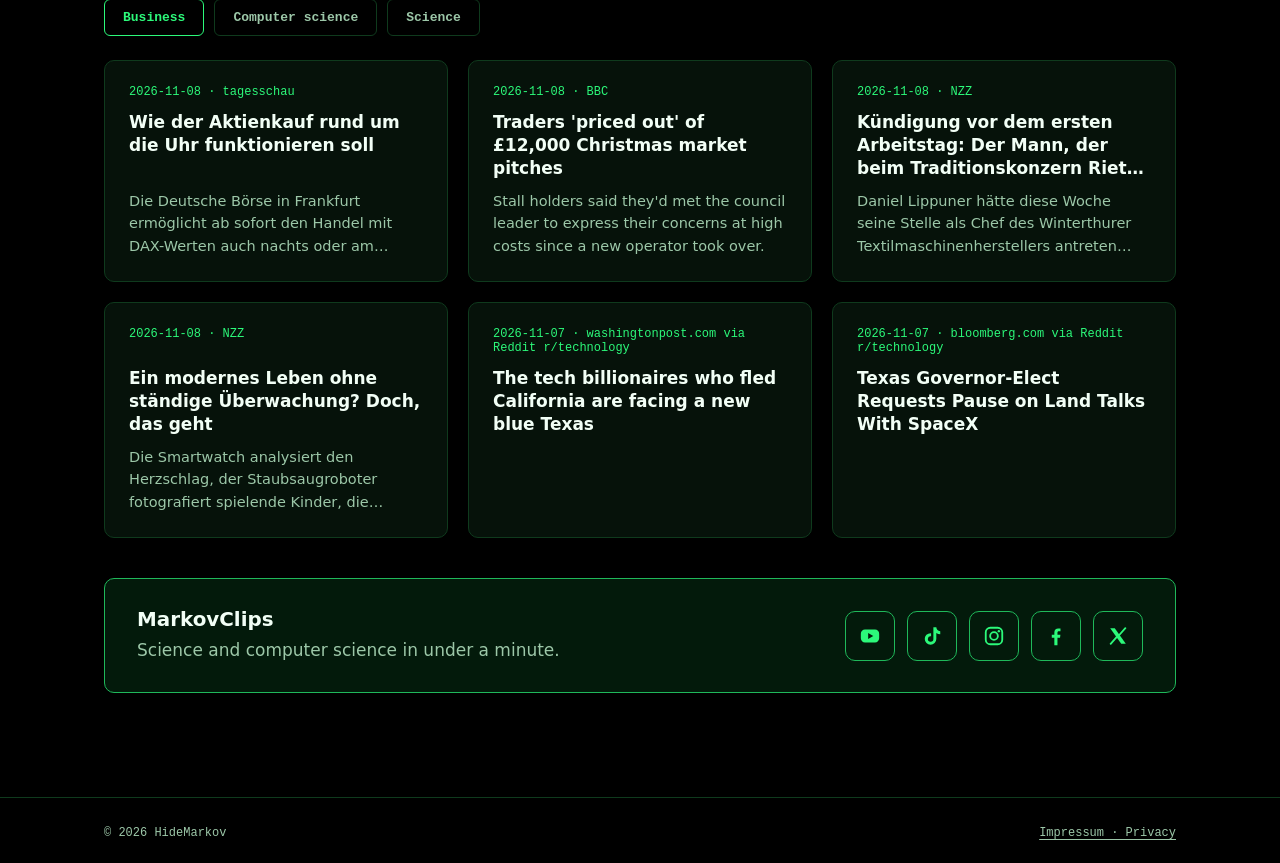
==== commit f4bb7100: "EN: new page structure (about us, news tabs)" ====
--- a/en/index.html
+++ b/en/index.html
@@ -161,6 +161,11 @@
   .toolgroup ul { list-style: none; padding: 0; margin: 0; }
   .toolgroup li { padding: 6px 0; color: var(--muted); font-size: 14.5px; line-height: 1.5; }
   .toolgroup a { font-weight: 600; text-decoration: none; }
+  .tabs { display: flex; flex-wrap: wrap; gap: 10px; margin: 0 0 24px; }
+  .tabs button { background: transparent; color: var(--muted); border: 1px solid var(--line); border-radius: 6px; padding: 10px 18px; font: 600 13px var(--mono); cursor: pointer; transition: border-color .2s, box-shadow .2s, color .2s; }
+  .tabs button:hover, .tabs button:focus-visible { border-color: var(--green-dim); color: var(--text); box-shadow: 0 0 18px rgba(44,249,122,.15); }
+  .tabs button[aria-selected="true"] { border-color: var(--green); color: var(--green); }
+  .news[hidden] { display: none; }
   .news { display: grid; grid-template-columns: repeat(3, 1fr); gap: 20px; }
   @media (max-width: 900px) { .news { grid-template-columns: 1fr; } }
   .news a.item { display: flex; flex-direction: column; background: var(--card); border: 1px solid var(--line); border-radius: 10px; padding: 24px; text-decoration: none; color: var(--text); transition: border-color .2s, box-shadow .2s; }
@@ -247,10 +252,10 @@
     <nav>
       <div class="navlinks" id="navlinks">
         <a href="#leistungen">Services</a>
+        <a href="#einstieg">Process Mining Check</a>
         <a href="#kaliber">Kaliber</a>
-        <a href="#warum">Why us</a>
-        <a href="#werkzeuge">Free tools</a>
-        <a href="#nachrichten">News</a>
+        <a href="#ueber-uns">About us</a>
+        <a href="#werkzeuge">Tools &amp; News</a>
         <a href="#kontakt">Contact</a>
       </div>
       <div class="lang" role="group" aria-label="Sprache / Language">
@@ -331,24 +336,11 @@
           <p>Where standard software doesn't fit, we build your own application - web, database, integrations. Just like Kaliber for scaffolding.</p>
         </div>
       </div>
-    </div>
-  </section>
-
-  <section id="spiel">
-    <div class="wrap">
-      <div class="head">
-        <div>
-          <div class="kicker">Mini game</div>
-          <h2>Find the hidden process.</h2>
-        </div>
-        <p class="lead">
-        
-        One minute of process mining to try out: you read an event log, guess the flow, and at the end you see how PM4Py discovers it automatically.
-      </p>
-      </div>
-      <div class="game-frame">
-        <iframe id="hm-game" title="Process Mining Mini-Spiel / mini game" loading="lazy"></iframe>
-        <noscript><p class="lead"><a href="/game/">Process Mining Mini-Spiel / mini game</a></p></noscript>
+      <div class="sub">How we work</div>
+      <div class="grid">
+        <div class="card"><div class="tag">SOFTWARE</div><h3>Your own software, not Excel chaos</h3><p>Your process as an application that calculates exactly the way you do. No licence bundle you only half use.</p></div>
+        <div class="card"><div class="tag">DATA</div><h3>Your data stays yours</h3><p>Your own isolated instance. We run Process Mining Checks on our own computer in Switzerland; Kaliber runs on servers in Germany. Full export any time. No lock-in to a big vendor.</p></div>
+        <div class="card"><div class="tag">SPEED</div><h3>Running fast, handed over cleanly</h3><p>An early version you test yourself, then weekly improvements. With manuals so you stay independent.</p></div>
       </div>
     </div>
   </section>
@@ -375,6 +367,25 @@
     </div>
   </section>
 
+  <section id="spiel">
+    <div class="wrap">
+      <div class="head">
+        <div>
+          <div class="kicker">Mini game</div>
+          <h2>Find the hidden process.</h2>
+        </div>
+        <p class="lead">
+        
+        One minute of process mining to try out: you read an event log, guess the flow, and at the end you see how PM4Py discovers it automatically.
+      </p>
+      </div>
+      <div class="game-frame">
+        <iframe id="hm-game" title="Process Mining Mini-Spiel / mini game" loading="lazy"></iframe>
+        <noscript><p class="lead"><a href="/game/">Process Mining Mini-Spiel / mini game</a></p></noscript>
+      </div>
+    </div>
+  </section>
+
   <section id="kaliber">
     <div class="wrap feature">
       <div>
@@ -397,21 +408,14 @@
     </div>
   </section>
 
-  <section id="warum">
+  <section id="ueber-uns">
     <div class="wrap">
       <div class="head">
         <div>
-          <div class="kicker">Why HideMarkov</div>
+          <div class="kicker">About us</div>
           <h2>Enterprise experience. <span class="g">SME speed.</span></h2>
         </div>
-        <p class="lead">We come from the IT landscapes of banks, insurers and aviation. That is where we learned how the big players analyse their processes, automate them and build their systems. We do exactly that for SMEs - without the enterprise budget and without the enterprise pace.</p>
-      </div>
-      <div class="grid">
-        <div class="card"><div class="tag">SOFTWARE</div><h3>Your own software, not Excel chaos</h3><p>Your process as an application that calculates exactly the way you do. No licence bundle you only half use.</p></div>
-        <div class="card"><div class="tag">DATA</div><h3>Your data stays yours</h3><p>Your own isolated instance. We run Process Mining Checks on our own computer in Switzerland; Kaliber runs on servers in Germany. Full export any time. No lock-in to a big vendor.</p></div>
-        <div class="card"><div class="tag">SPEED</div><h3>Running fast, handed over cleanly</h3><p>An early version you test yourself, then weekly improvements. With manuals so you stay independent.</p></div>
-      </div>
-      <div class="sub">Who is behind it</div>
+      </div>
       <div class="founder">
         <img src="/sebastian-kustosz.jpg" width="600" height="750" loading="lazy" alt="Sebastian Kustosz, HideMarkov">
         <div>
@@ -424,6 +428,7 @@
           <p>One point of contact from analysis to finished solution, and a fixed price before work begins. I speak German, English and Polish.</p>
         </div>
       </div>
+      <div class="sub">Who I work with</div>
       <div class="team">
         <div class="member"><div class="tag">IT CONSULTING</div><h3>Experience from the enterprise world</h3><p>Working with complex systems: ERP such as SAP, databases, cloud platforms such as Microsoft Azure.</p></div>
         <div class="member"><div class="tag">ENGINEERING</div><h3>AI-assisted engineering team</h3><p>AI agents write, test and document code - a person reviews every change. That is why we are fast.</p></div>
@@ -502,37 +507,18 @@
       <div class="head">
         <div>
           <div class="kicker">News</div>
-          <h2>Business and technology today</h2>
-        </div>
-        <p class="lead">Headlines from SRF, NZZ, tagesschau, BBC and DW, plus the most-read links to reputable outlets on Reddit - refreshed automatically every few hours (articles in their original language). <span class="upd" data-upd></span></p>
-      </div>
-      <div class="news" id="news-news"><p class="muted">Loading news …</p></div>
-    </div>
-  </section>
-
-  <section id="informatik">
-    <div class="wrap">
-      <div class="head">
-        <div>
-          <div class="kicker">Computer science</div>
-          <h2>What's new in computer science</h2>
-        </div>
-        <p class="lead">AI, software, security and algorithms - refreshed automatically every few hours. <span class="upd" data-upd></span></p>
-      </div>
-      <div class="news" id="news-cs"><p class="muted">Loading news …</p></div>
-    </div>
-  </section>
-
-  <section id="wissenschaft">
-    <div class="wrap">
-      <div class="head">
-        <div>
-          <div class="kicker">Science</div>
-          <h2>What's new in science</h2>
-        </div>
-        <p class="lead">Physics, mathematics, biology and space - refreshed automatically every few hours. <span class="upd" data-upd></span></p>
-      </div>
-      <div class="news" id="news-science"><p class="muted">Loading news …</p></div>
+          <h2>What is happening today</h2>
+        </div>
+        <p class="lead">Business, computer science and science from reputable sources such as SRF, NZZ, tagesschau, BBC, Quanta Magazine and MIT, refreshed automatically every few hours (articles in their original language). <span class="upd" data-upd></span></p>
+      </div>
+      <div class="tabs" role="tablist" aria-label="Nachrichten / News">
+        <button type="button" role="tab" id="tab-news-news" aria-controls="news-news" aria-selected="true">Business</button>
+        <button type="button" role="tab" id="tab-news-cs" aria-controls="news-cs" aria-selected="false">Computer science</button>
+        <button type="button" role="tab" id="tab-news-science" aria-controls="news-science" aria-selected="false">Science</button>
+      </div>
+      <div class="news" id="news-news" role="tabpanel" aria-labelledby="tab-news-news"><p class="muted">Loading news …</p></div>
+      <div class="news" id="news-cs" role="tabpanel" aria-labelledby="tab-news-cs" hidden><p class="muted">Loading news …</p></div>
+      <div class="news" id="news-science" role="tabpanel" aria-labelledby="tab-news-science" hidden><p class="muted">Loading news …</p></div>
       <div class="clips">
         <div>
           <h3>MarkovClips</h3>
@@ -603,6 +589,14 @@
     });
     document.querySelectorAll('.navlinks a').forEach(function (a) {
       a.addEventListener('click', function () { header.classList.remove('open'); menu.setAttribute('aria-expanded', 'false'); menu.textContent = '☰'; });
+    });
+
+    // News tabs: one list visible at a time
+    var tabs = document.querySelectorAll('.tabs [role="tab"]');
+    tabs.forEach(function (t) {
+      t.addEventListener('click', function () {
+        tabs.forEach(function (o) { var on = o === t; o.setAttribute('aria-selected', String(on)); document.getElementById(o.getAttribute('aria-controls')).hidden = !on; });
+      });
     });
 
     // News feeds from news.json (refreshed by a GitHub job; same origin, no third-party requests)
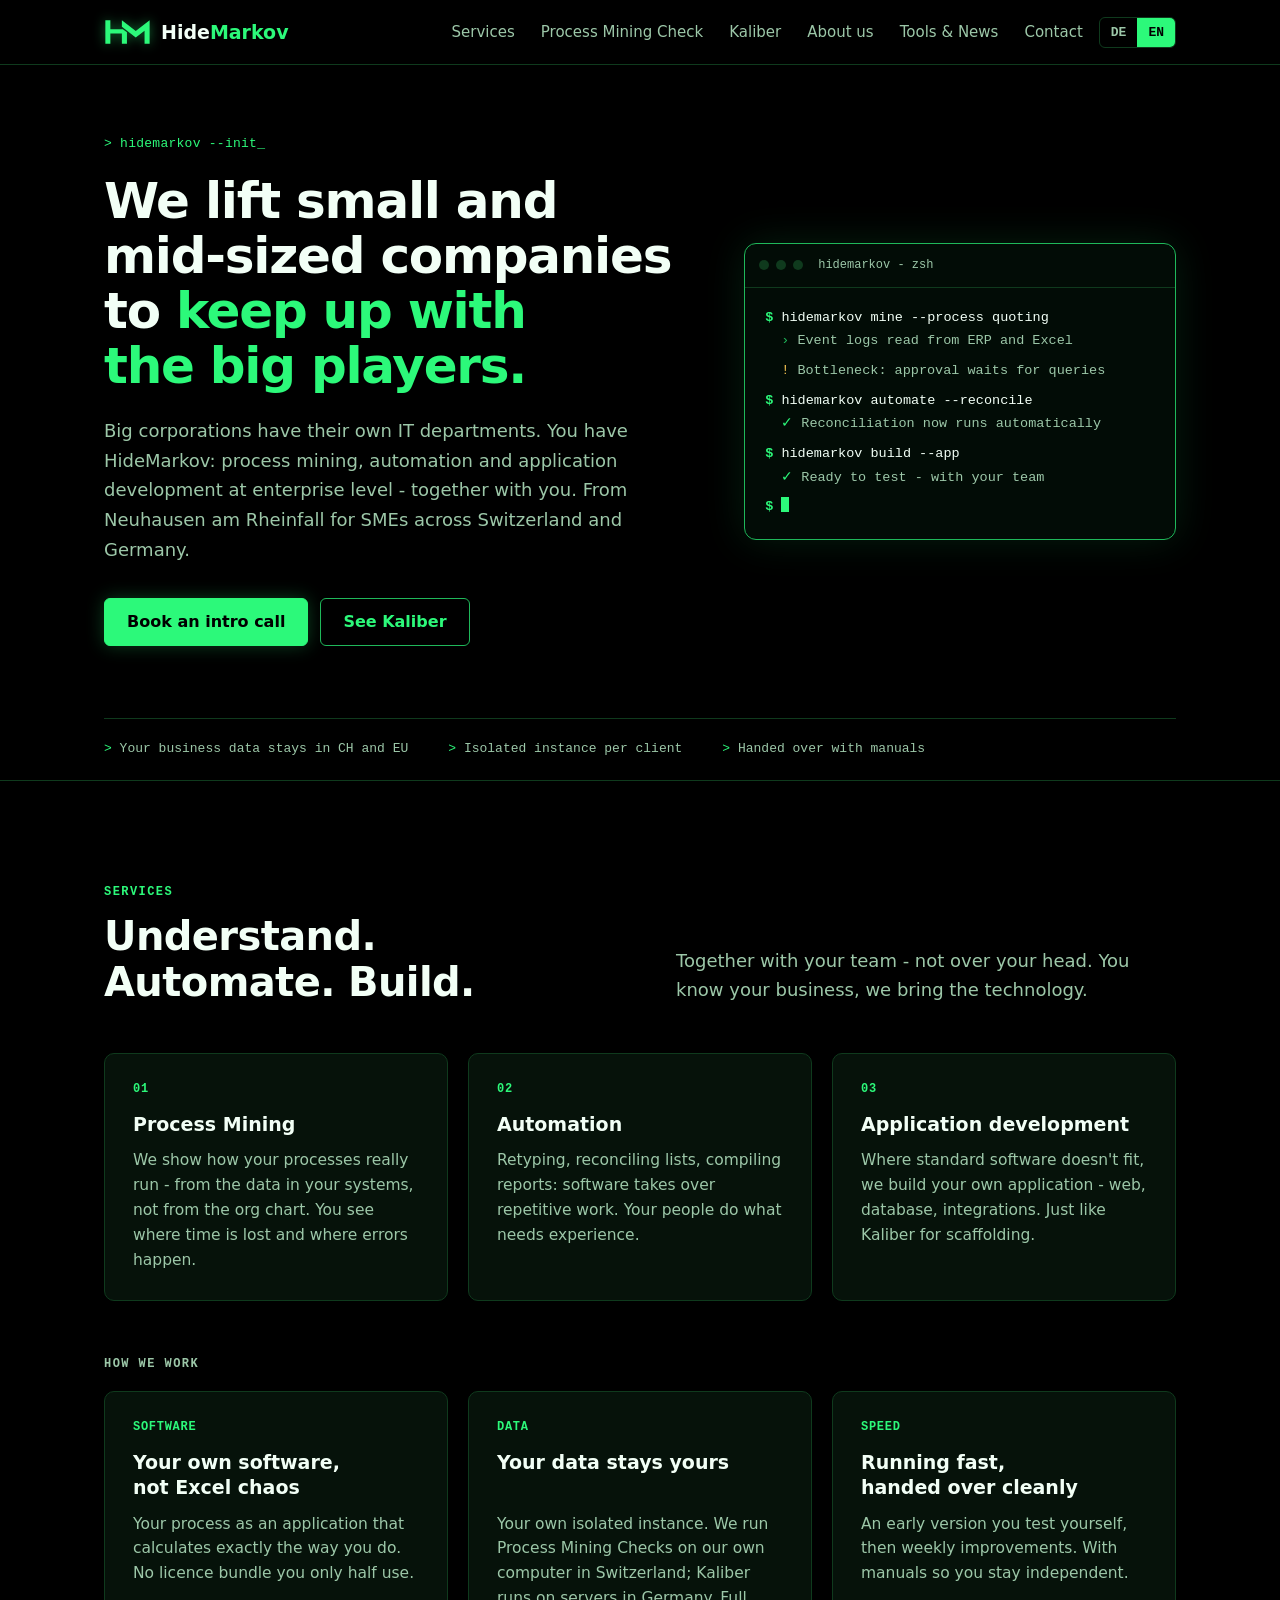
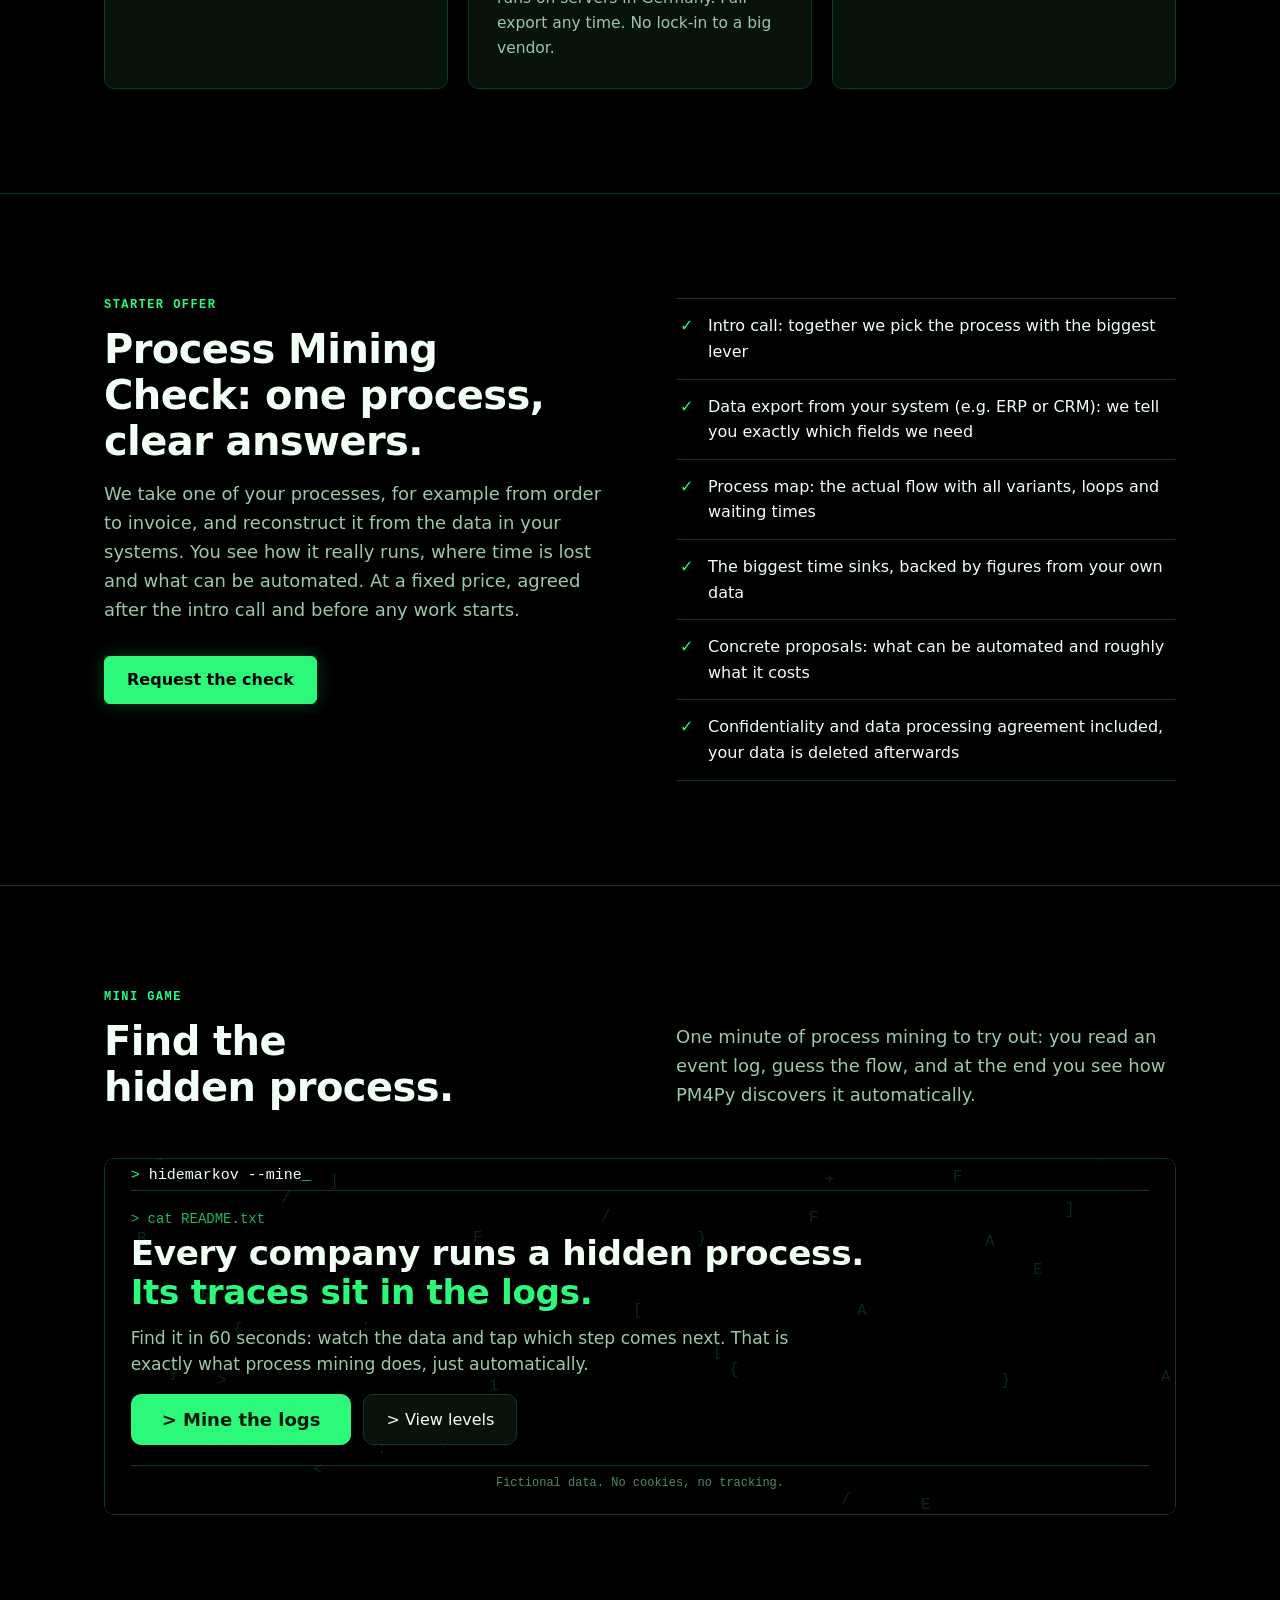
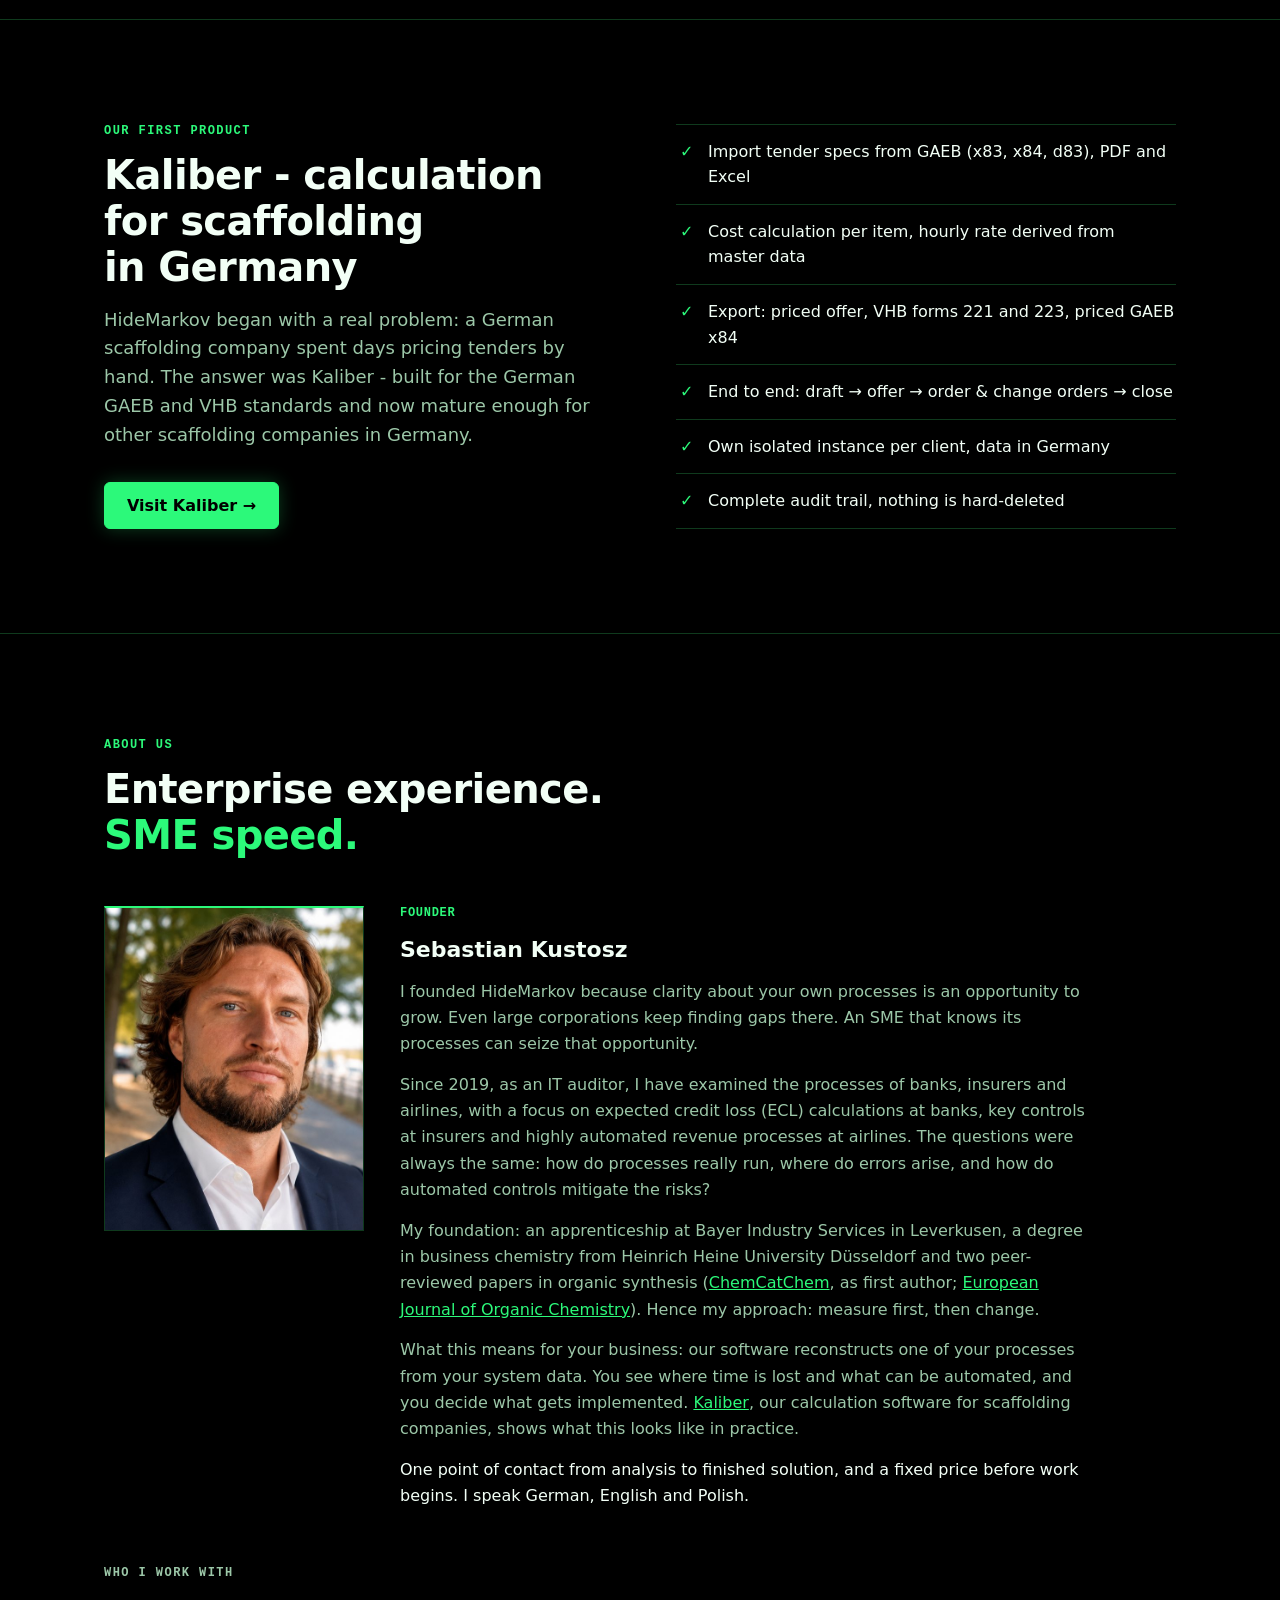
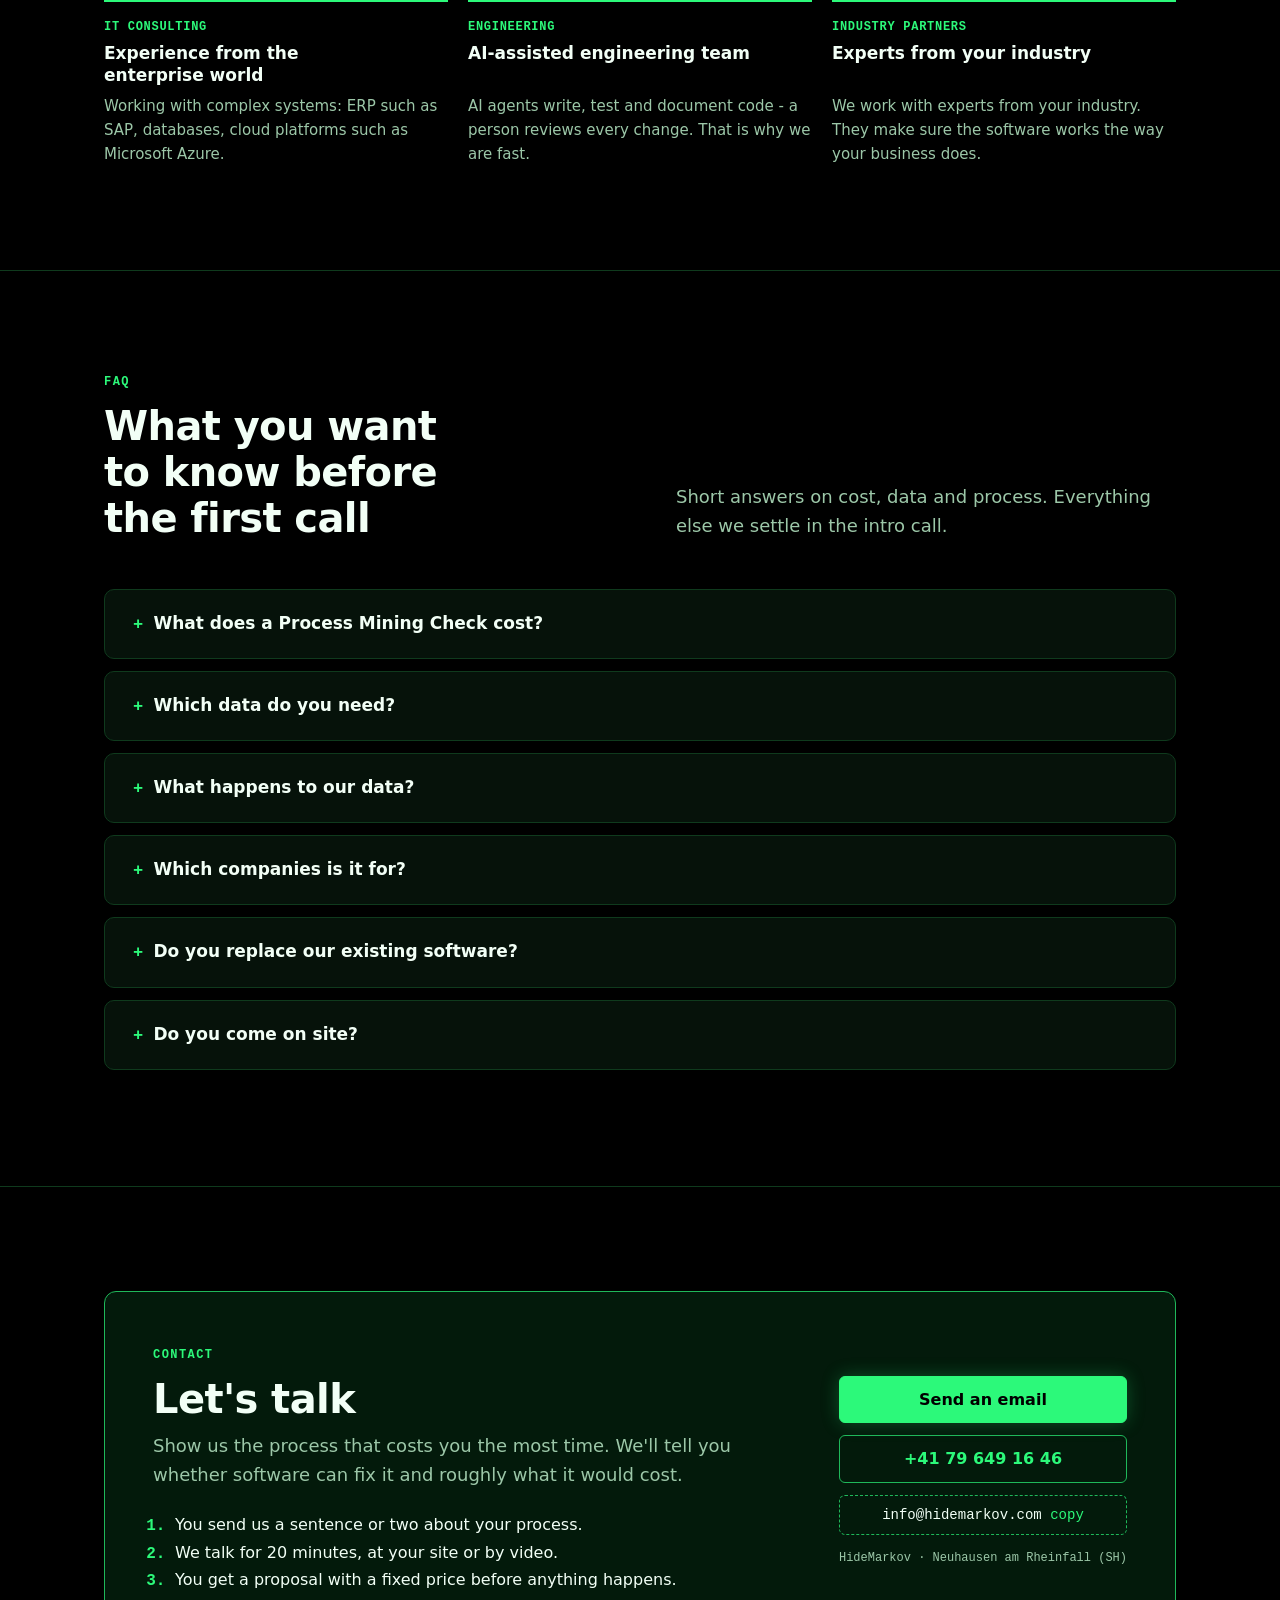
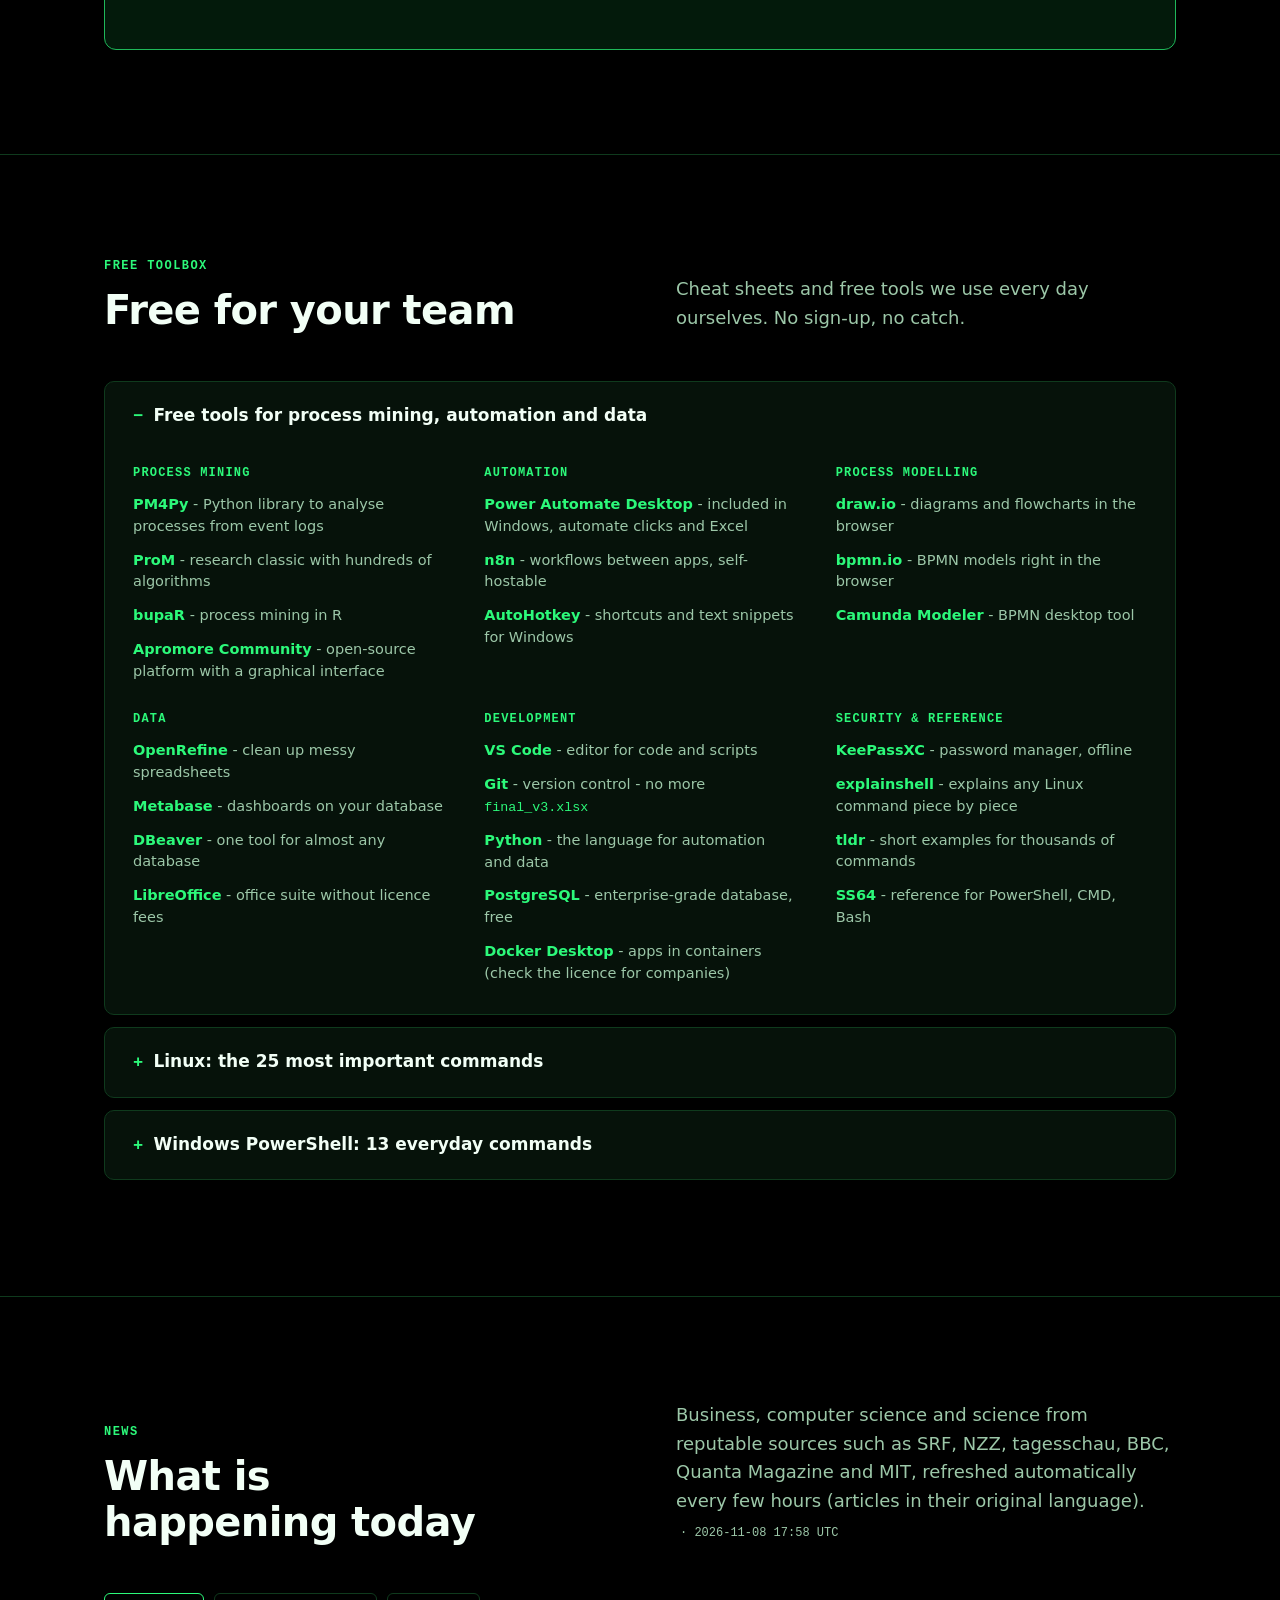
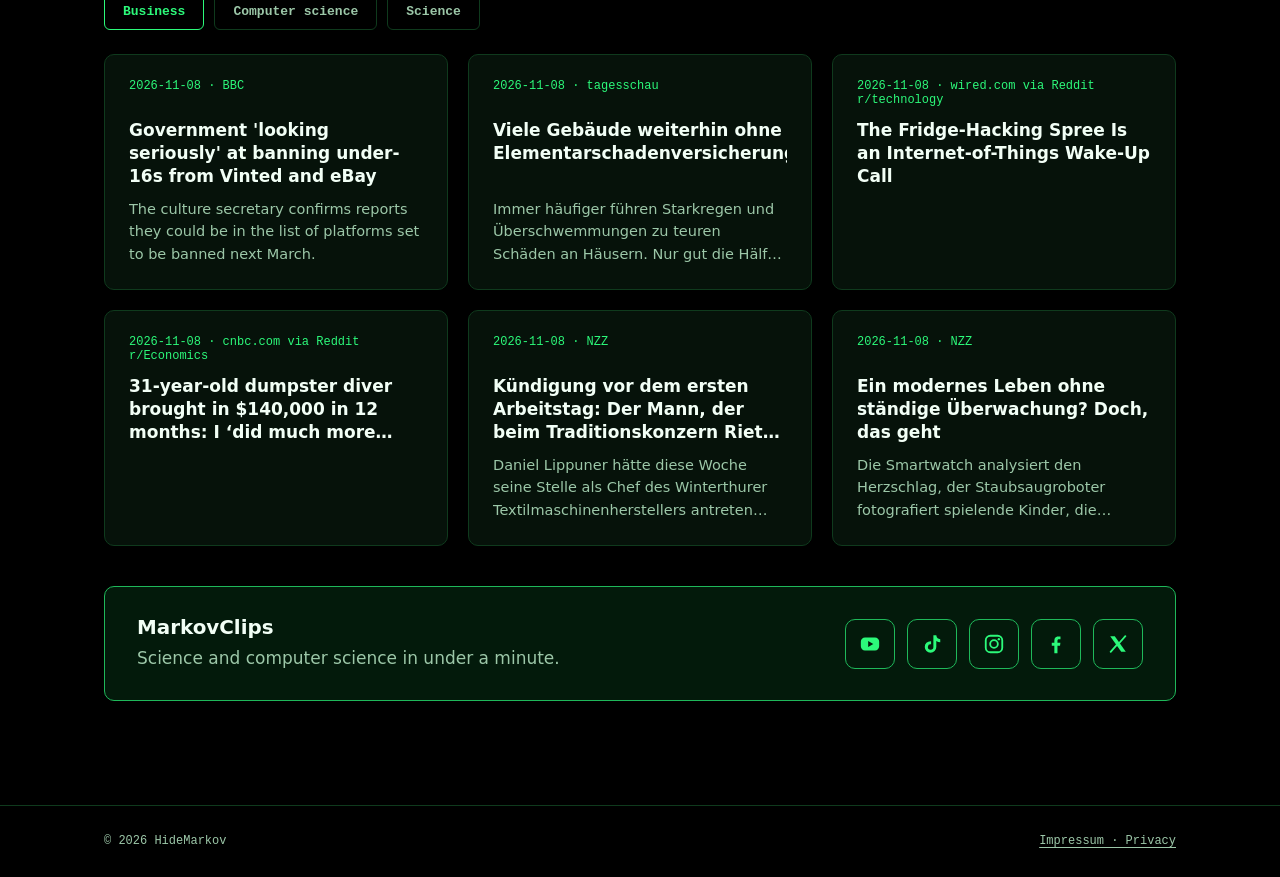
==== commit 2a9f11f4: "Founder section: left-aligned text, no auto hyphenation (EN)" ====
--- a/en/index.html
+++ b/en/index.html
@@ -188,7 +188,7 @@
   .founder { display: grid; grid-template-columns: 260px 1fr; gap: 36px; align-items: start; margin-bottom: 48px; }
   .founder img { display: block; width: 100%; height: auto; border: 1px solid var(--line); border-top: 2px solid var(--green); }
   .founder h3 { margin: 0 0 14px; font-size: 22px; }
-  .founder p { margin: 0 0 14px; color: var(--muted); font-size: 16px; line-height: 1.65; max-width: 68ch; text-align: justify; -webkit-hyphens: auto; hyphens: auto; }
+  .founder p { margin: 0 0 14px; color: var(--muted); font-size: 16px; line-height: 1.65; max-width: 68ch; }
   .founder p:last-child { margin-bottom: 0; color: var(--text); }
   .founder a { color: var(--green); }
   @media (max-width: 700px) { .founder { grid-template-columns: 1fr; gap: 22px; } .founder img { max-width: 260px; } }
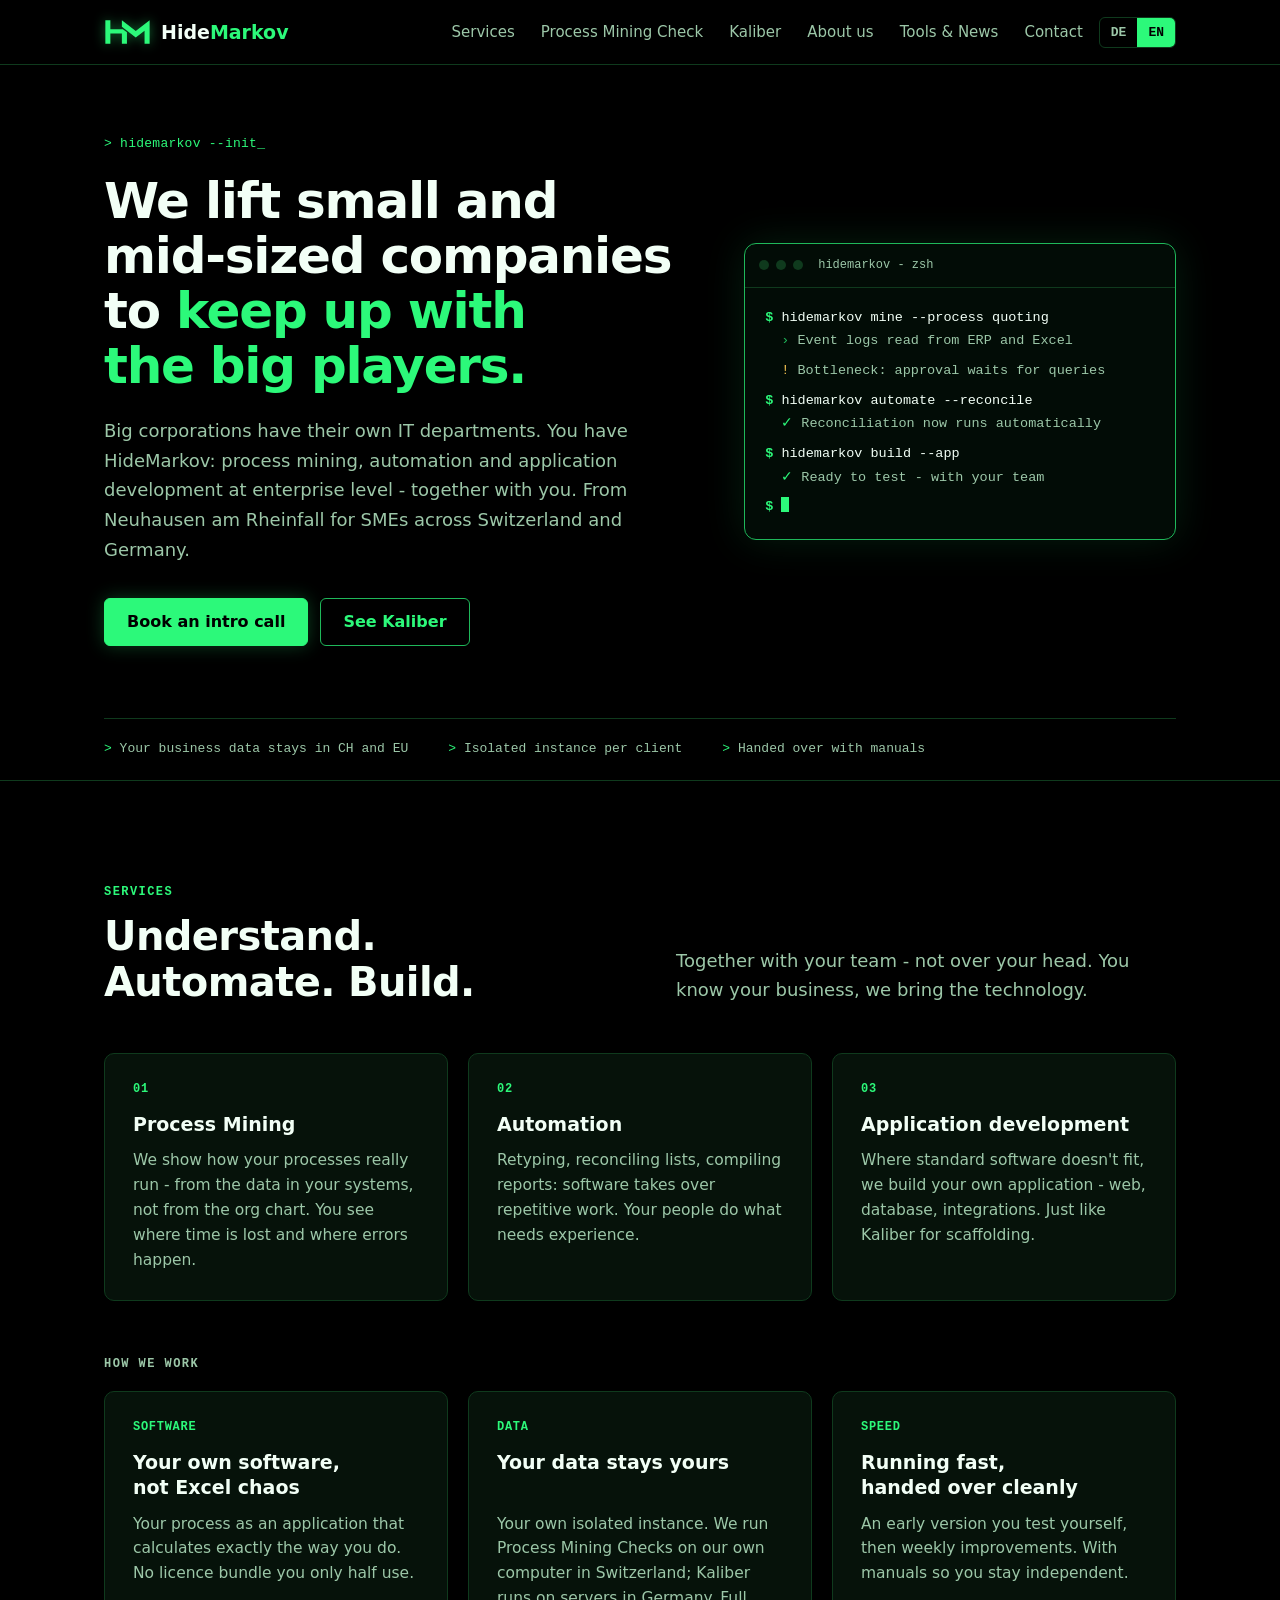
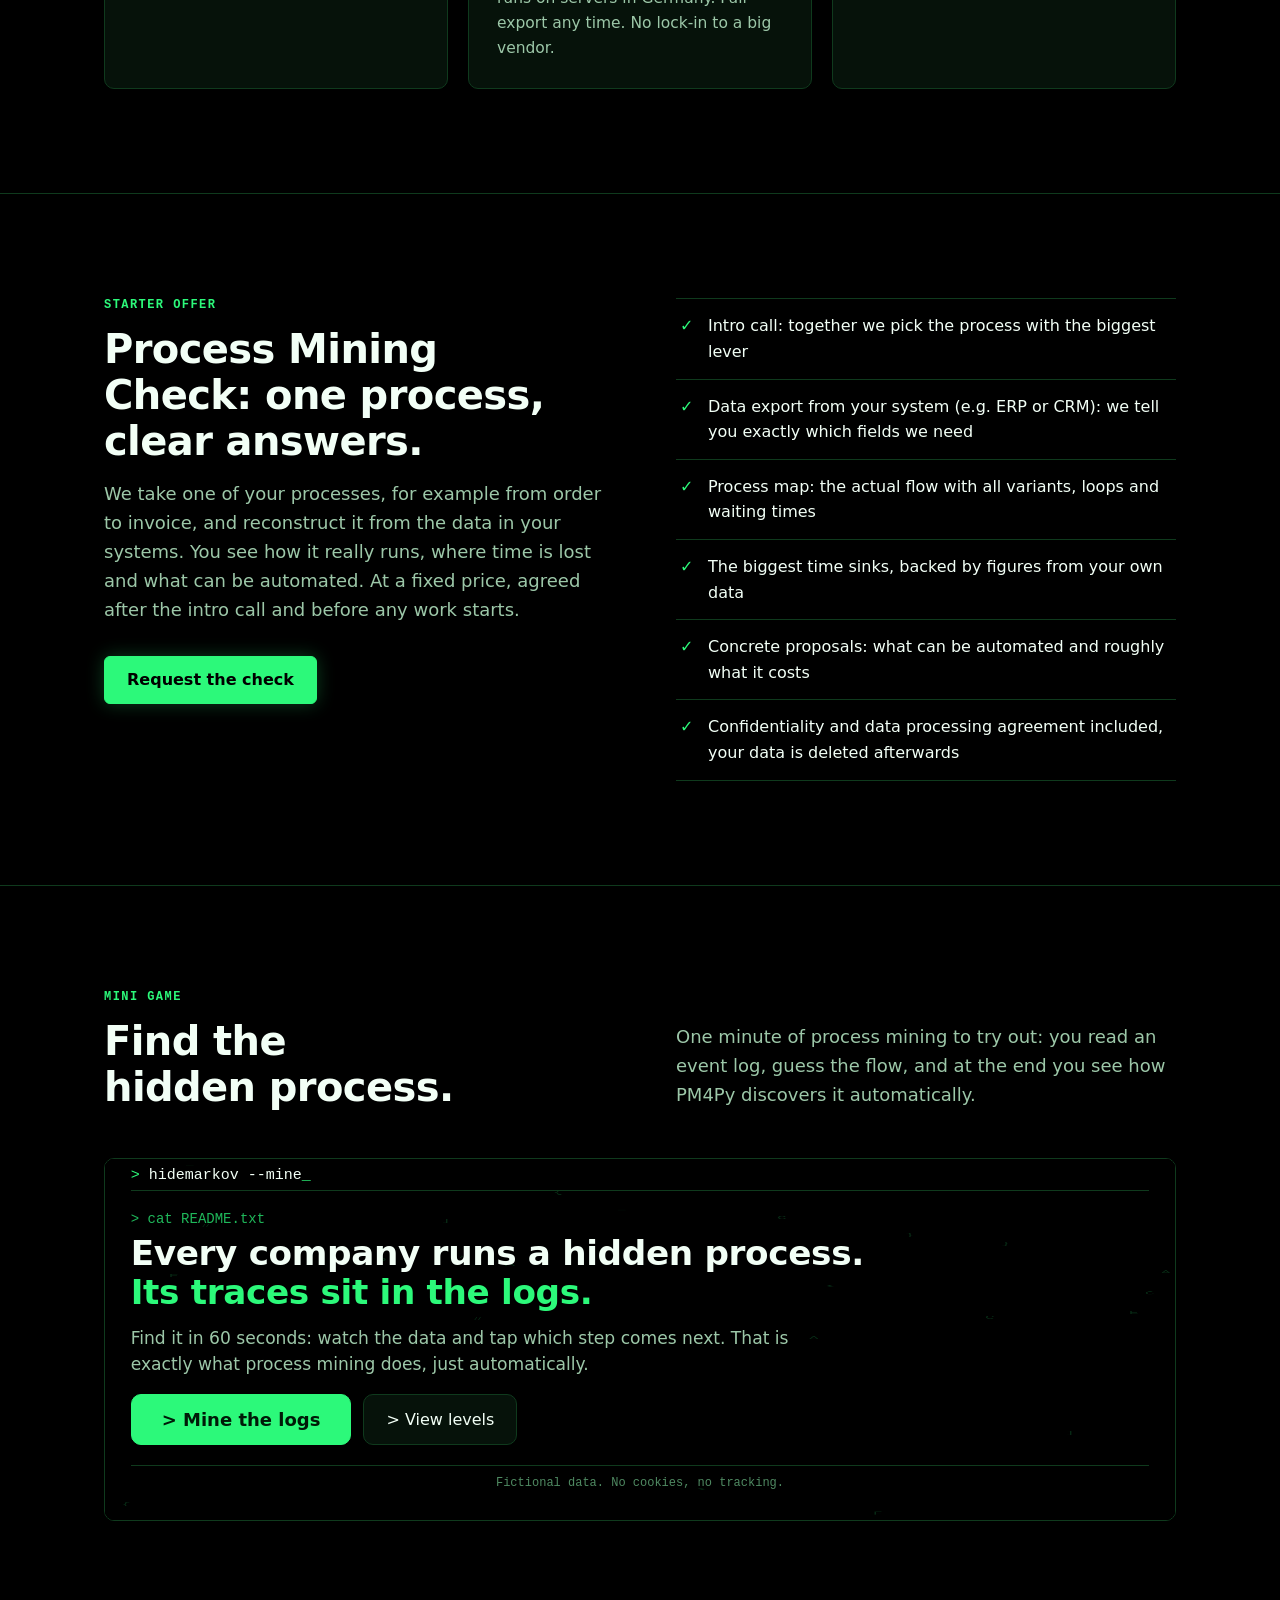
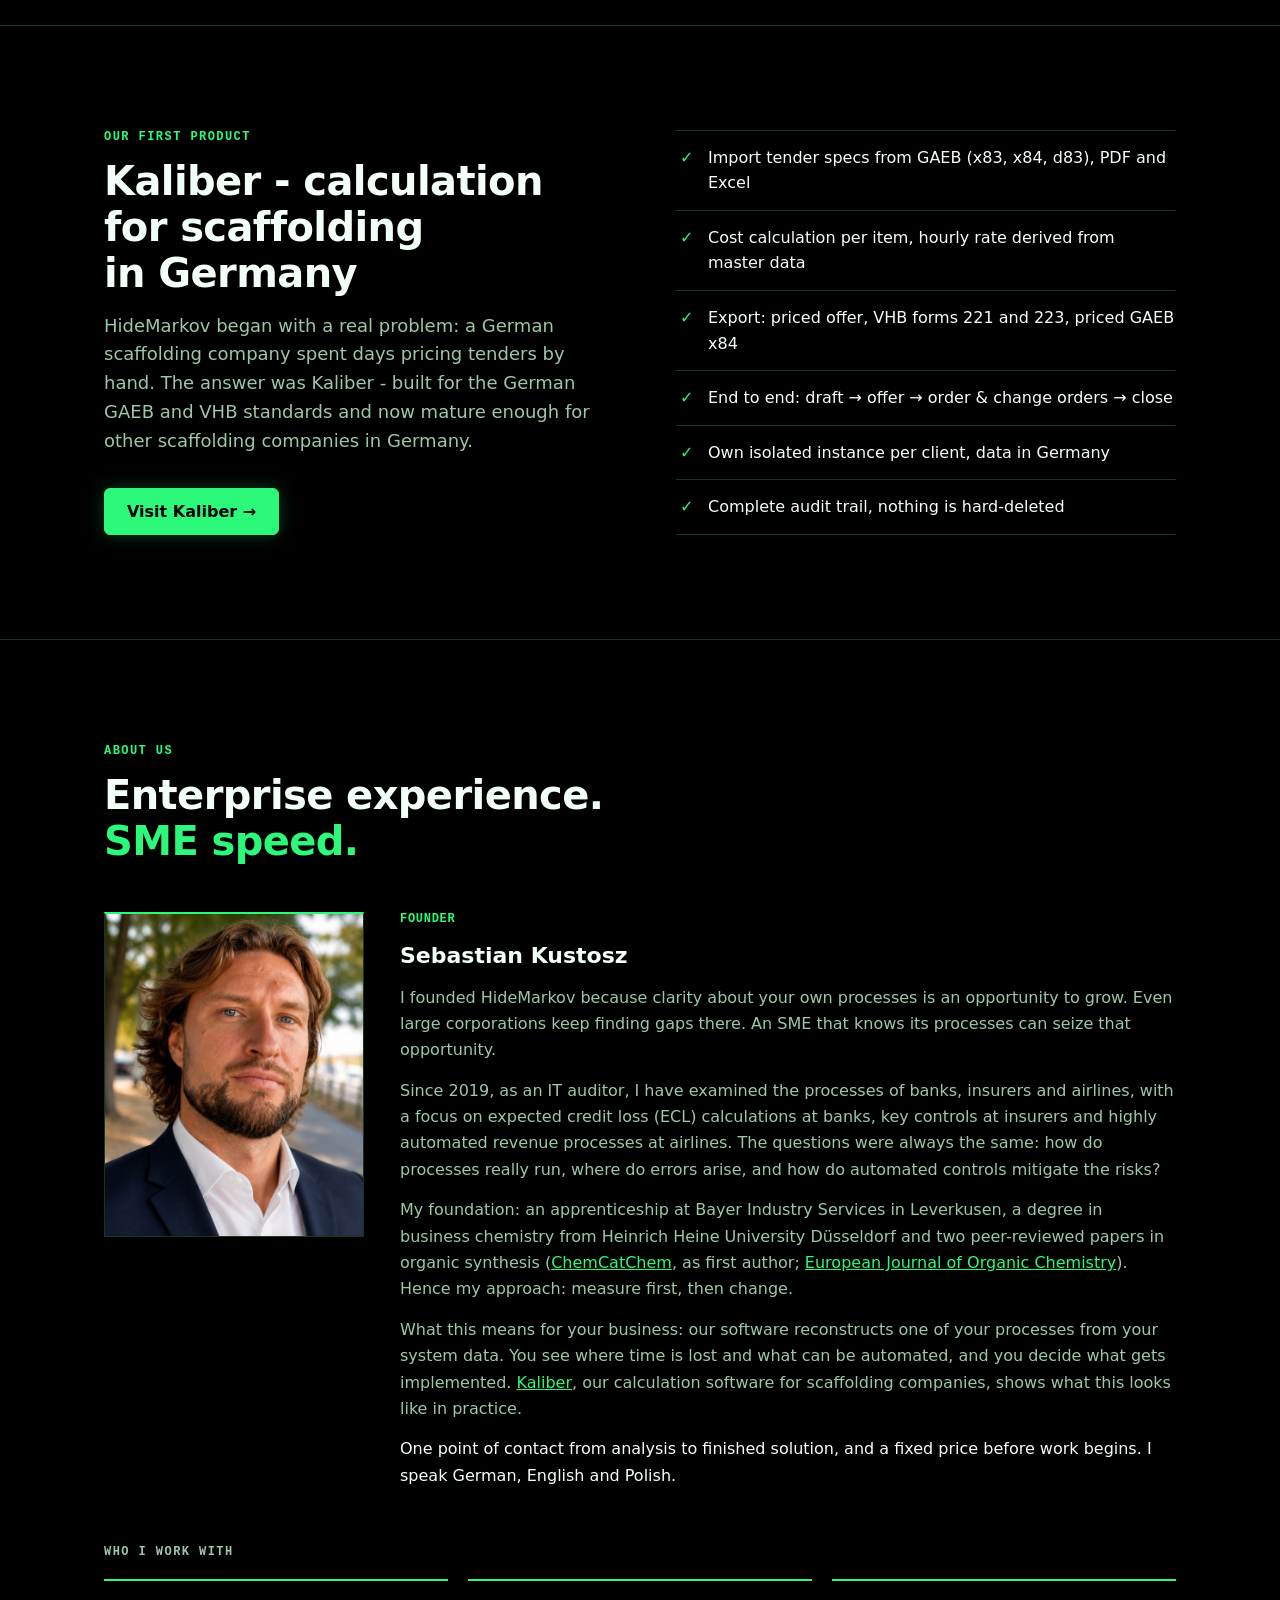
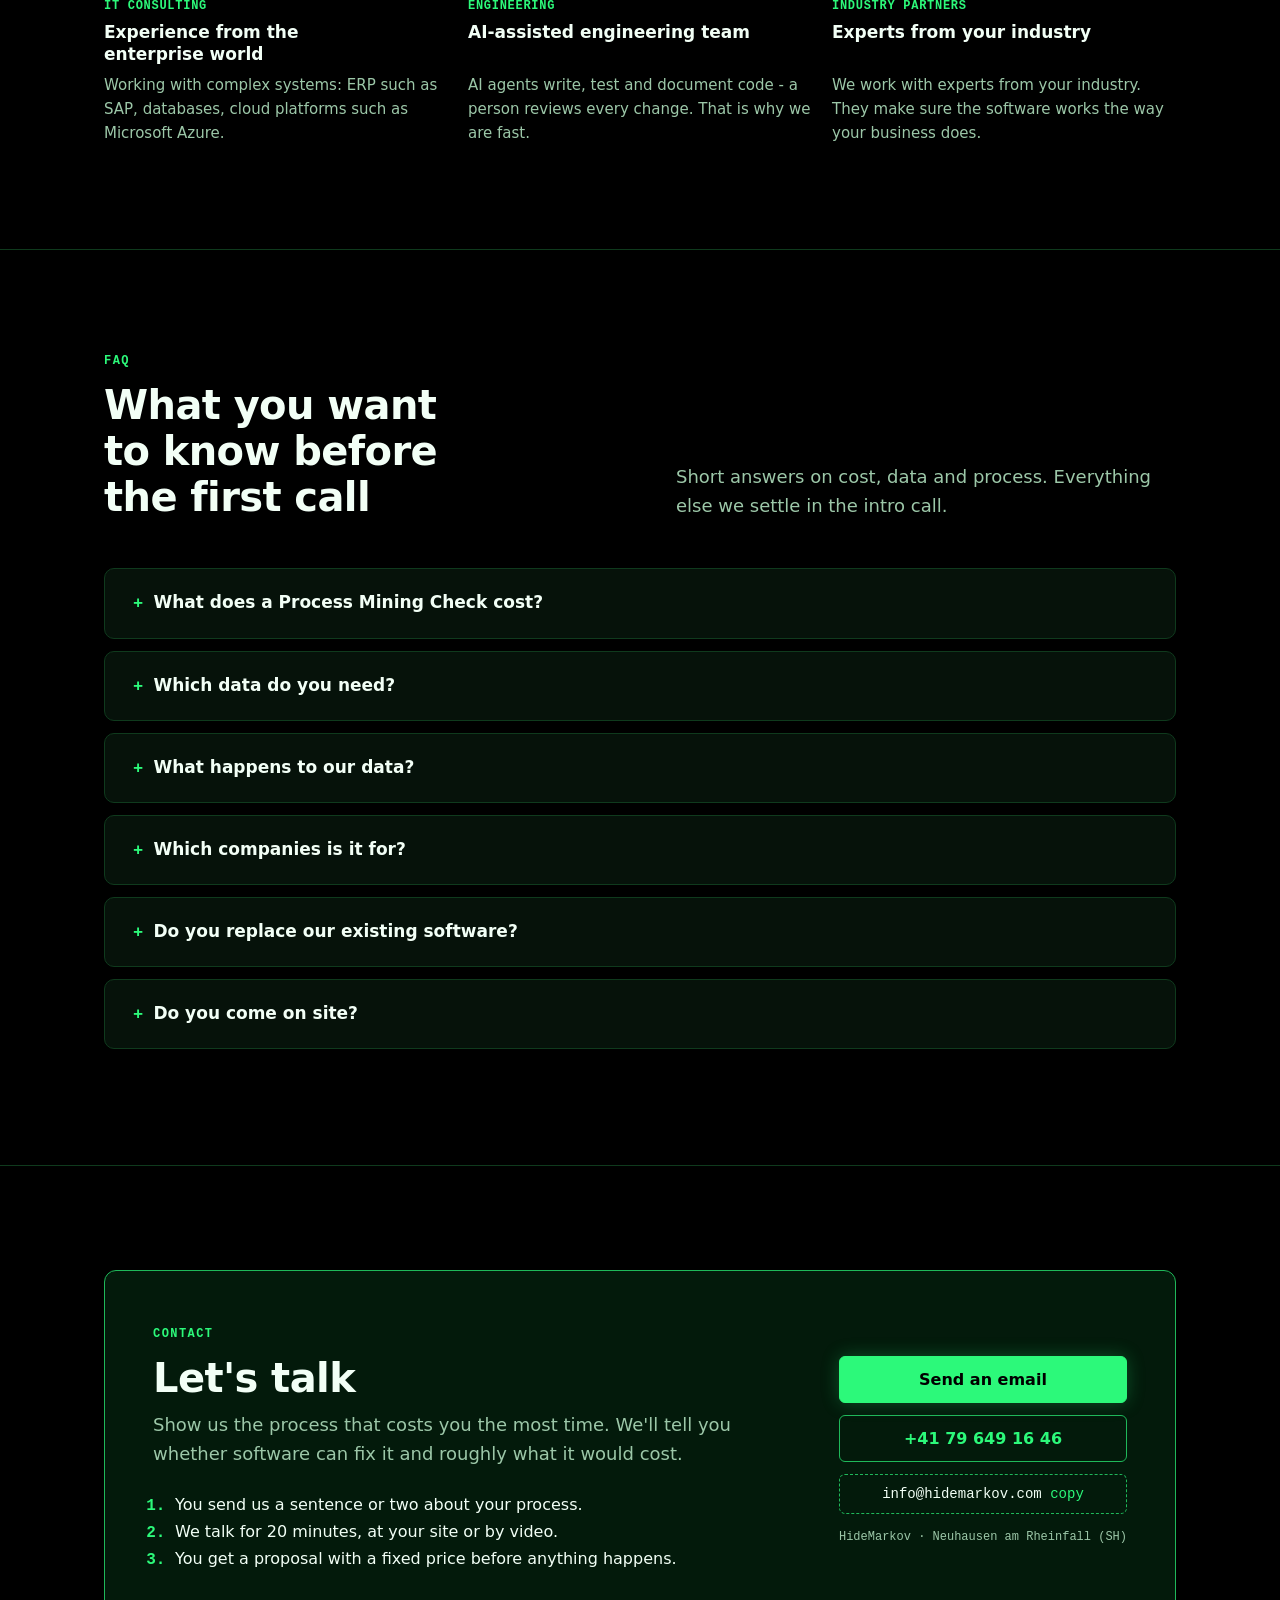
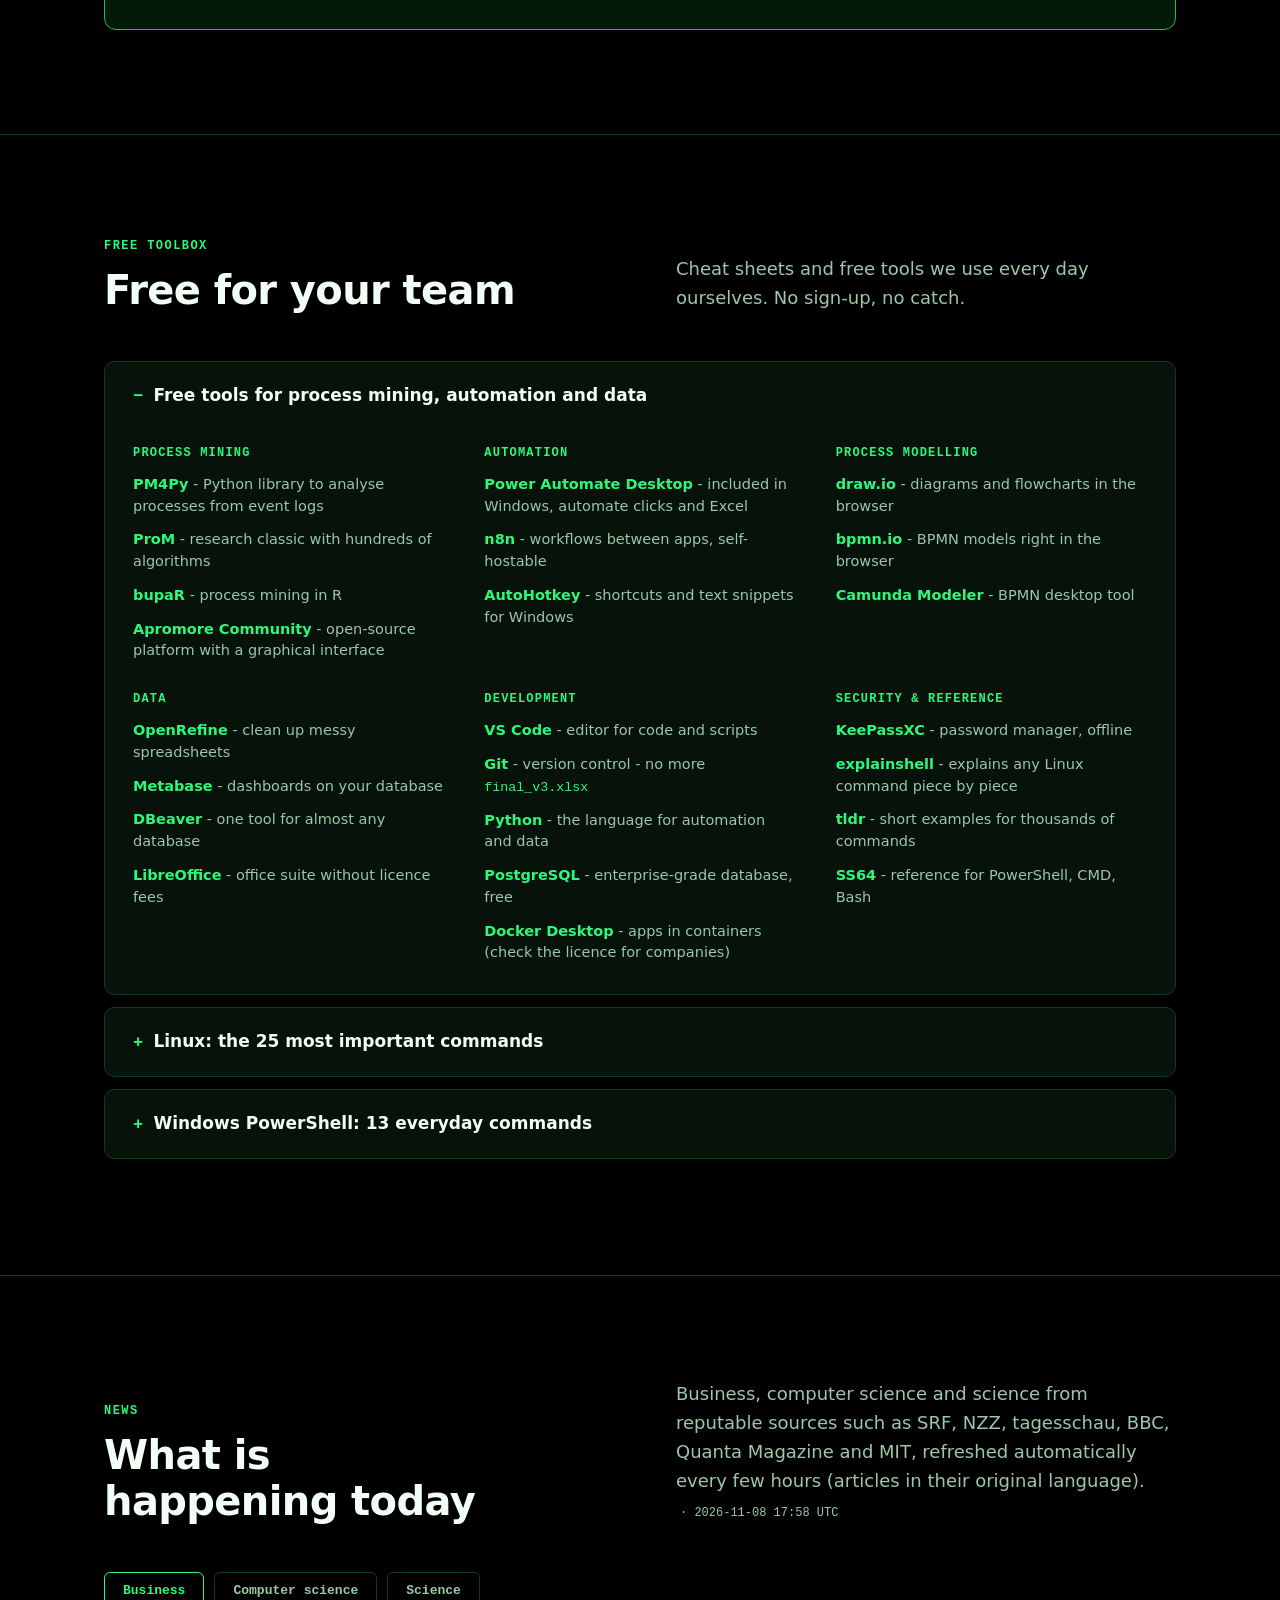
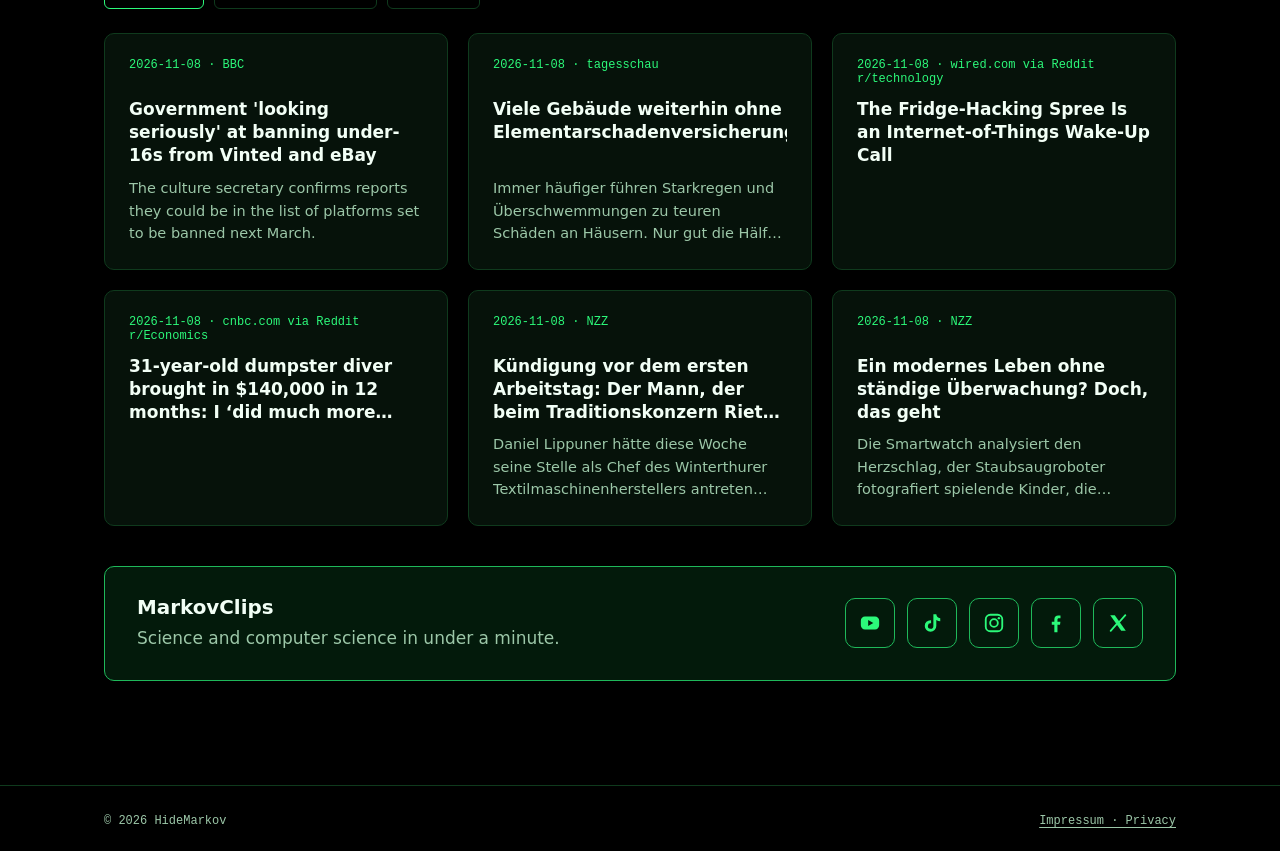
==== commit 78bc23bf: "Founder section: text runs to the right edge (EN)" ====
--- a/en/index.html
+++ b/en/index.html
@@ -188,7 +188,7 @@
   .founder { display: grid; grid-template-columns: 260px 1fr; gap: 36px; align-items: start; margin-bottom: 48px; }
   .founder img { display: block; width: 100%; height: auto; border: 1px solid var(--line); border-top: 2px solid var(--green); }
   .founder h3 { margin: 0 0 14px; font-size: 22px; }
-  .founder p { margin: 0 0 14px; color: var(--muted); font-size: 16px; line-height: 1.65; max-width: 68ch; }
+  .founder p { margin: 0 0 14px; color: var(--muted); font-size: 16px; line-height: 1.65; }
   .founder p:last-child { margin-bottom: 0; color: var(--text); }
   .founder a { color: var(--green); }
   @media (max-width: 700px) { .founder { grid-template-columns: 1fr; gap: 22px; } .founder img { max-width: 260px; } }
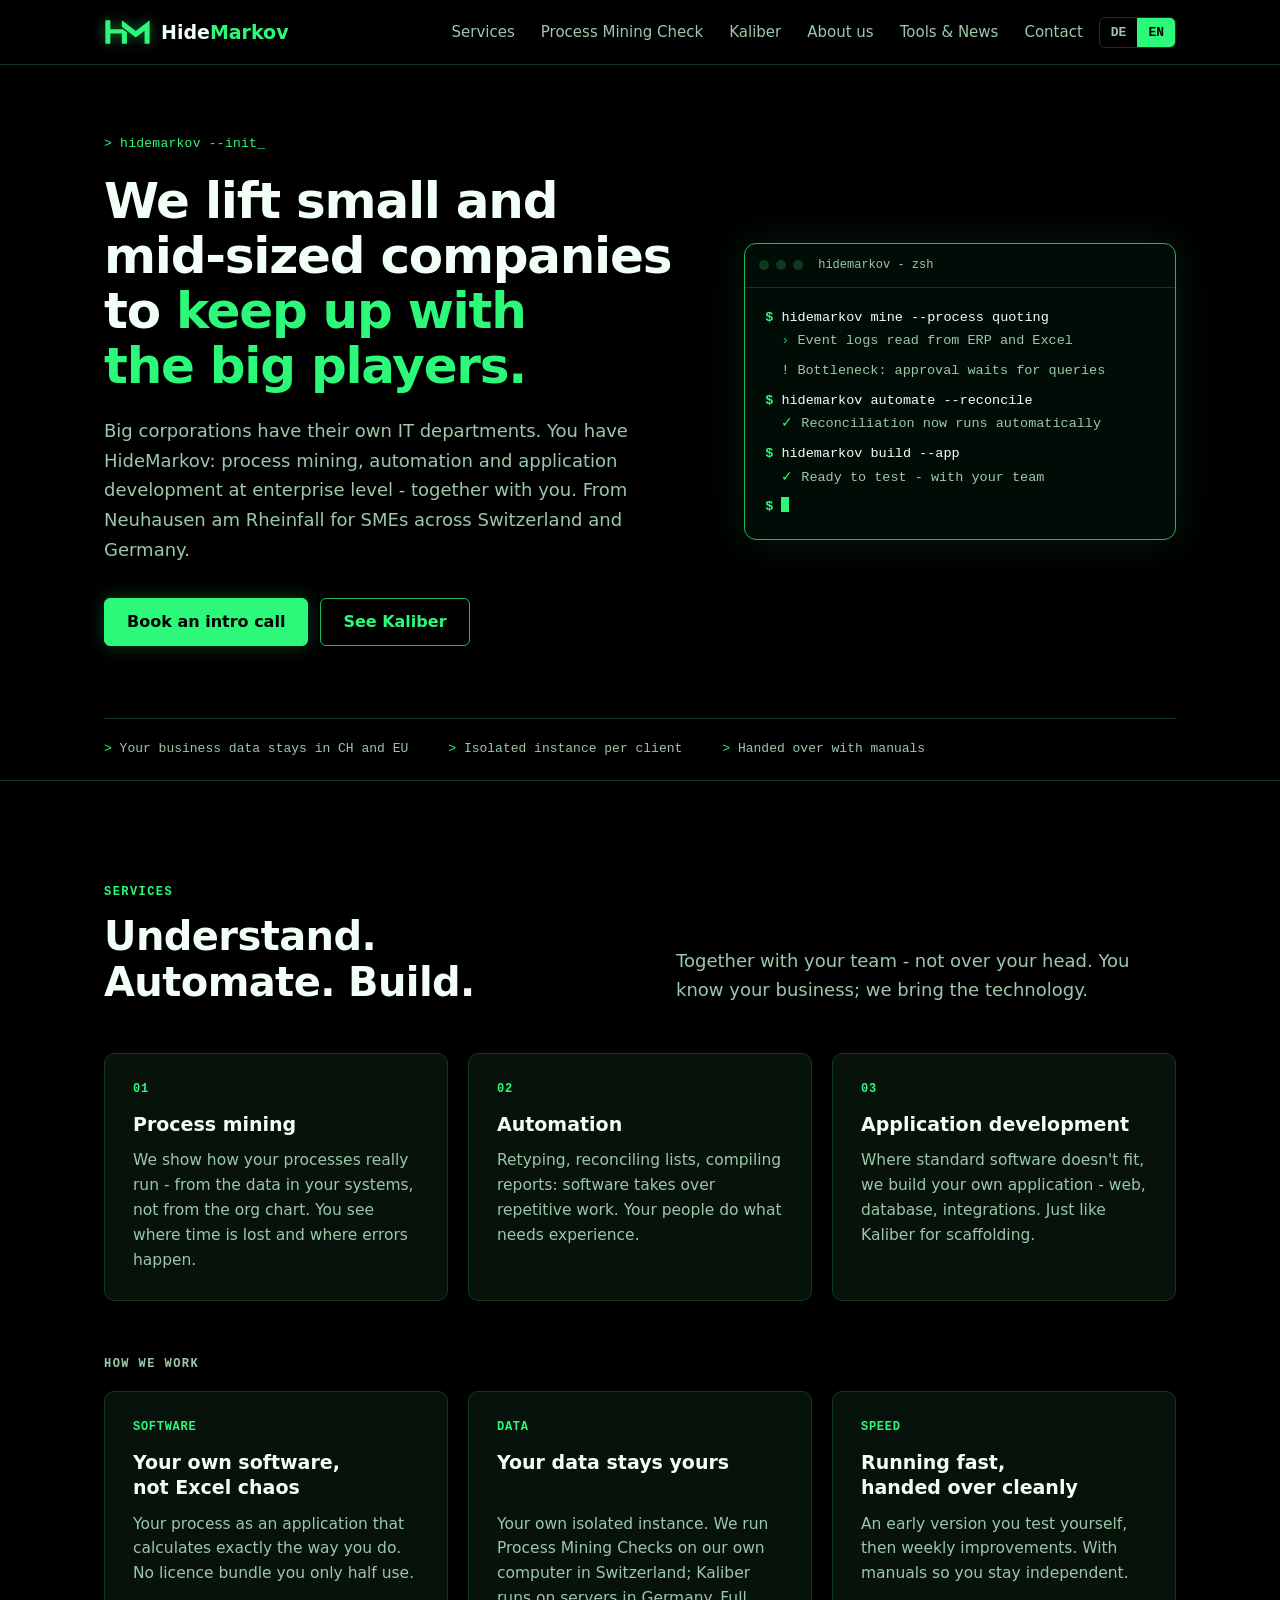
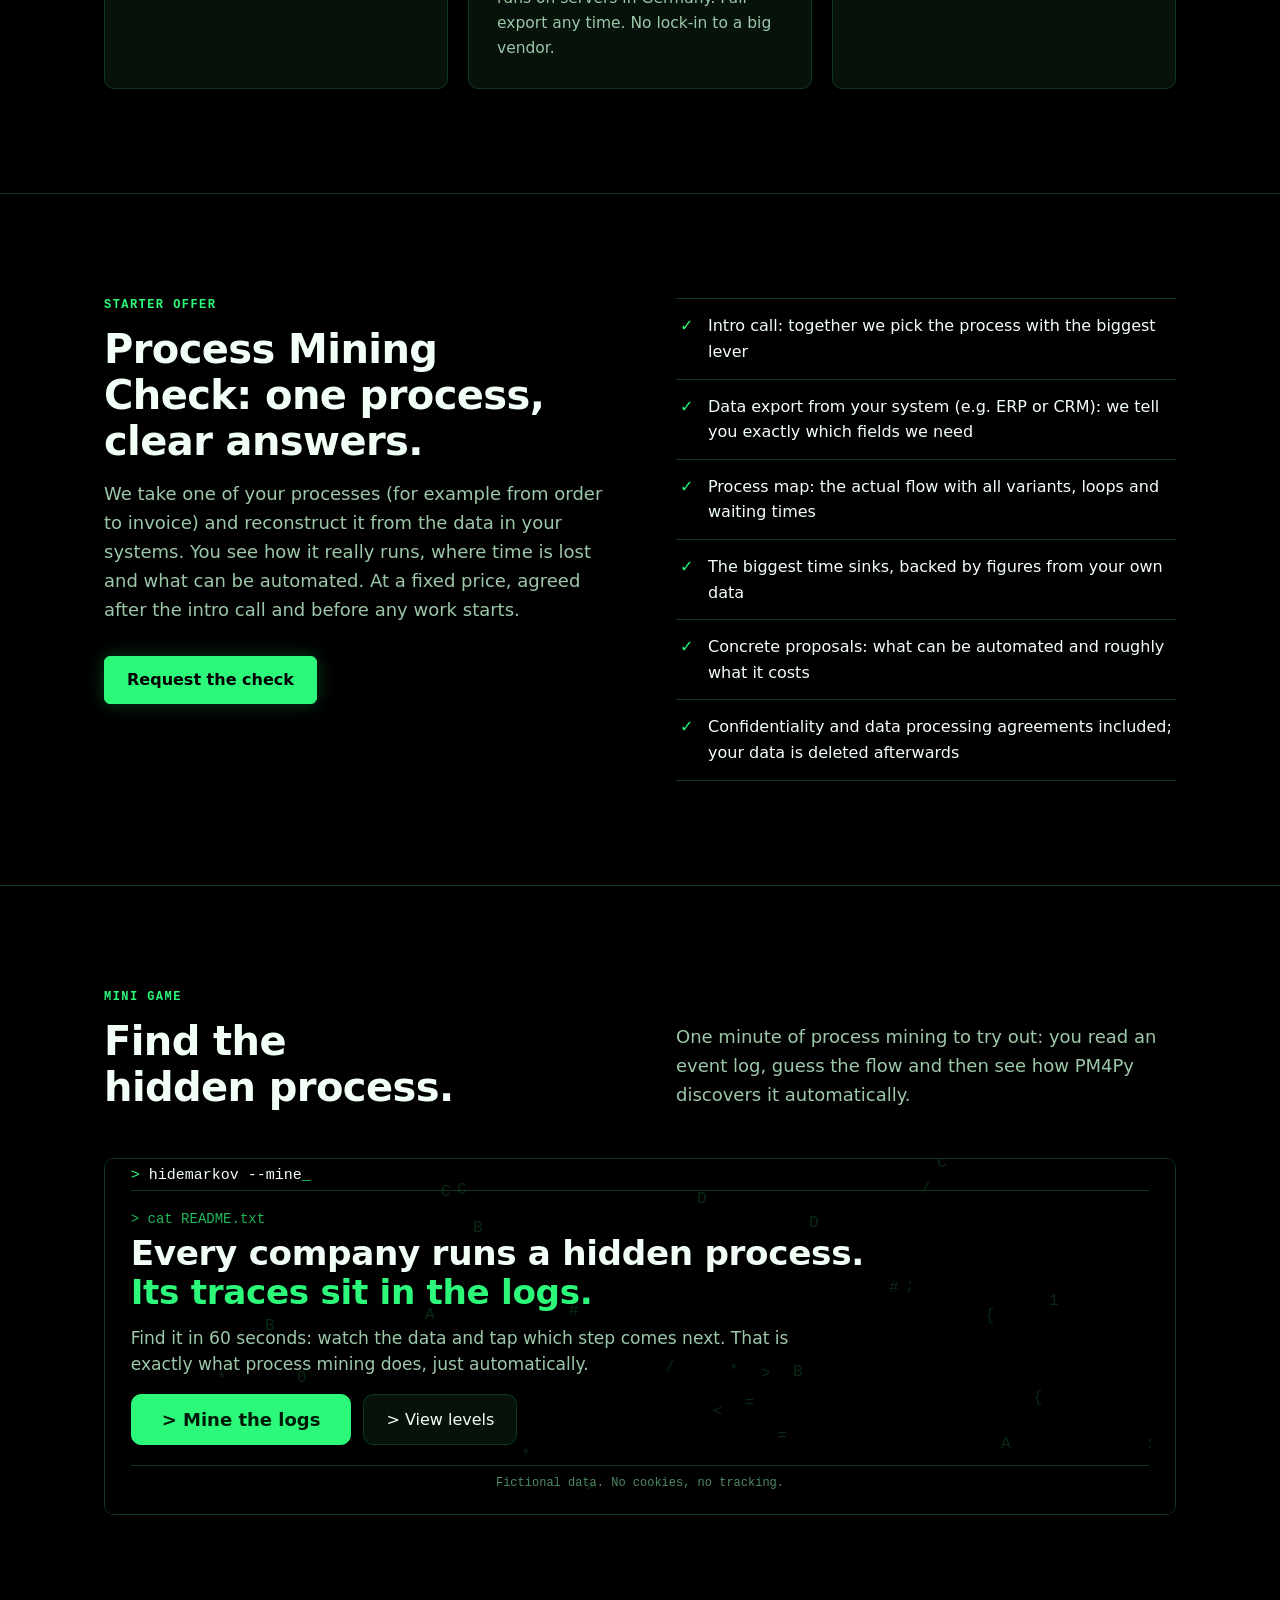
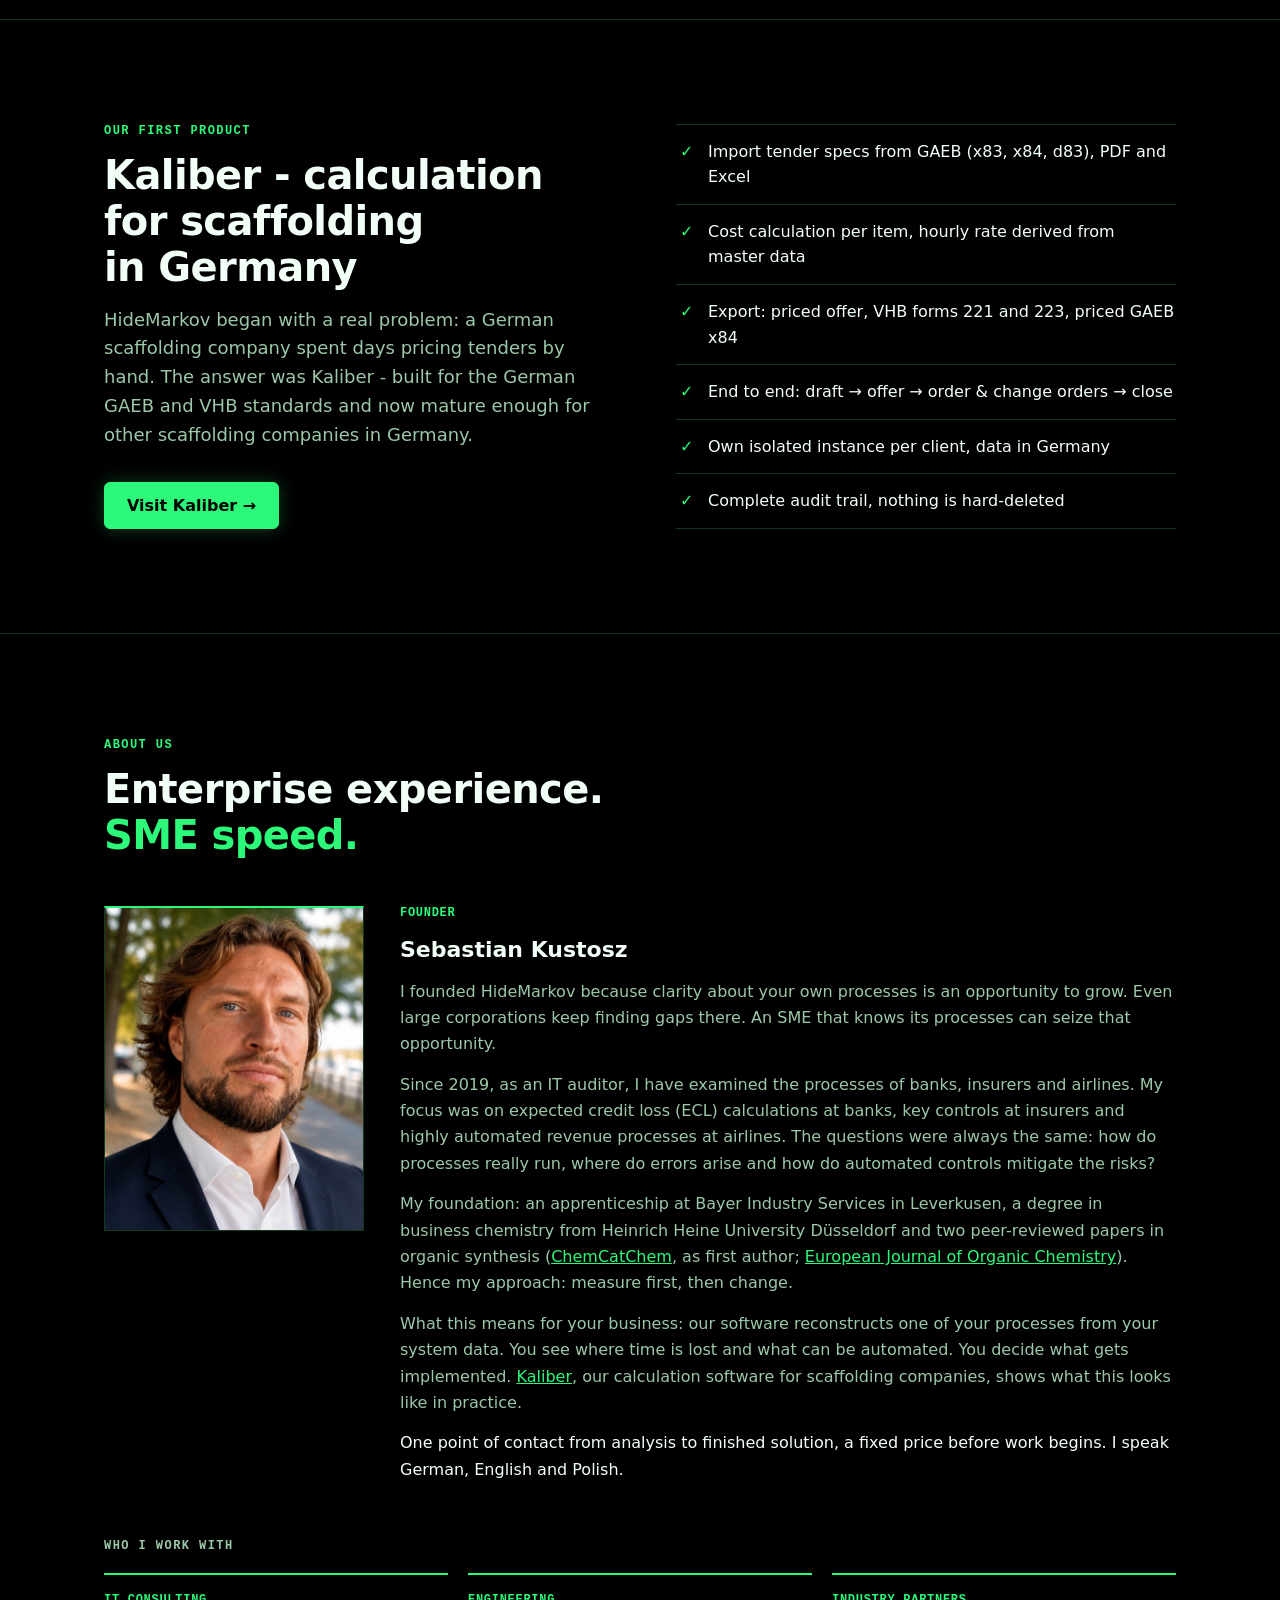
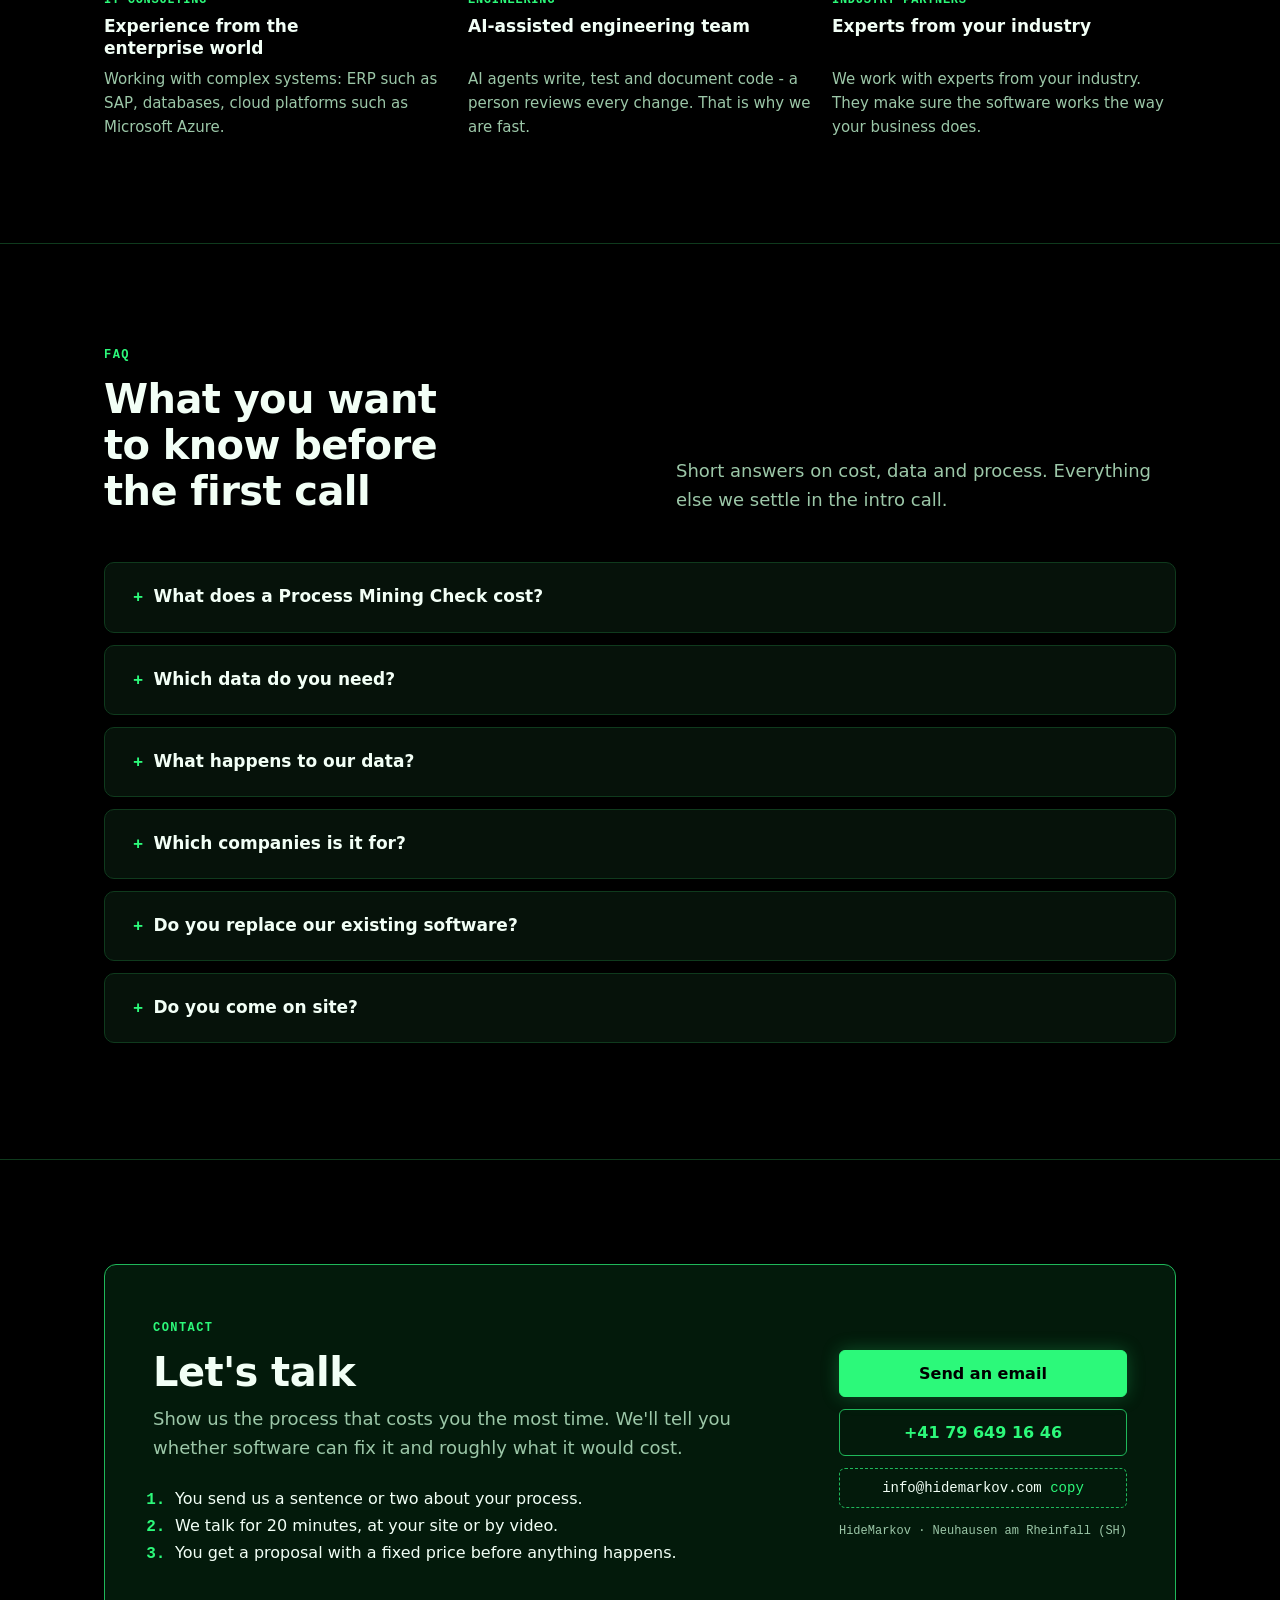
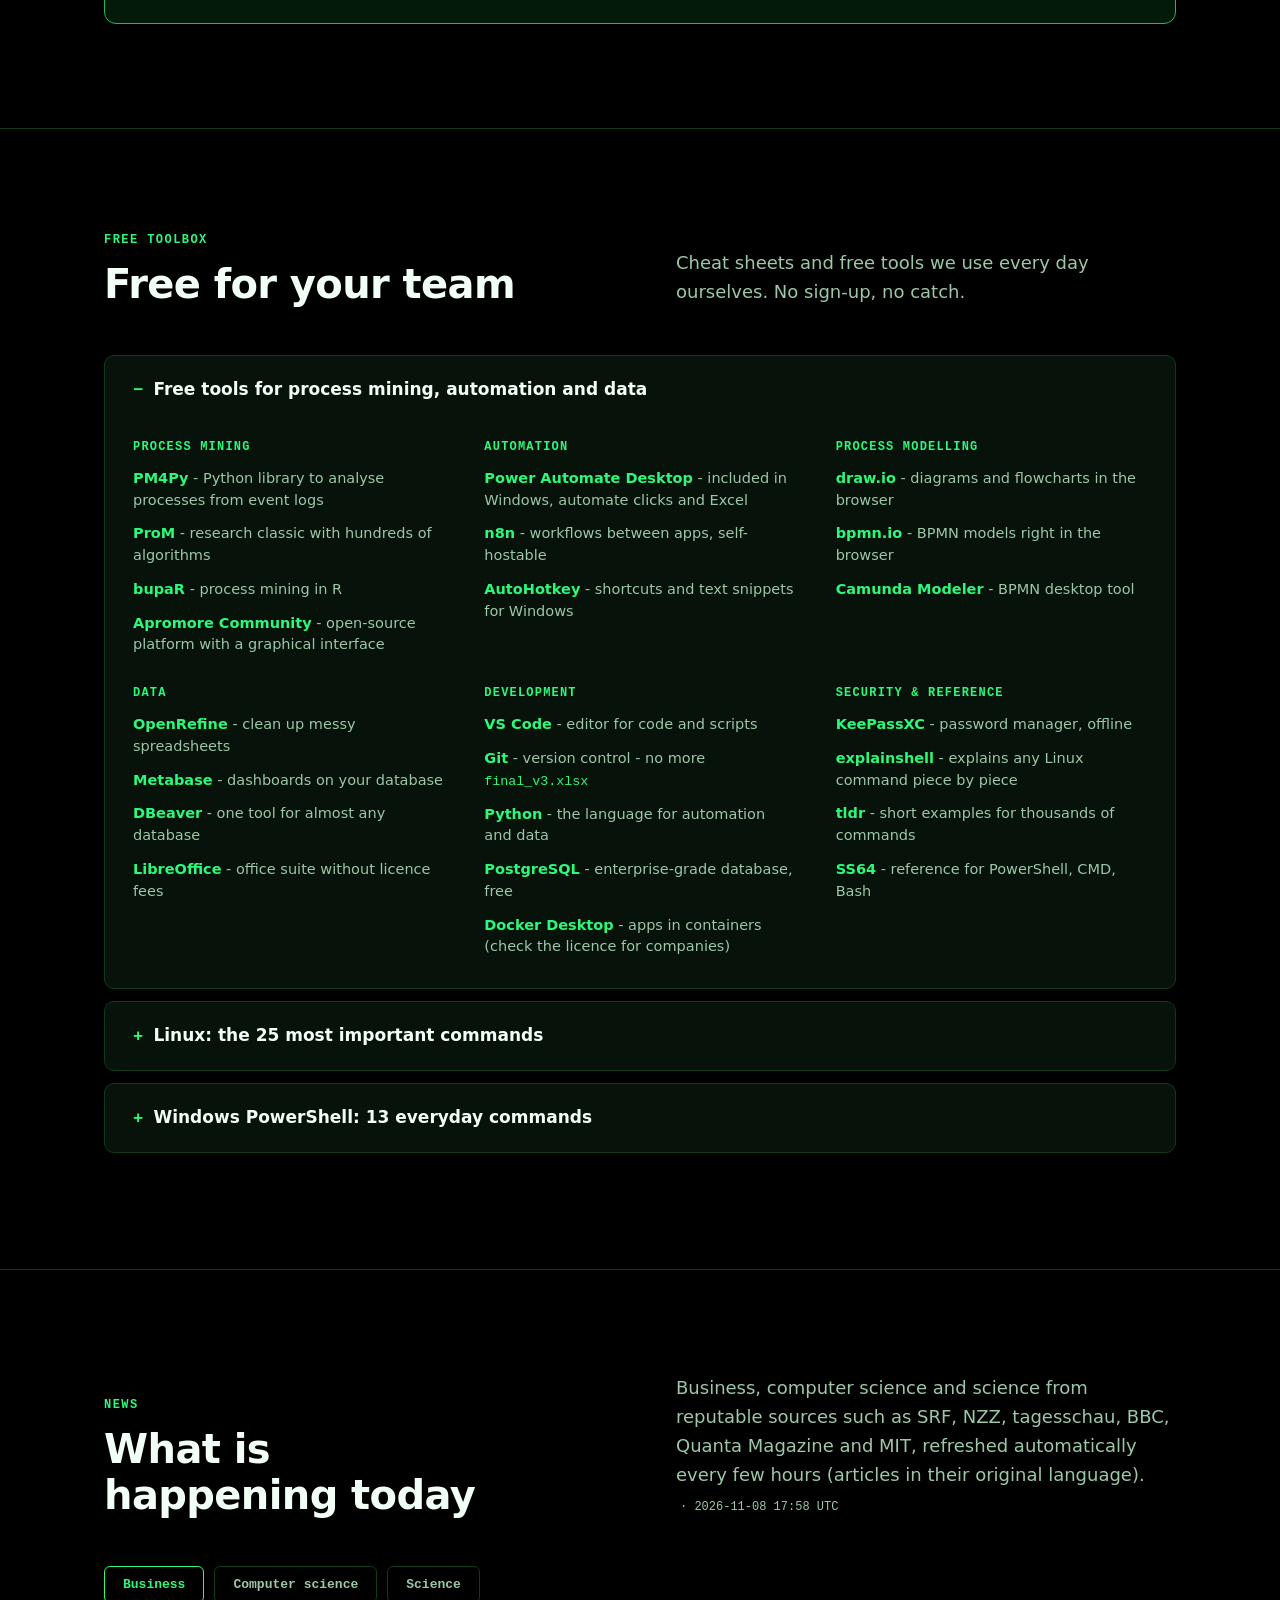
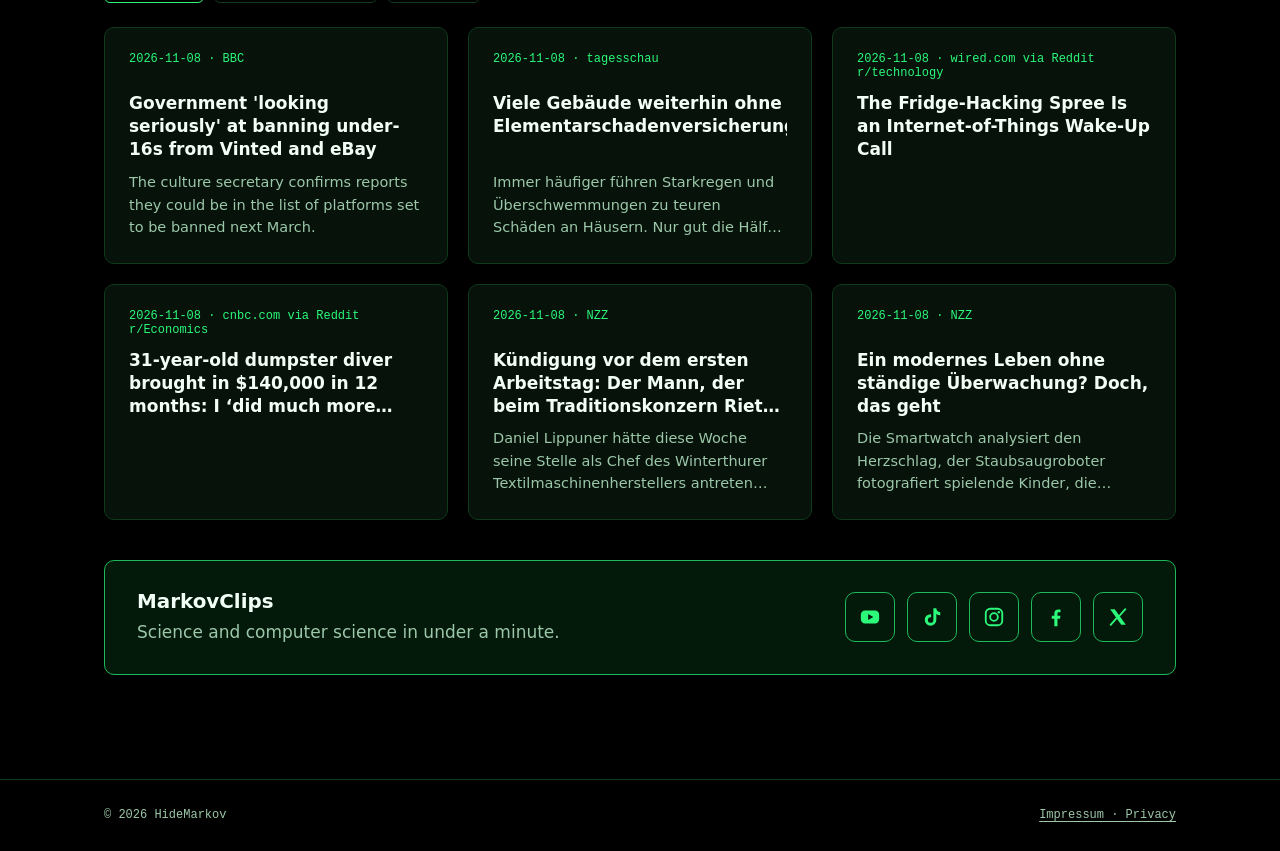
==== commit e7a05f45: "English text: grammar and comma corrections (EU English Style Guide)" ====
--- a/en/index.html
+++ b/en/index.html
@@ -316,13 +316,13 @@
         </div>
         <p class="lead">
         
-        Together with your team - not over your head. You know your business, we bring the technology.
+        Together with your team - not over your head. You know your business; we bring the technology.
       </p>
       </div>
       <div class="grid">
         <div class="card">
           <div class="tag">01</div>
-          <h3>Process Mining</h3>
+          <h3>Process mining</h3>
           <p>We show how your processes really run - from the data in your systems, not from the org chart. You see where time is lost and where errors happen.</p>
         </div>
         <div class="card">
@@ -352,7 +352,7 @@
         <h2>Process Mining Check: one process, clear answers.</h2>
         <p class="lead">
           
-          We take one of your processes, for example from order to invoice, and reconstruct it from the data in your systems. You see how it really runs, where time is lost and what can be automated. At a fixed price, agreed after the intro call and before any work starts.
+          We take one of your processes (for example from order to invoice) and reconstruct it from the data in your systems. You see how it really runs, where time is lost and what can be automated. At a fixed price, agreed after the intro call and before any work starts.
         </p>
         <a class="btn" href="mailto:info@hidemarkov.com?subject=Process-Mining-Check">Request the check</a>
       </div>
@@ -362,7 +362,7 @@
         <li>Process map: the actual flow with all variants, loops and waiting times</li>
         <li>The biggest time sinks, backed by figures from your own data</li>
         <li>Concrete proposals: what can be automated and roughly what it costs</li>
-        <li>Confidentiality and data processing agreement included, your data is deleted afterwards</li>
+        <li>Confidentiality and data processing agreements included; your data is deleted afterwards</li>
       </ul>
     </div>
   </section>
@@ -376,7 +376,7 @@
         </div>
         <p class="lead">
         
-        One minute of process mining to try out: you read an event log, guess the flow, and at the end you see how PM4Py discovers it automatically.
+        One minute of process mining to try out: you read an event log, guess the flow and then see how PM4Py discovers it automatically.
       </p>
       </div>
       <div class="game-frame">
@@ -422,10 +422,10 @@
           <div class="tag">FOUNDER</div>
           <h3>Sebastian Kustosz</h3>
           <p>I founded HideMarkov because clarity about your own processes is an opportunity to grow. Even large corporations keep finding gaps there. An SME that knows its processes can seize that opportunity.</p>
-          <p>Since 2019, as an IT auditor, I have examined the processes of banks, insurers and airlines, with a focus on expected credit loss (ECL) calculations at banks, key controls at insurers and highly automated revenue processes at airlines. The questions were always the same: how do processes really run, where do errors arise, and how do automated controls mitigate the risks?</p>
+          <p>Since 2019, as an IT auditor, I have examined the processes of banks, insurers and airlines. My focus was on expected credit loss (ECL) calculations at banks, key controls at insurers and highly automated revenue processes at airlines. The questions were always the same: how do processes really run, where do errors arise and how do automated controls mitigate the risks?</p>
           <p>My foundation: an apprenticeship at Bayer Industry Services in Leverkusen, a degree in business chemistry from Heinrich Heine University Düsseldorf and two peer-reviewed papers in organic synthesis (<a href="https://doi.org/10.1002/cctc.202001607" target="_blank" rel="noopener">ChemCatChem</a>, as first author; <a href="https://doi.org/10.1002/ejoc.201900783" target="_blank" rel="noopener">European Journal of Organic Chemistry</a>). Hence my approach: measure first, then change.</p>
-          <p>What this means for your business: our software reconstructs one of your processes from your system data. You see where time is lost and what can be automated, and you decide what gets implemented. <a href="#kaliber">Kaliber</a>, our calculation software for scaffolding companies, shows what this looks like in practice.</p>
-          <p>One point of contact from analysis to finished solution, and a fixed price before work begins. I speak German, English and Polish.</p>
+          <p>What this means for your business: our software reconstructs one of your processes from your system data. You see where time is lost and what can be automated. You decide what gets implemented. <a href="#kaliber">Kaliber</a>, our calculation software for scaffolding companies, shows what this looks like in practice.</p>
+          <p>One point of contact from analysis to finished solution, a fixed price before work begins. I speak German, English and Polish.</p>
         </div>
       </div>
       <div class="sub">Who I work with</div>
@@ -497,7 +497,7 @@
       </details>
       <details class="acc">
         <summary>Windows PowerShell: 13 everyday commands</summary>
-        <div><div class="tbl"><table><tr><td><code>Get-ChildItem</code></td><td>List files (like <code>ls</code>)</td></tr><tr><td><code>Get-Process | Sort CPU -Desc | Select -First 10</code></td><td>The 10 processes using most CPU</td></tr><tr><td><code>Stop-Process -Name programm</code></td><td>Stops a program</td></tr><tr><td><code>Get-Service | Where Status -eq Running</code></td><td>All running services</td></tr><tr><td><code>Get-Volume</code></td><td>Free space per drive</td></tr><tr><td><code>Test-NetConnection seite.ch -Port 443</code></td><td>Is a server/port reachable?</td></tr><tr><td><code>Get-NetIPAddress</code></td><td>Your own IP addresses</td></tr><tr><td><code>Resolve-DnsName seite.ch</code></td><td>Check a domain's DNS record</td></tr><tr><td><code>Get-FileHash datei.zip</code></td><td>Checksum - is the file unchanged?</td></tr><tr><td><code>Compress-Archive ordner backup.zip</code></td><td>Back up a folder as ZIP</td></tr><tr><td><code>Import-Csv daten.csv | Export-Excel</code></td><td>Read a CSV and save it as Excel (ImportExcel module)</td></tr><tr><td><code>winget upgrade --all</code></td><td>Update all installed programs</td></tr><tr><td><code>Get-Help befehl -Examples</code></td><td>Examples for any command</td></tr></table></div></div>
+        <div><div class="tbl"><table><tr><td><code>Get-ChildItem</code></td><td>List files (like <code>ls</code>)</td></tr><tr><td><code>Get-Process | Sort CPU -Desc | Select -First 10</code></td><td>The 10 processes with the highest CPU load</td></tr><tr><td><code>Stop-Process -Name programm</code></td><td>Stops a program</td></tr><tr><td><code>Get-Service | Where Status -eq Running</code></td><td>All running services</td></tr><tr><td><code>Get-Volume</code></td><td>Free space per drive</td></tr><tr><td><code>Test-NetConnection seite.ch -Port 443</code></td><td>Is a server/port reachable?</td></tr><tr><td><code>Get-NetIPAddress</code></td><td>Your own IP addresses</td></tr><tr><td><code>Resolve-DnsName seite.ch</code></td><td>Check a domain's DNS record</td></tr><tr><td><code>Get-FileHash datei.zip</code></td><td>Checksum - is the file unchanged?</td></tr><tr><td><code>Compress-Archive ordner backup.zip</code></td><td>Back up a folder as ZIP</td></tr><tr><td><code>Import-Csv daten.csv | Export-Excel</code></td><td>Read a CSV and save it as Excel (ImportExcel module)</td></tr><tr><td><code>winget upgrade --all</code></td><td>Update all installed programs</td></tr><tr><td><code>Get-Help befehl -Examples</code></td><td>Examples for any command</td></tr></table></div></div>
       </details>
     </div>
   </section>
@@ -547,7 +547,7 @@
       Charlottenweg 3a<br>
       8212 Neuhausen am Rheinfall<br>
       Switzerland<br>
-      E-Mail: <a href="mailto:info@hidemarkov.com">info@hidemarkov.com</a><br>
+      Email: <a href="mailto:info@hidemarkov.com">info@hidemarkov.com</a><br>
       Phone: <a href="tel:+41796491646">+41 79 649 16 46</a>
     </p>
     <h2 id="datenschutz">Privacy</h2>
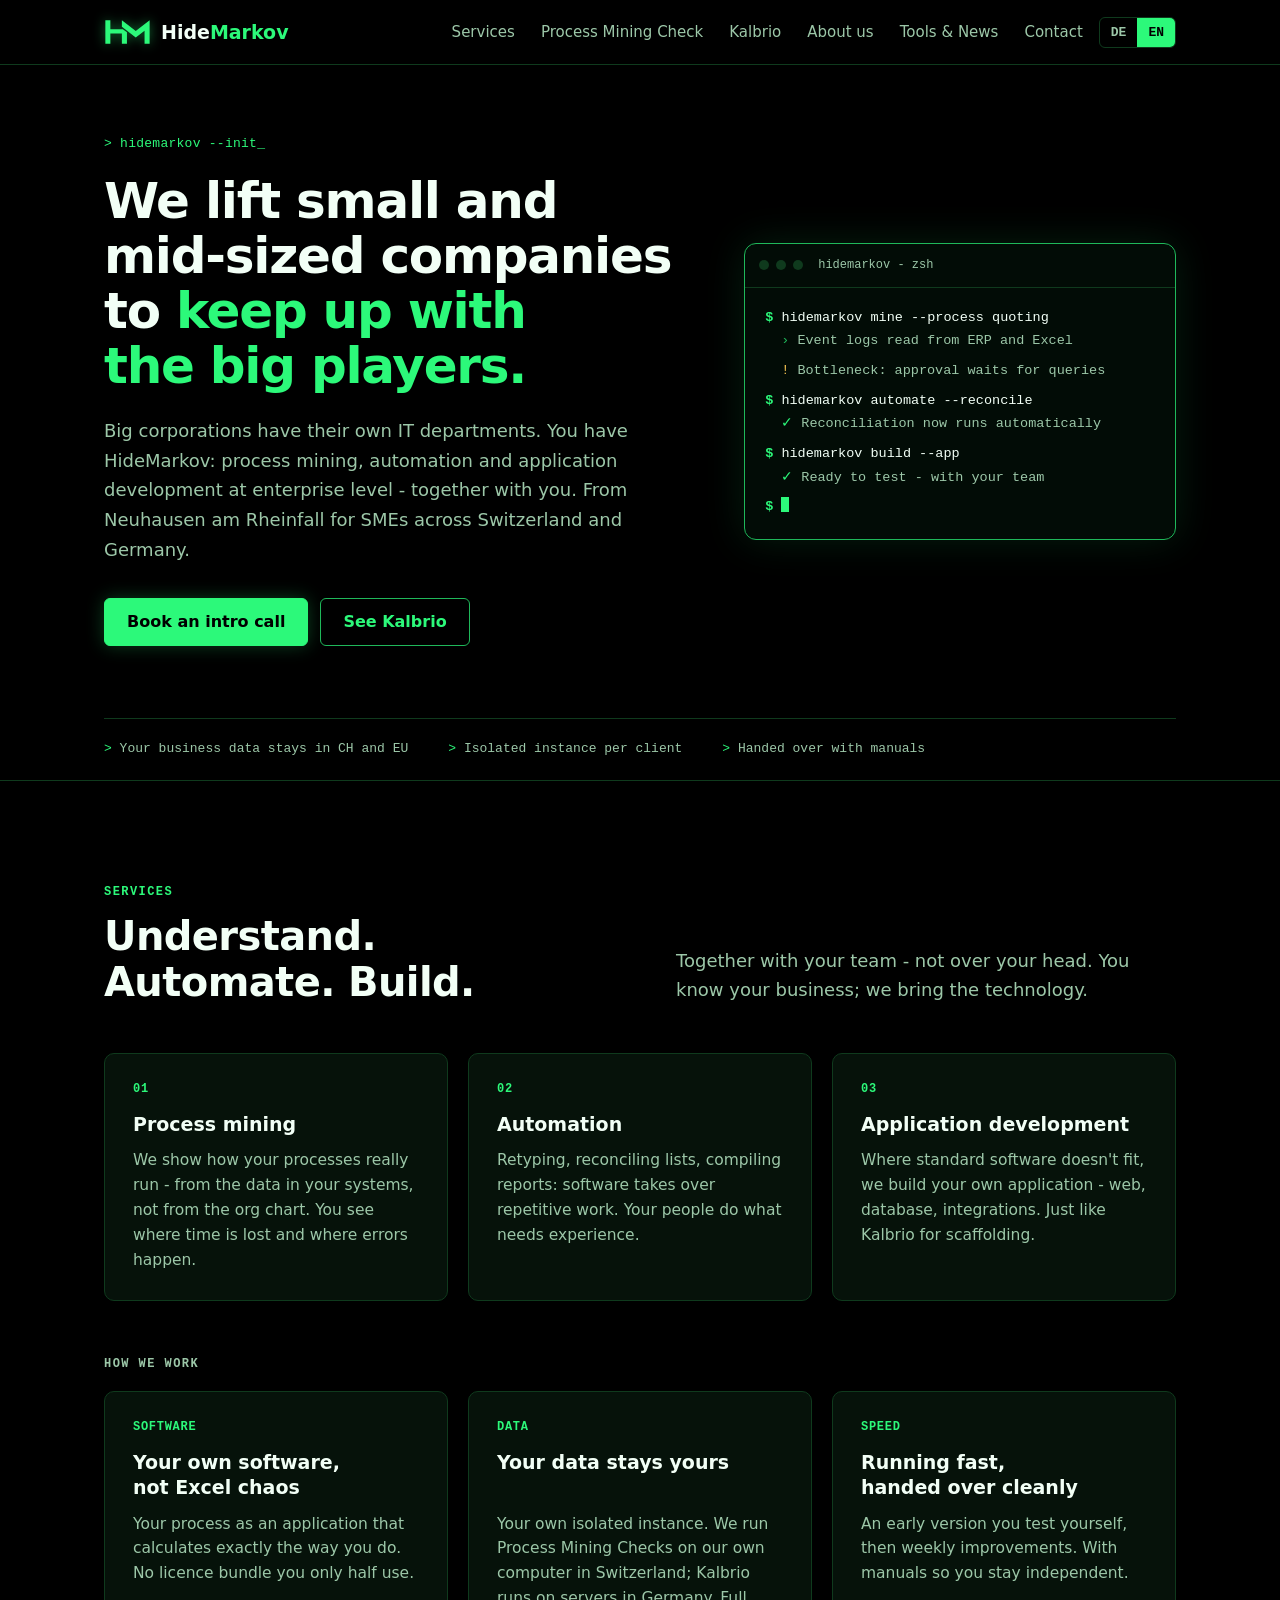
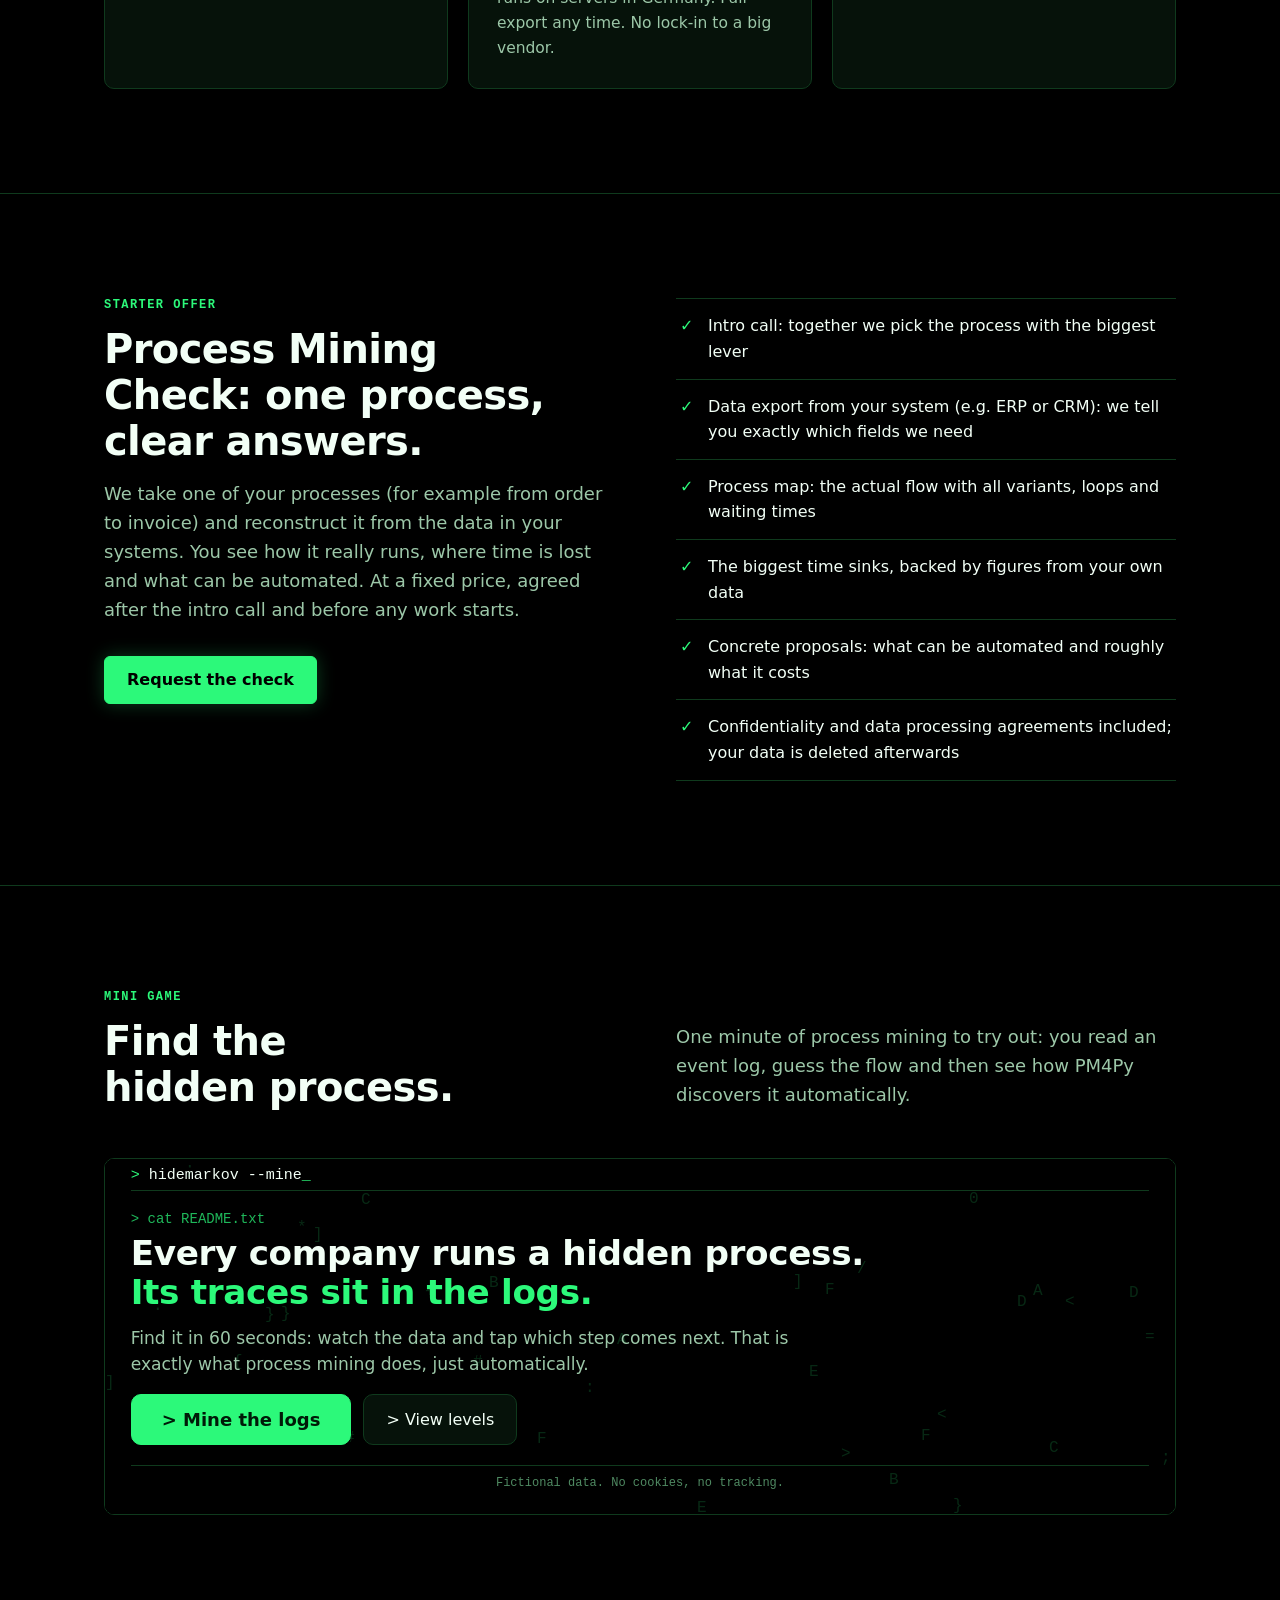
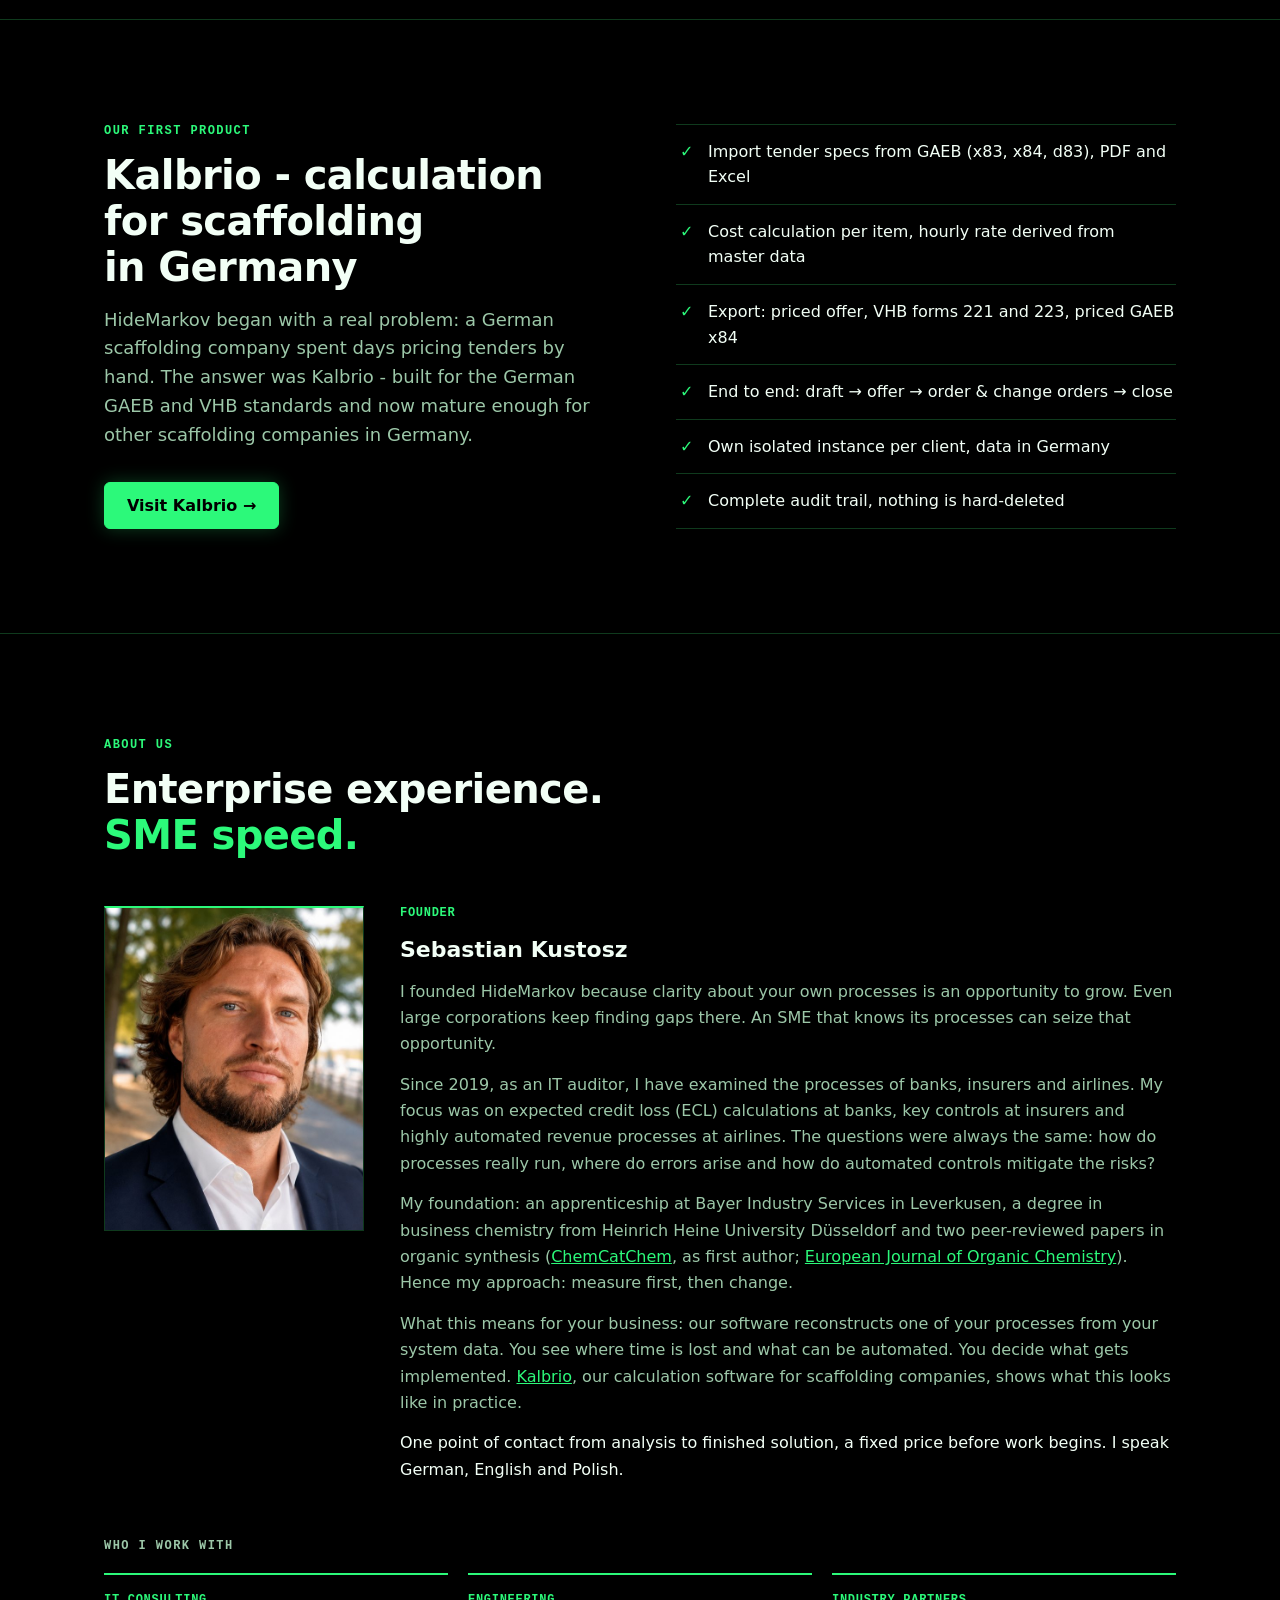
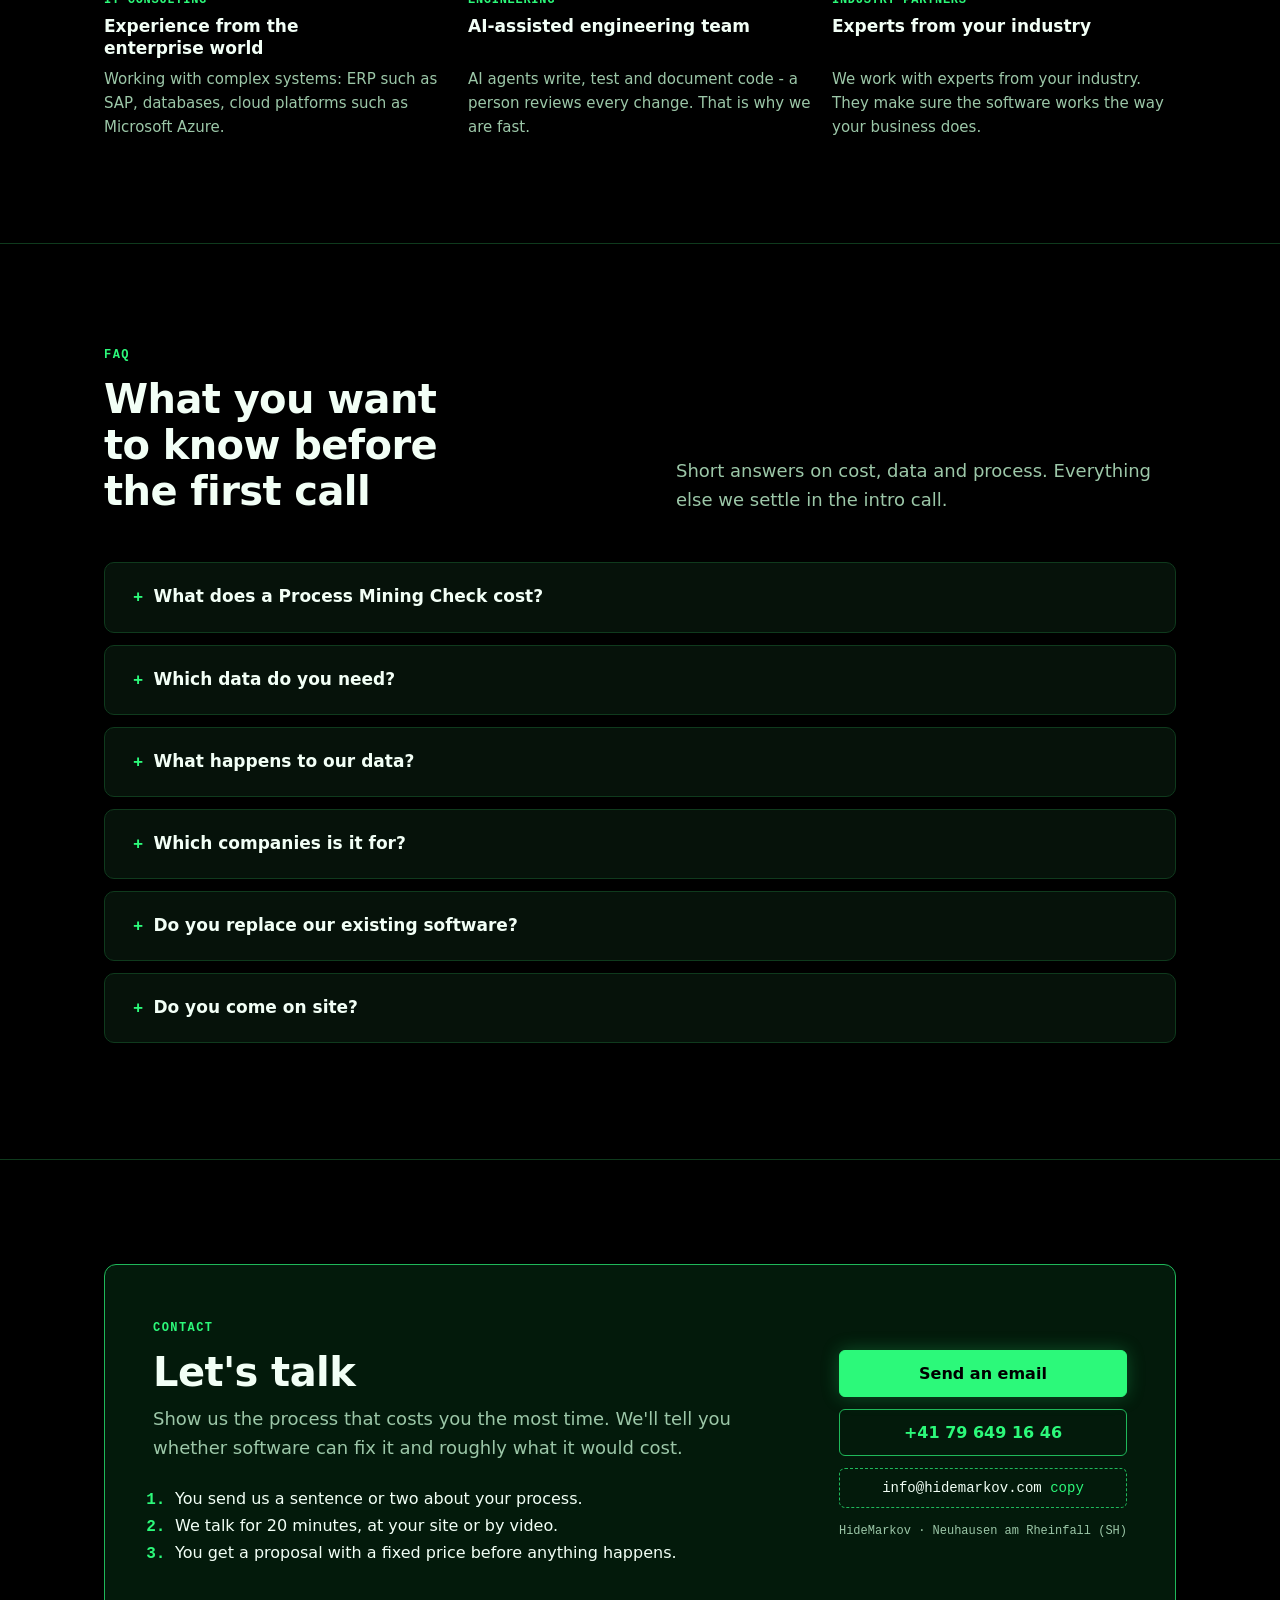
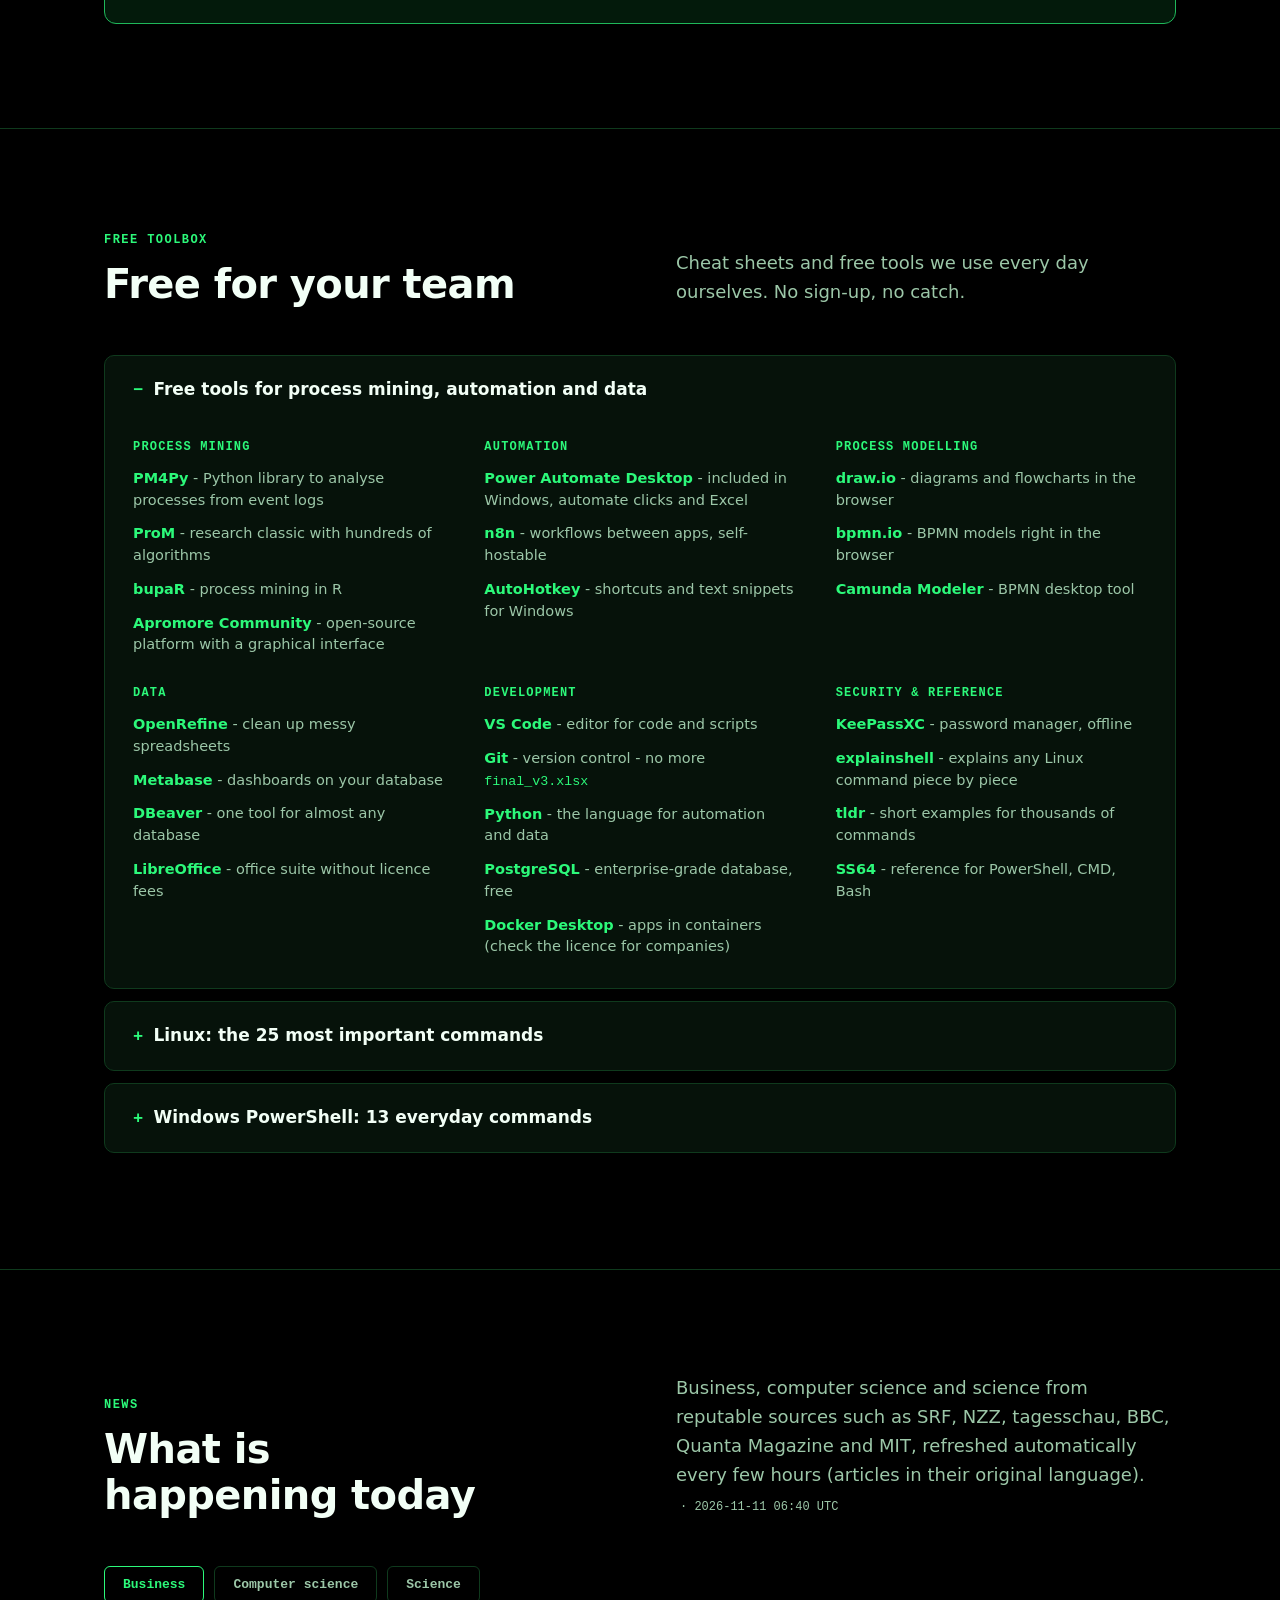
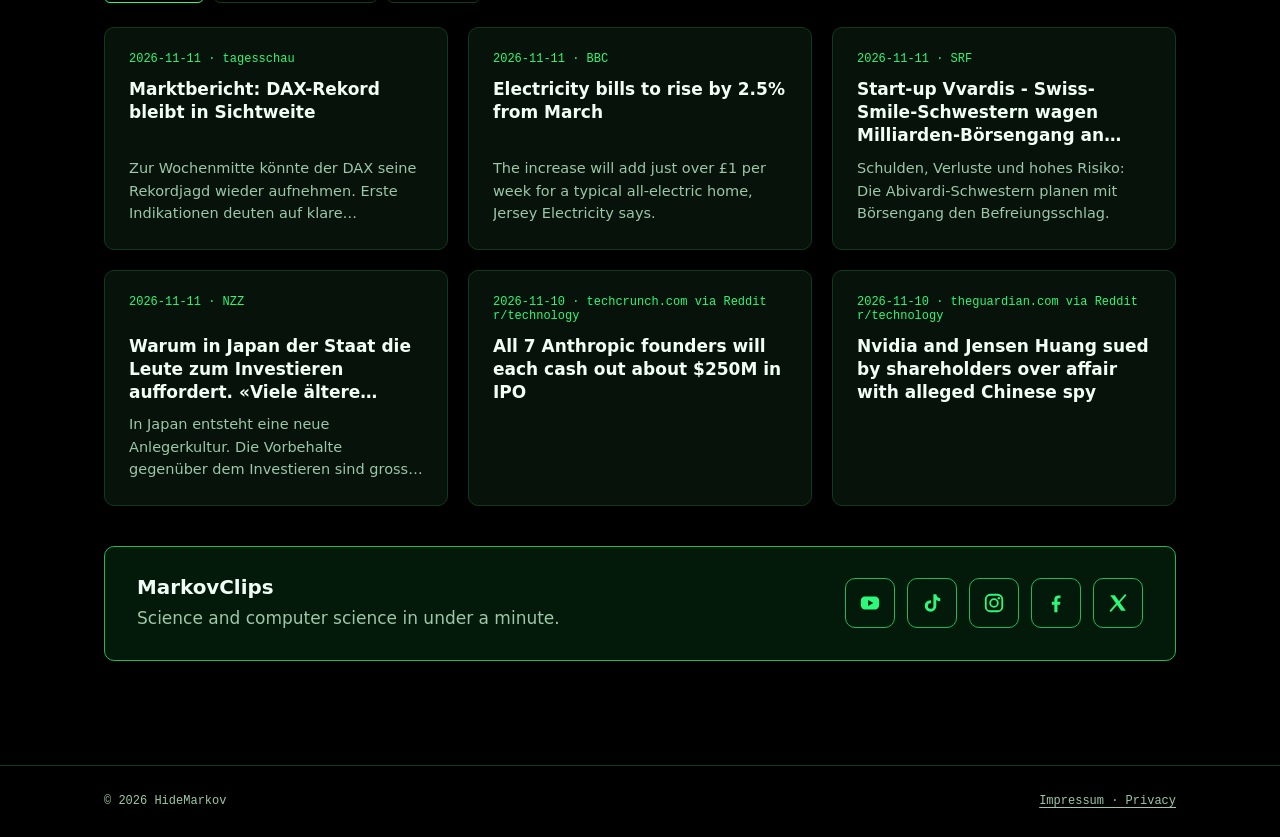
==== commit 799aeff7: "Rename Kaliber to Kalbrio (EN page)" ====
--- a/en/index.html
+++ b/en/index.html
@@ -253,7 +253,7 @@
       <div class="navlinks" id="navlinks">
         <a href="#leistungen">Services</a>
         <a href="#einstieg">Process Mining Check</a>
-        <a href="#kaliber">Kaliber</a>
+        <a href="#kalbrio">Kalbrio</a>
         <a href="#ueber-uns">About us</a>
         <a href="#werkzeuge">Tools &amp; News</a>
         <a href="#kontakt">Contact</a>
@@ -283,7 +283,7 @@
       </p>
       <div class="actions">
         <a class="btn" href="#kontakt">Book an intro call</a>
-        <a class="btn ghost" href="#kaliber">See Kaliber</a>
+        <a class="btn ghost" href="#kalbrio">See Kalbrio</a>
       </div>
       </div>
       <div class="term" aria-hidden="true">
@@ -333,13 +333,13 @@
         <div class="card">
           <div class="tag">03</div>
           <h3>Application development</h3>
-          <p>Where standard software doesn't fit, we build your own application - web, database, integrations. Just like Kaliber for scaffolding.</p>
+          <p>Where standard software doesn't fit, we build your own application - web, database, integrations. Just like Kalbrio for scaffolding.</p>
         </div>
       </div>
       <div class="sub">How we work</div>
       <div class="grid">
         <div class="card"><div class="tag">SOFTWARE</div><h3>Your own software, not Excel chaos</h3><p>Your process as an application that calculates exactly the way you do. No licence bundle you only half use.</p></div>
-        <div class="card"><div class="tag">DATA</div><h3>Your data stays yours</h3><p>Your own isolated instance. We run Process Mining Checks on our own computer in Switzerland; Kaliber runs on servers in Germany. Full export any time. No lock-in to a big vendor.</p></div>
+        <div class="card"><div class="tag">DATA</div><h3>Your data stays yours</h3><p>Your own isolated instance. We run Process Mining Checks on our own computer in Switzerland; Kalbrio runs on servers in Germany. Full export any time. No lock-in to a big vendor.</p></div>
         <div class="card"><div class="tag">SPEED</div><h3>Running fast, handed over cleanly</h3><p>An early version you test yourself, then weekly improvements. With manuals so you stay independent.</p></div>
       </div>
     </div>
@@ -386,16 +386,16 @@
     </div>
   </section>
 
-  <section id="kaliber">
+  <section id="kalbrio">
     <div class="wrap feature">
       <div>
         <div class="kicker">Our first product</div>
-        <h2>Kaliber - calculation for scaffolding in Germany</h2>
+        <h2>Kalbrio - calculation for scaffolding in Germany</h2>
         <p class="lead">
           
-          HideMarkov began with a real problem: a German scaffolding company spent days pricing tenders by hand. The answer was Kaliber - built for the German GAEB and VHB standards and now mature enough for other scaffolding companies in Germany.
+          HideMarkov began with a real problem: a German scaffolding company spent days pricing tenders by hand. The answer was Kalbrio - built for the German GAEB and VHB standards and now mature enough for other scaffolding companies in Germany.
         </p>
-        <a class="btn" href="https://scheibler-beratung.de/kaliber" target="_blank" rel="noopener">Visit Kaliber →</a>
+        <a class="btn" href="https://scheibler-beratung.de/kaliber" target="_blank" rel="noopener">Visit Kalbrio →</a>
       </div>
       <ul class="check">
         <li>Import tender specs from GAEB (x83, x84, d83), PDF and Excel</li>
@@ -424,7 +424,7 @@
           <p>I founded HideMarkov because clarity about your own processes is an opportunity to grow. Even large corporations keep finding gaps there. An SME that knows its processes can seize that opportunity.</p>
           <p>Since 2019, as an IT auditor, I have examined the processes of banks, insurers and airlines. My focus was on expected credit loss (ECL) calculations at banks, key controls at insurers and highly automated revenue processes at airlines. The questions were always the same: how do processes really run, where do errors arise and how do automated controls mitigate the risks?</p>
           <p>My foundation: an apprenticeship at Bayer Industry Services in Leverkusen, a degree in business chemistry from Heinrich Heine University Düsseldorf and two peer-reviewed papers in organic synthesis (<a href="https://doi.org/10.1002/cctc.202001607" target="_blank" rel="noopener">ChemCatChem</a>, as first author; <a href="https://doi.org/10.1002/ejoc.201900783" target="_blank" rel="noopener">European Journal of Organic Chemistry</a>). Hence my approach: measure first, then change.</p>
-          <p>What this means for your business: our software reconstructs one of your processes from your system data. You see where time is lost and what can be automated. You decide what gets implemented. <a href="#kaliber">Kaliber</a>, our calculation software for scaffolding companies, shows what this looks like in practice.</p>
+          <p>What this means for your business: our software reconstructs one of your processes from your system data. You see where time is lost and what can be automated. You decide what gets implemented. <a href="#kalbrio">Kalbrio</a>, our calculation software for scaffolding companies, shows what this looks like in practice.</p>
           <p>One point of contact from analysis to finished solution, a fixed price before work begins. I speak German, English and Polish.</p>
         </div>
       </div>
@@ -553,7 +553,7 @@
     <h2 id="datenschutz">Privacy</h2>
     <p>
       
-      Your business data from projects (Process Mining Check, Kaliber) stays in Switzerland and Germany. This website is separate from that and receives no business data. For the website: it sets no cookies and loads no external fonts. The mini game saves your progress (unlocked levels and best scores) only locally in your browser (localStorage); it is never sent to us and you can delete it at any time in your browser settings. For anonymous visitor statistics we use Cloudflare Web Analytics (Cloudflare, Inc., USA; EU-US Data Privacy Framework). It sets no cookies, builds no user profiles and does not track visitors across websites; it only records aggregated data such as page visited, referring page, country, browser and device type. When you visit, the hosting provider processes technically necessary data (e.g. IP address, time, page requested) in server logs to deliver and secure the site. If you email us, we use your details only to handle your request. The controller is named in the imprint above; you can request access, correction or deletion there.
+      Your business data from projects (Process Mining Check, Kalbrio) stays in Switzerland and Germany. This website is separate from that and receives no business data. For the website: it sets no cookies and loads no external fonts. The mini game saves your progress (unlocked levels and best scores) only locally in your browser (localStorage); it is never sent to us and you can delete it at any time in your browser settings. For anonymous visitor statistics we use Cloudflare Web Analytics (Cloudflare, Inc., USA; EU-US Data Privacy Framework). It sets no cookies, builds no user profiles and does not track visitors across websites; it only records aggregated data such as page visited, referring page, country, browser and device type. When you visit, the hosting provider processes technically necessary data (e.g. IP address, time, page requested) in server logs to deliver and secure the site. If you email us, we use your details only to handle your request. The controller is named in the imprint above; you can request access, correction or deletion there.
       
       Hosting: GitHub Pages (GitHub, Inc., USA; EU-US Data Privacy Framework).
     </p>
